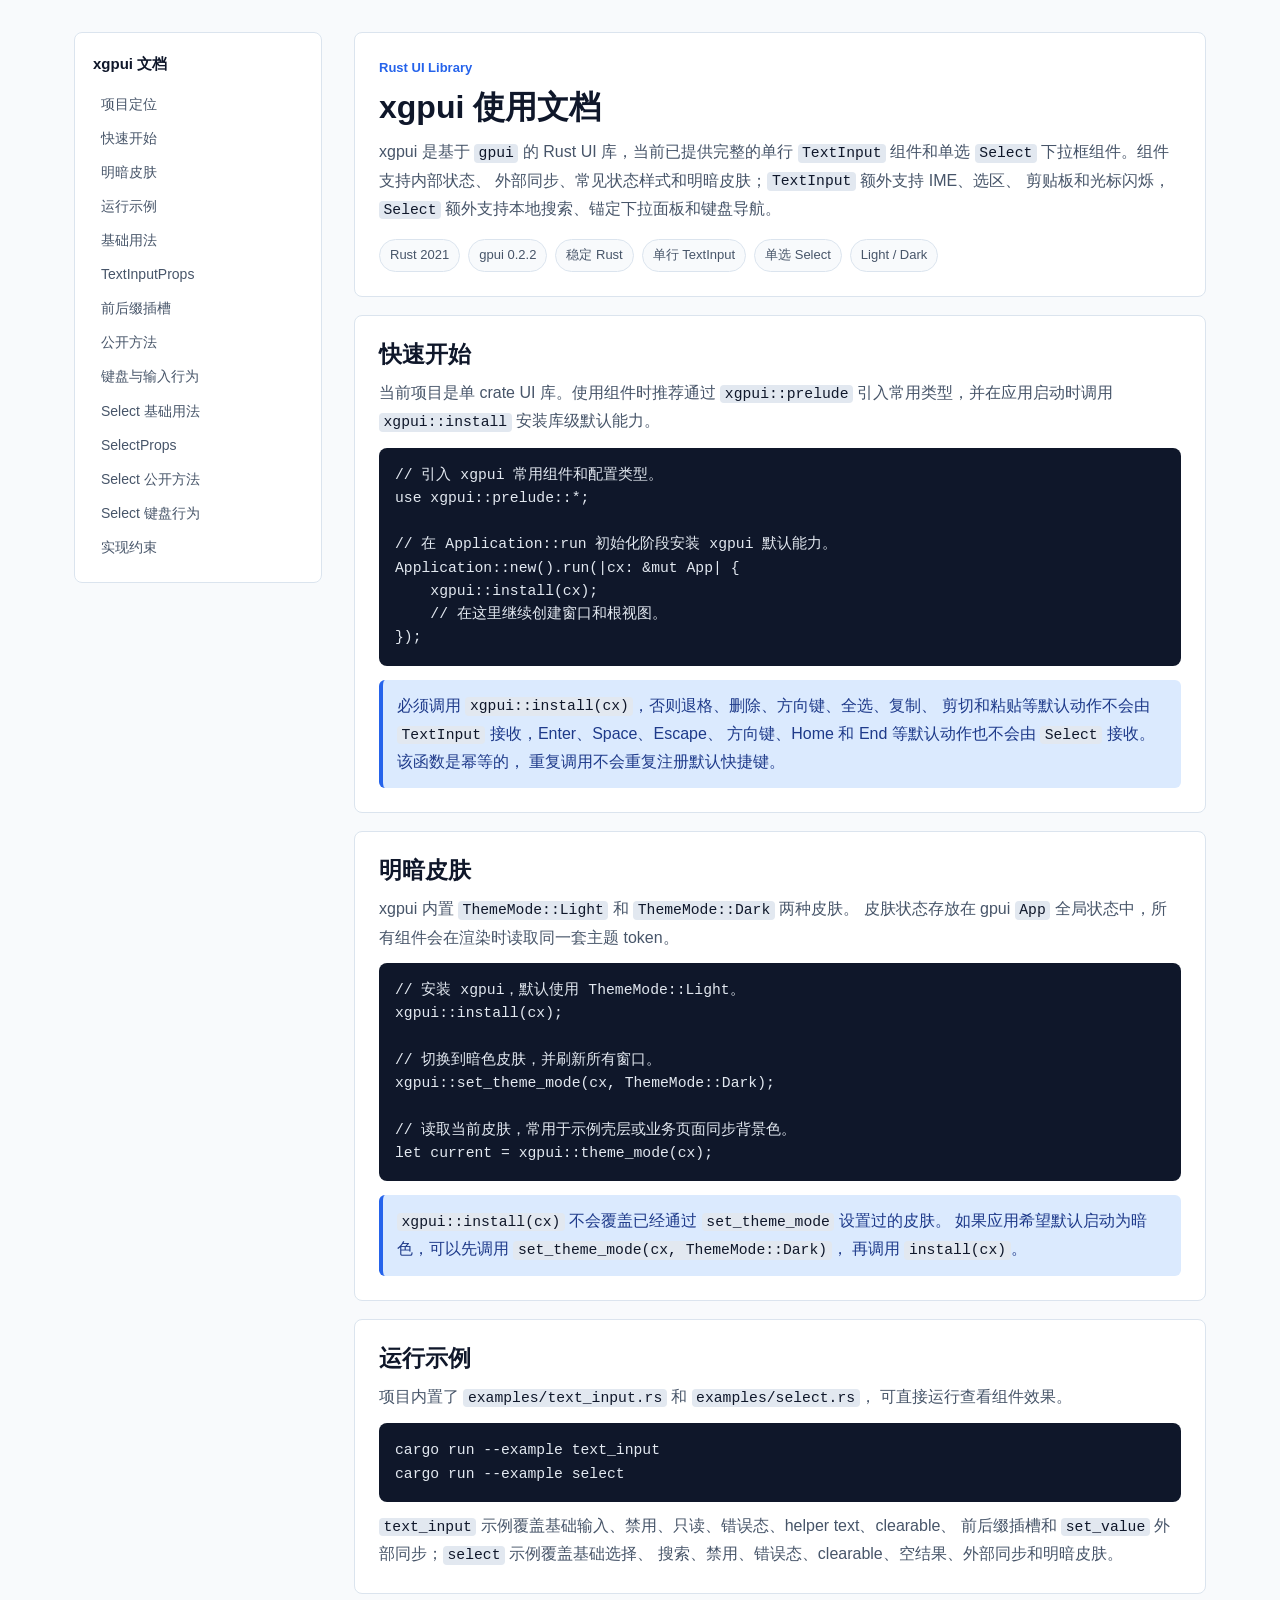
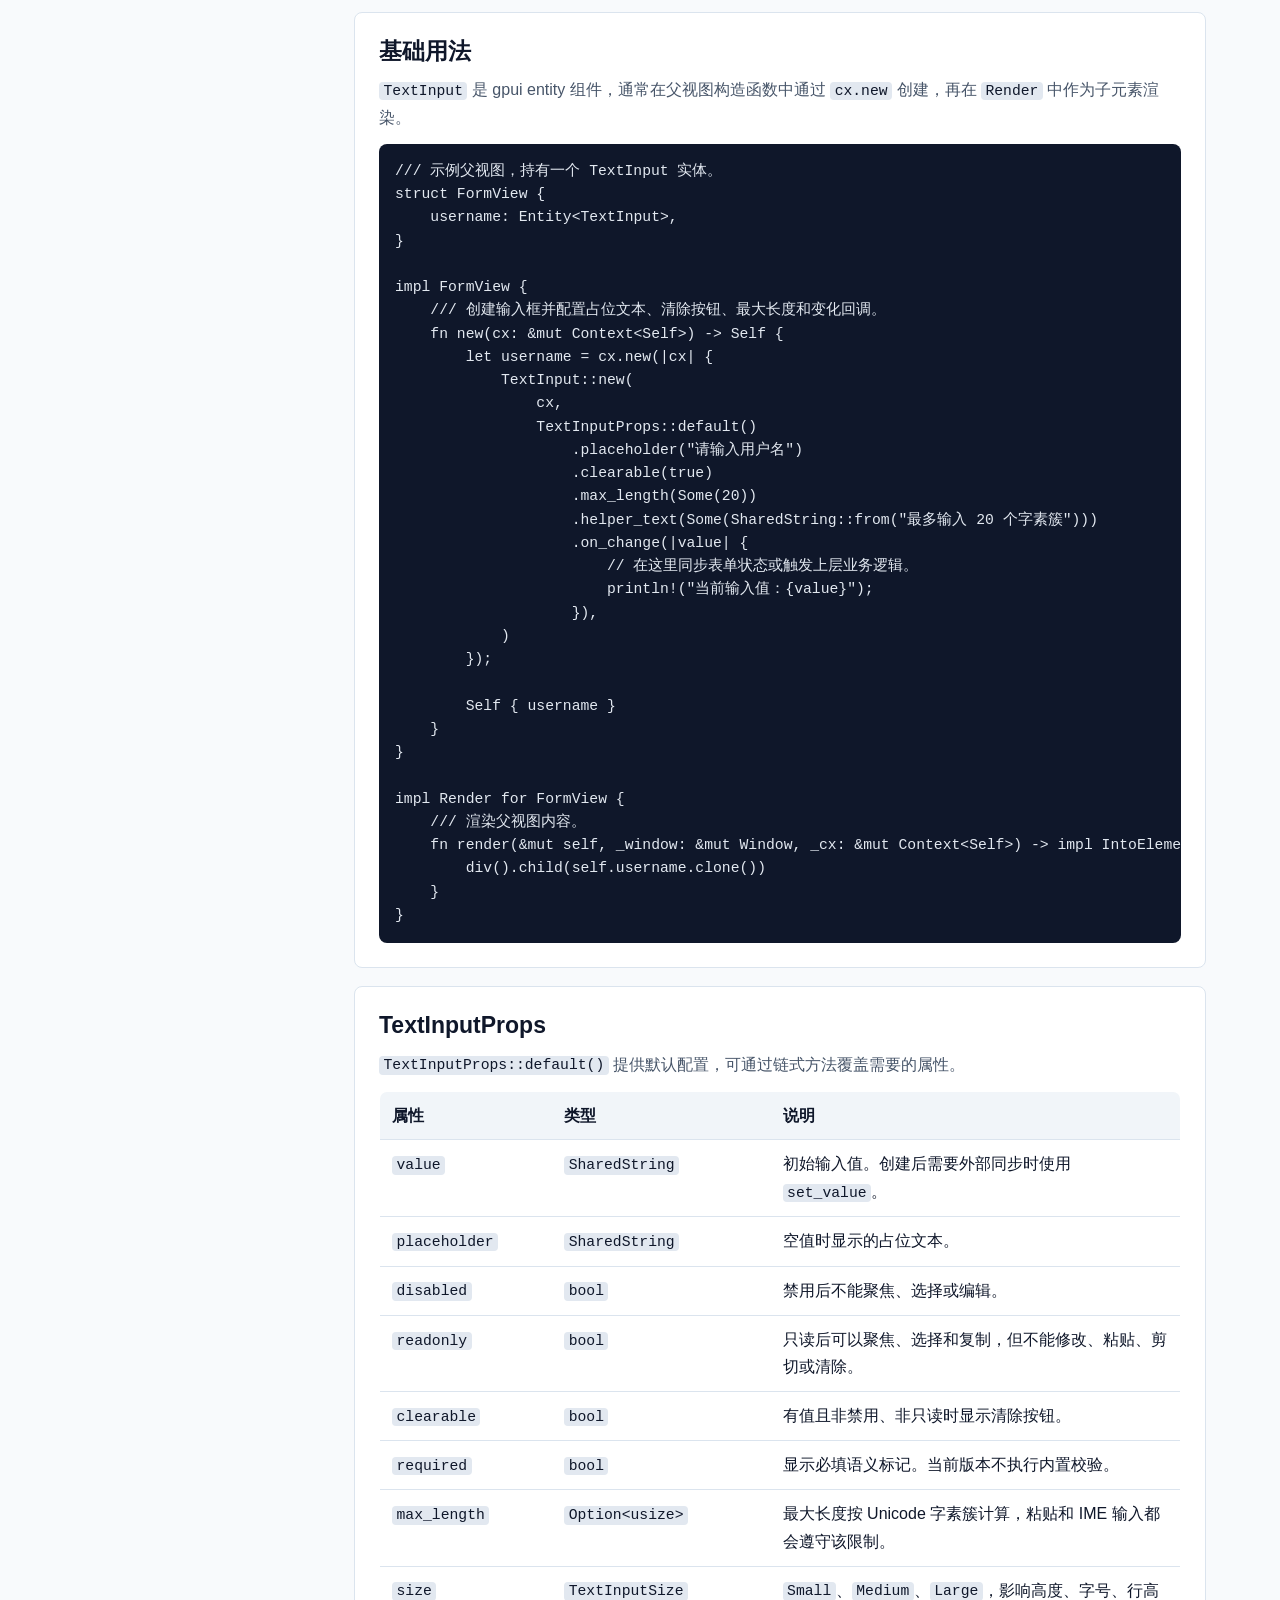
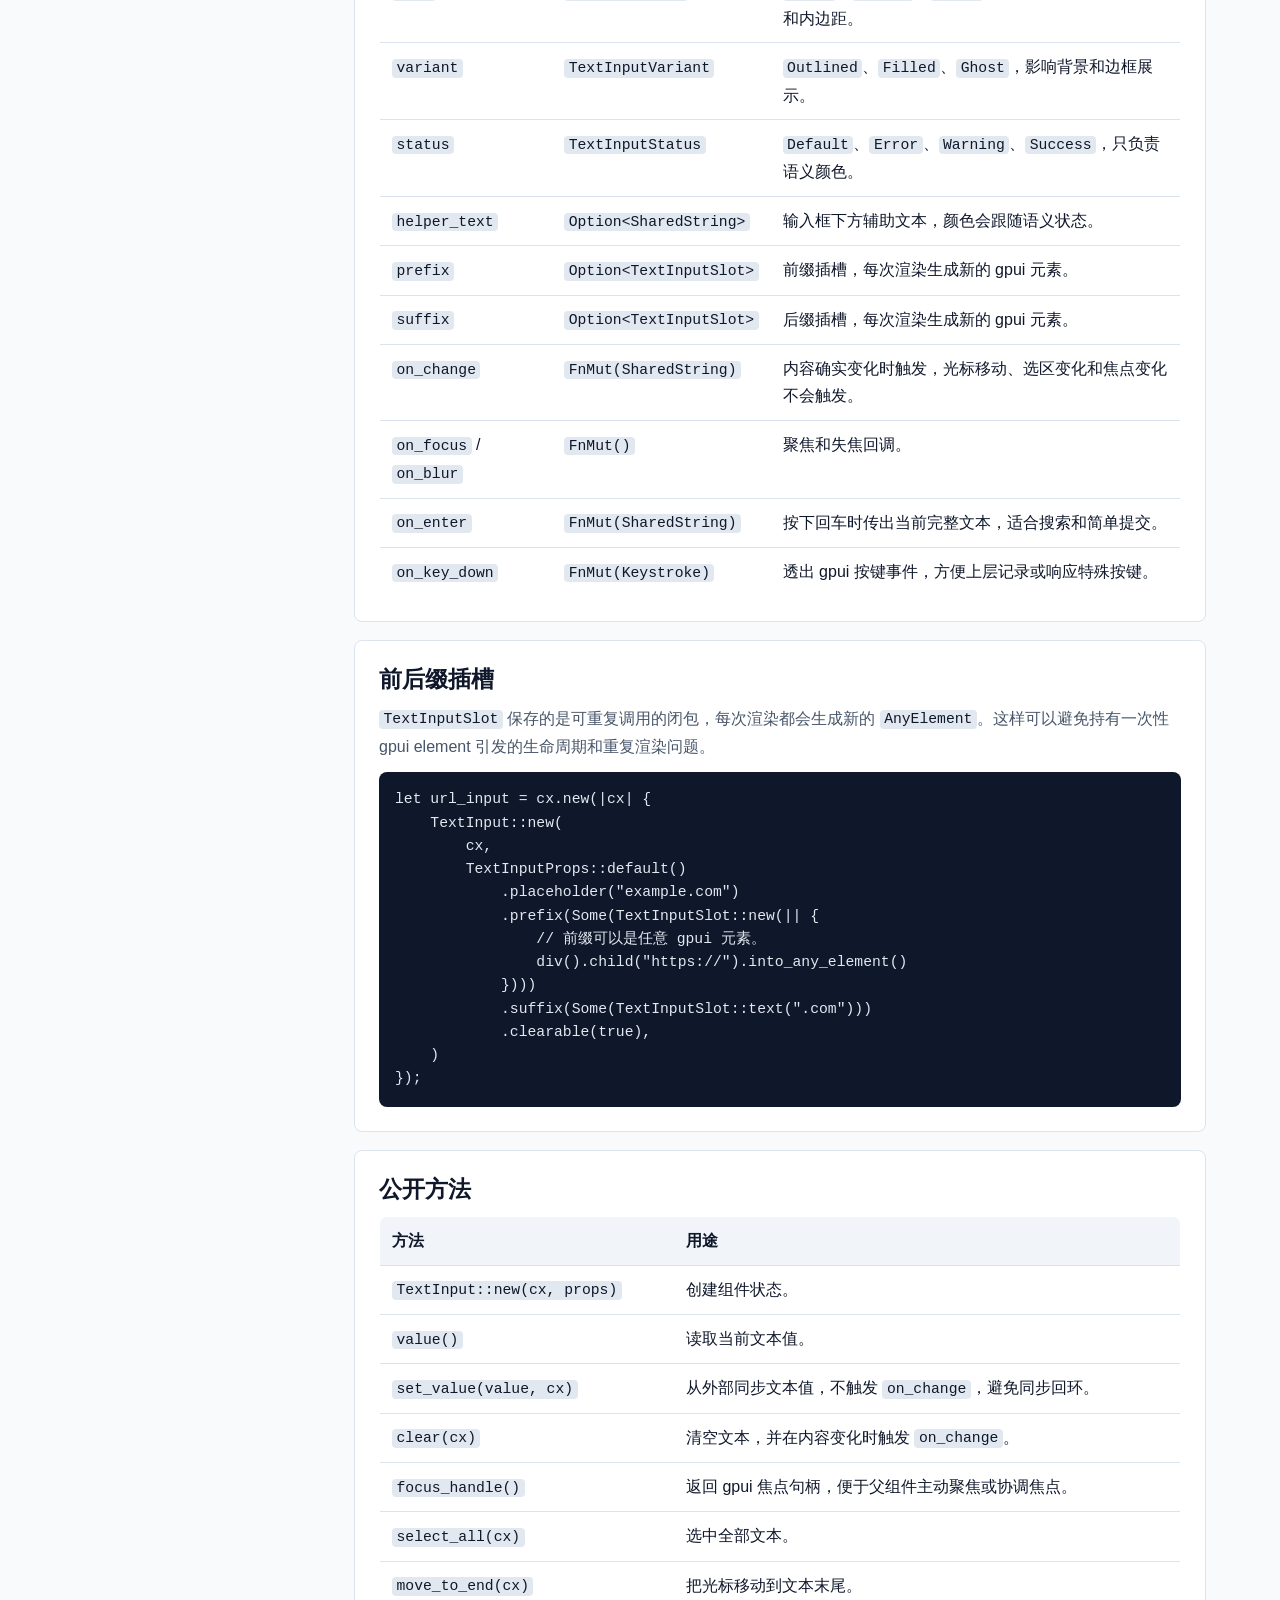
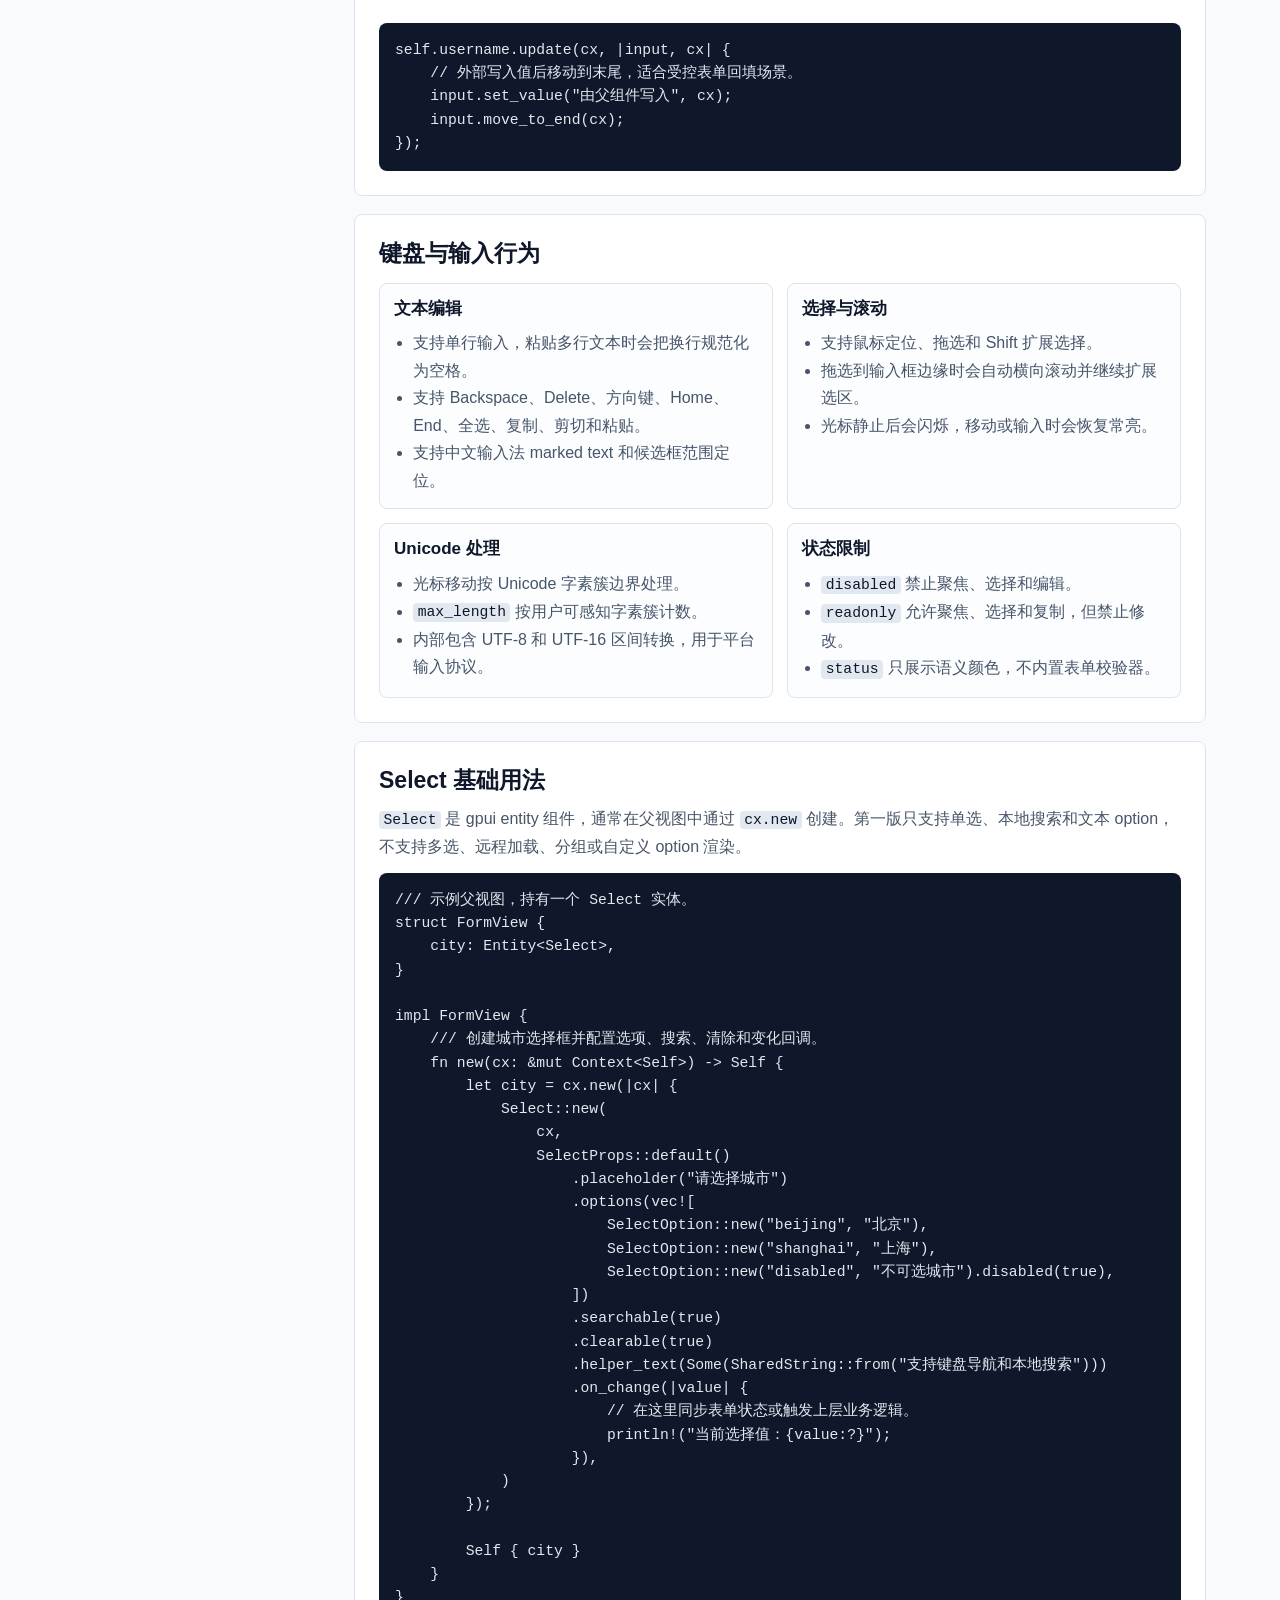
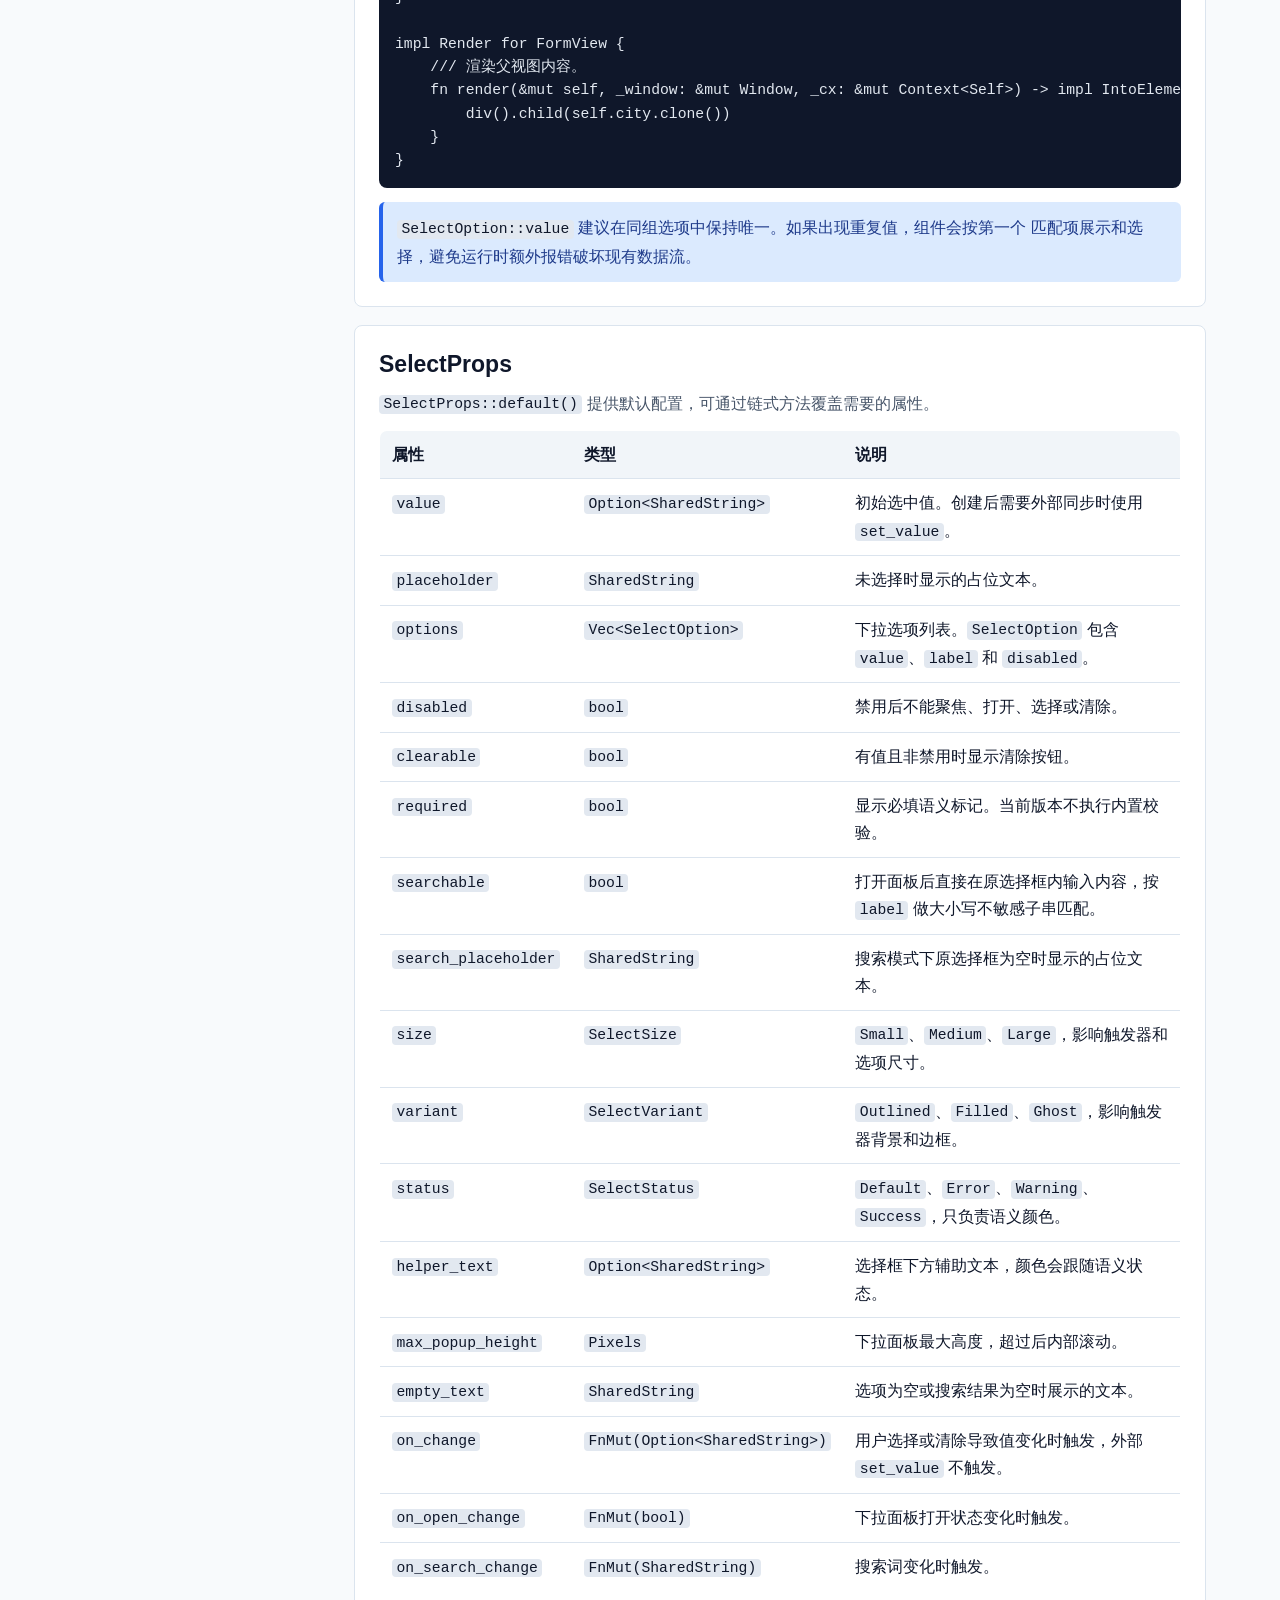
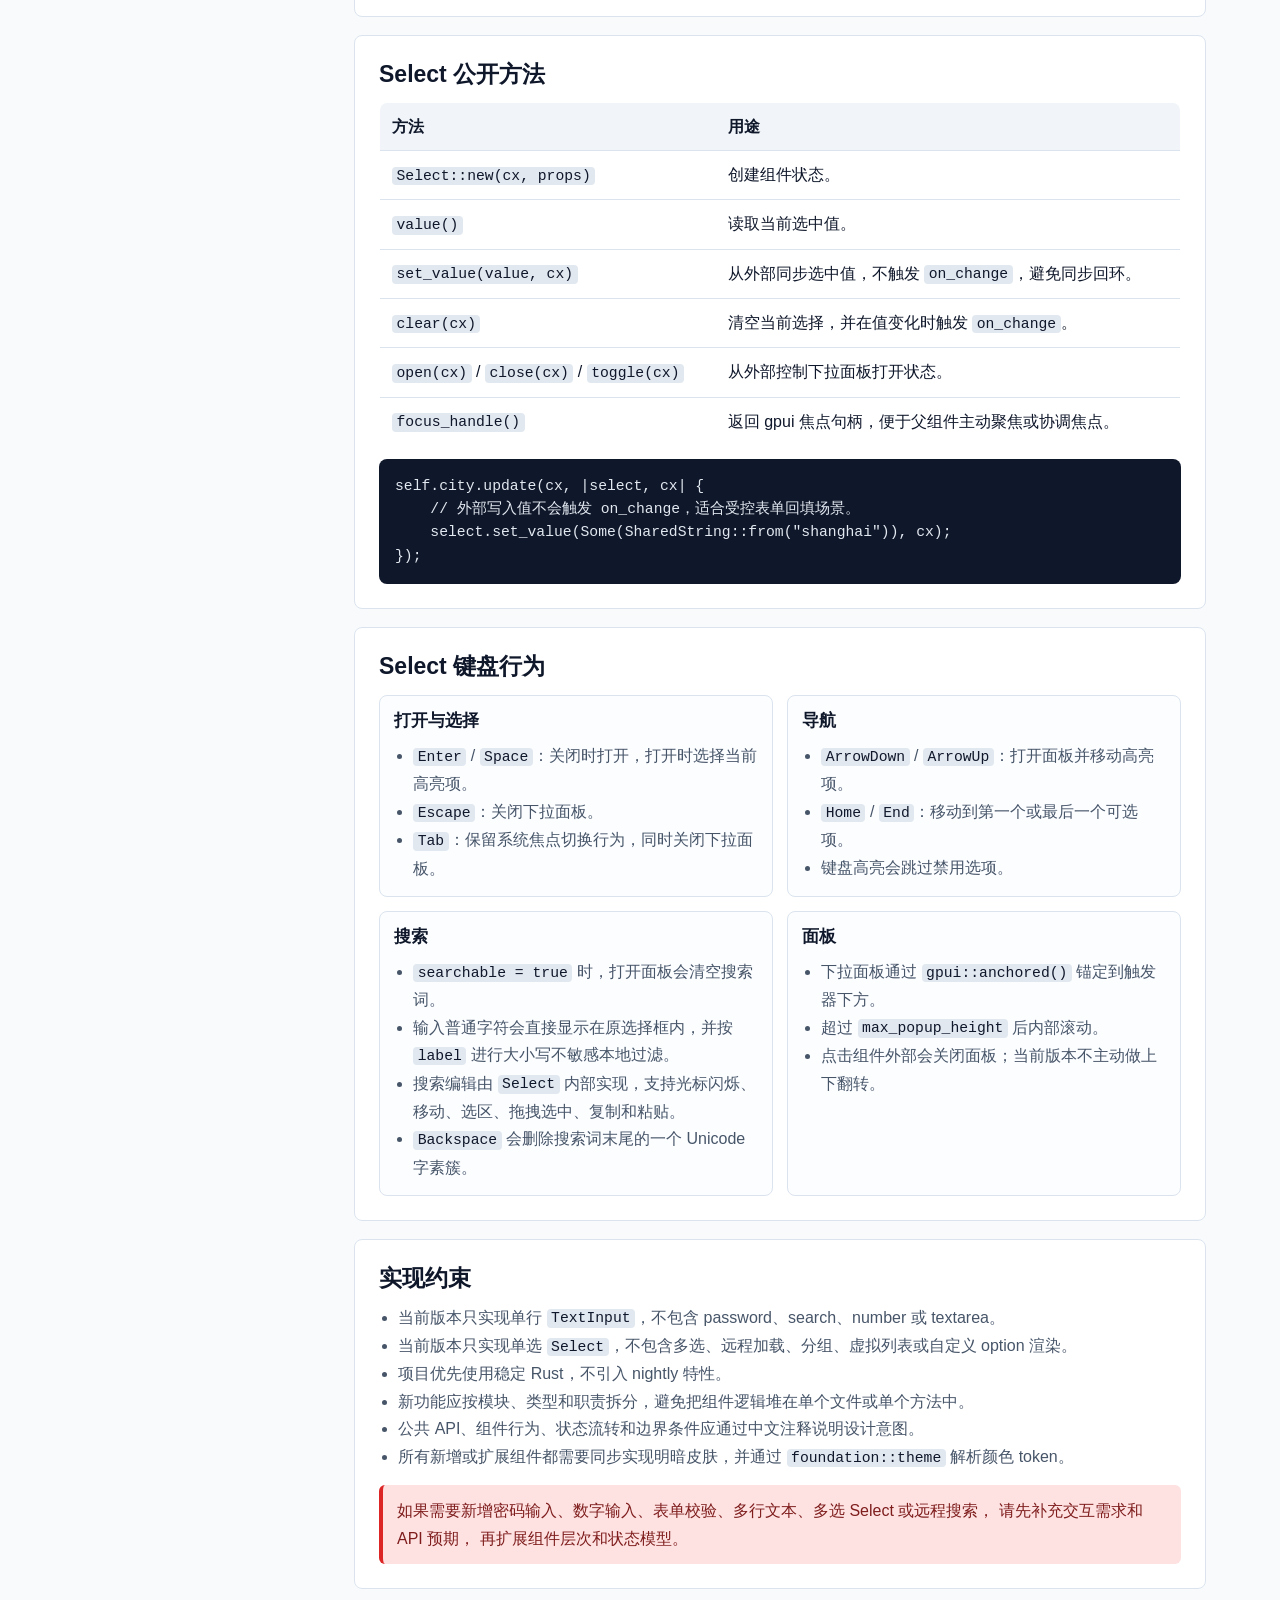
==== docs/index.html @ abee3741 "初始化 xgpui 组件库" ====
<!doctype html>
<!--
  xgpui 使用文档。
  本文件是 docs 目录下的静态 HTML 文档，描述当前 crate 已提供的 TextInput 和 Select 组件 API、行为和示例。
  文档保持零外部依赖，便于在本地直接打开并随项目一起版本化维护。
-->
<html lang="zh-CN">
  <head>
    <meta charset="utf-8" />
    <meta name="viewport" content="width=device-width, initial-scale=1" />
    <title>xgpui 使用文档</title>
    <style>
      /*
        文档页面基础视觉样式。
        这些样式只服务于本地文档阅读，不参与 xgpui 运行时代码。
      */
      :root {
        color-scheme: light;
        --bg: #f8fafc;
        --panel: #ffffff;
        --text: #0f172a;
        --muted: #475569;
        --soft: #64748b;
        --border: #dbe4ee;
        --brand: #2563eb;
        --brand-soft: #dbeafe;
        --danger: #dc2626;
        --code-bg: #0f172a;
        --code-text: #e2e8f0;
      }

      /*
        页面采用文档型窄栏布局，优先保证长代码块和 API 表格的可读性。
      */
      * {
        box-sizing: border-box;
      }

      body {
        margin: 0;
        background: var(--bg);
        color: var(--text);
        font-family:
          -apple-system, BlinkMacSystemFont, "Segoe UI", "PingFang SC",
          "Hiragino Sans GB", "Microsoft YaHei", sans-serif;
        line-height: 1.72;
      }

      a {
        color: var(--brand);
        text-decoration: none;
      }

      a:hover {
        text-decoration: underline;
      }

      code {
        border-radius: 4px;
        background: #e2e8f0;
        color: #0f172a;
        padding: 0.08rem 0.28rem;
        font-family: ui-monospace, SFMono-Regular, Menlo, Monaco, Consolas, monospace;
        font-size: 0.92em;
      }

      pre {
        margin: 0;
        overflow-x: auto;
        border-radius: 8px;
        background: var(--code-bg);
        color: var(--code-text);
        padding: 16px;
        line-height: 1.58;
      }

      pre code {
        background: transparent;
        color: inherit;
        padding: 0;
      }

      table {
        width: 100%;
        border-collapse: collapse;
        overflow: hidden;
        border: 1px solid var(--border);
        border-radius: 8px;
        background: var(--panel);
      }

      th,
      td {
        border-bottom: 1px solid var(--border);
        padding: 10px 12px;
        text-align: left;
        vertical-align: top;
      }

      th {
        background: #f1f5f9;
        font-weight: 650;
      }

      tr:last-child td {
        border-bottom: 0;
      }

      .shell {
        display: grid;
        grid-template-columns: 248px minmax(0, 1fr);
        gap: 32px;
        max-width: 1180px;
        margin: 0 auto;
        padding: 32px 24px 56px;
      }

      .sidebar {
        position: sticky;
        top: 24px;
        align-self: start;
        border: 1px solid var(--border);
        border-radius: 8px;
        background: var(--panel);
        padding: 18px;
      }

      .sidebar strong {
        display: block;
        margin-bottom: 10px;
        font-size: 15px;
      }

      .sidebar a {
        display: block;
        border-radius: 6px;
        color: var(--muted);
        padding: 5px 8px;
        font-size: 14px;
      }

      .sidebar a:hover {
        background: #f1f5f9;
        color: var(--brand);
        text-decoration: none;
      }

      .content {
        min-width: 0;
      }

      .hero,
      .section {
        border: 1px solid var(--border);
        border-radius: 8px;
        background: var(--panel);
        padding: 24px;
      }

      .section {
        margin-top: 18px;
      }

      .eyebrow {
        margin: 0 0 8px;
        color: var(--brand);
        font-size: 13px;
        font-weight: 700;
        letter-spacing: 0;
      }

      h1,
      h2,
      h3 {
        margin: 0;
        line-height: 1.28;
      }

      h1 {
        font-size: 32px;
      }

      h2 {
        font-size: 23px;
      }

      h3 {
        margin-top: 22px;
        font-size: 17px;
      }

      p {
        margin: 10px 0 0;
        color: var(--muted);
      }

      ul {
        margin: 10px 0 0;
        padding-left: 1.2rem;
        color: var(--muted);
      }

      .meta {
        display: flex;
        flex-wrap: wrap;
        gap: 8px;
        margin-top: 16px;
      }

      .pill {
        border: 1px solid var(--border);
        border-radius: 999px;
        background: #f8fafc;
        color: var(--muted);
        padding: 4px 10px;
        font-size: 13px;
      }

      .note {
        border-left: 4px solid var(--brand);
        border-radius: 6px;
        background: var(--brand-soft);
        color: #1e3a8a;
        margin-top: 14px;
        padding: 12px 14px;
      }

      .warning {
        border-left-color: var(--danger);
        background: #fee2e2;
        color: #7f1d1d;
      }

      .code-block {
        margin-top: 12px;
      }

      .api-table {
        margin-top: 12px;
      }

      .two-col {
        display: grid;
        grid-template-columns: repeat(2, minmax(0, 1fr));
        gap: 14px;
        margin-top: 14px;
      }

      .mini-card {
        border: 1px solid var(--border);
        border-radius: 8px;
        background: #fbfdff;
        padding: 14px;
      }

      .mini-card h3 {
        margin-top: 0;
      }

      @media (max-width: 900px) {
        .shell {
          grid-template-columns: 1fr;
          padding: 20px 14px 40px;
        }

        .sidebar {
          position: static;
        }

        .two-col {
          grid-template-columns: 1fr;
        }

        h1 {
          font-size: 27px;
        }
      }
    </style>
  </head>
  <body>
    <!-- 页面主体使用侧边目录和内容区两栏布局，便于快速定位组件 API。 -->
    <div class="shell">
      <nav class="sidebar" aria-label="文档目录">
        <strong>xgpui 文档</strong>
        <a href="#overview">项目定位</a>
        <a href="#quick-start">快速开始</a>
        <a href="#themes">明暗皮肤</a>
        <a href="#run-example">运行示例</a>
        <a href="#basic-usage">基础用法</a>
        <a href="#props">TextInputProps</a>
        <a href="#slots">前后缀插槽</a>
        <a href="#methods">公开方法</a>
        <a href="#keyboard">键盘与输入行为</a>
        <a href="#select-usage">Select 基础用法</a>
        <a href="#select-props">SelectProps</a>
        <a href="#select-methods">Select 公开方法</a>
        <a href="#select-keyboard">Select 键盘行为</a>
        <a href="#notes">实现约束</a>
      </nav>

      <main class="content">
        <!-- 文档首页摘要，说明当前 HTML 对应的库和组件范围。 -->
        <header class="hero" id="overview">
          <p class="eyebrow">Rust UI Library</p>
          <h1>xgpui 使用文档</h1>
          <p>
            xgpui 是基于 <code>gpui</code> 的 Rust UI 库，当前已提供完整的单行
            <code>TextInput</code> 组件和单选 <code>Select</code> 下拉框组件。组件支持内部状态、
            外部同步、常见状态样式和明暗皮肤；<code>TextInput</code> 额外支持 IME、选区、
            剪贴板和光标闪烁，<code>Select</code> 额外支持本地搜索、锚定下拉面板和键盘导航。
          </p>
          <div class="meta">
            <span class="pill">Rust 2021</span>
            <span class="pill">gpui 0.2.2</span>
            <span class="pill">稳定 Rust</span>
            <span class="pill">单行 TextInput</span>
            <span class="pill">单选 Select</span>
            <span class="pill">Light / Dark</span>
          </div>
        </header>

        <!-- 快速开始说明项目依赖和最小接入步骤。 -->
        <section class="section" id="quick-start">
          <h2>快速开始</h2>
          <p>
            当前项目是单 crate UI 库。使用组件时推荐通过
            <code>xgpui::prelude</code> 引入常用类型，并在应用启动时调用 <code>xgpui::install</code>
            安装库级默认能力。
          </p>
          <div class="code-block">
            <pre><code class="language-rust">// 引入 xgpui 常用组件和配置类型。
use xgpui::prelude::*;

// 在 Application::run 初始化阶段安装 xgpui 默认能力。
Application::new().run(|cx: &mut App| {
    xgpui::install(cx);
    // 在这里继续创建窗口和根视图。
});</code></pre>
          </div>
          <p class="note">
            必须调用 <code>xgpui::install(cx)</code>，否则退格、删除、方向键、全选、复制、
            剪切和粘贴等默认动作不会由 <code>TextInput</code> 接收，Enter、Space、Escape、
            方向键、Home 和 End 等默认动作也不会由 <code>Select</code> 接收。该函数是幂等的，
            重复调用不会重复注册默认快捷键。
          </p>
        </section>

        <!-- 明暗皮肤说明展示库级主题 API，而不是组件局部硬编码颜色。 -->
        <section class="section" id="themes">
          <h2>明暗皮肤</h2>
          <p>
            xgpui 内置 <code>ThemeMode::Light</code> 和 <code>ThemeMode::Dark</code> 两种皮肤。
            皮肤状态存放在 gpui <code>App</code> 全局状态中，所有组件会在渲染时读取同一套主题 token。
          </p>
          <div class="code-block">
            <pre><code class="language-rust">// 安装 xgpui，默认使用 ThemeMode::Light。
xgpui::install(cx);

// 切换到暗色皮肤，并刷新所有窗口。
xgpui::set_theme_mode(cx, ThemeMode::Dark);

// 读取当前皮肤，常用于示例壳层或业务页面同步背景色。
let current = xgpui::theme_mode(cx);</code></pre>
          </div>
          <p class="note">
            <code>xgpui::install(cx)</code> 不会覆盖已经通过 <code>set_theme_mode</code> 设置过的皮肤。
            如果应用希望默认启动为暗色，可以先调用 <code>set_theme_mode(cx, ThemeMode::Dark)</code>，
            再调用 <code>install(cx)</code>。
          </p>
        </section>

        <!-- 示例执行命令保持与 Cargo 示例文件一致。 -->
        <section class="section" id="run-example">
          <h2>运行示例</h2>
          <p>
            项目内置了 <code>examples/text_input.rs</code> 和 <code>examples/select.rs</code>，
            可直接运行查看组件效果。
          </p>
          <div class="code-block">
            <pre><code class="language-bash">cargo run --example text_input
cargo run --example select</code></pre>
          </div>
          <p>
            <code>text_input</code> 示例覆盖基础输入、禁用、只读、错误态、helper text、clearable、
            前后缀插槽和 <code>set_value</code> 外部同步；<code>select</code> 示例覆盖基础选择、
            搜索、禁用、错误态、clearable、空结果、外部同步和明暗皮肤。
          </p>
        </section>

        <!-- 基础示例展示最小可用的 TextInput 创建方式。 -->
        <section class="section" id="basic-usage">
          <h2>基础用法</h2>
          <p>
            <code>TextInput</code> 是 gpui entity 组件，通常在父视图构造函数中通过
            <code>cx.new</code> 创建，再在 <code>Render</code> 中作为子元素渲染。
          </p>
          <div class="code-block">
            <pre><code class="language-rust">/// 示例父视图，持有一个 TextInput 实体。
struct FormView {
    username: Entity&lt;TextInput&gt;,
}

impl FormView {
    /// 创建输入框并配置占位文本、清除按钮、最大长度和变化回调。
    fn new(cx: &mut Context&lt;Self&gt;) -> Self {
        let username = cx.new(|cx| {
            TextInput::new(
                cx,
                TextInputProps::default()
                    .placeholder("请输入用户名")
                    .clearable(true)
                    .max_length(Some(20))
                    .helper_text(Some(SharedString::from("最多输入 20 个字素簇")))
                    .on_change(|value| {
                        // 在这里同步表单状态或触发上层业务逻辑。
                        println!("当前输入值：{value}");
                    }),
            )
        });

        Self { username }
    }
}

impl Render for FormView {
    /// 渲染父视图内容。
    fn render(&mut self, _window: &mut Window, _cx: &mut Context&lt;Self&gt;) -> impl IntoElement {
        div().child(self.username.clone())
    }
}</code></pre>
          </div>
        </section>

        <!-- Props 表格逐项说明当前公开配置，不描述未实现能力。 -->
        <section class="section" id="props">
          <h2>TextInputProps</h2>
          <p>
            <code>TextInputProps::default()</code> 提供默认配置，可通过链式方法覆盖需要的属性。
          </p>
          <table class="api-table">
            <thead>
              <tr>
                <th>属性</th>
                <th>类型</th>
                <th>说明</th>
              </tr>
            </thead>
            <tbody>
              <tr>
                <td><code>value</code></td>
                <td><code>SharedString</code></td>
                <td>初始输入值。创建后需要外部同步时使用 <code>set_value</code>。</td>
              </tr>
              <tr>
                <td><code>placeholder</code></td>
                <td><code>SharedString</code></td>
                <td>空值时显示的占位文本。</td>
              </tr>
              <tr>
                <td><code>disabled</code></td>
                <td><code>bool</code></td>
                <td>禁用后不能聚焦、选择或编辑。</td>
              </tr>
              <tr>
                <td><code>readonly</code></td>
                <td><code>bool</code></td>
                <td>只读后可以聚焦、选择和复制，但不能修改、粘贴、剪切或清除。</td>
              </tr>
              <tr>
                <td><code>clearable</code></td>
                <td><code>bool</code></td>
                <td>有值且非禁用、非只读时显示清除按钮。</td>
              </tr>
              <tr>
                <td><code>required</code></td>
                <td><code>bool</code></td>
                <td>显示必填语义标记。当前版本不执行内置校验。</td>
              </tr>
              <tr>
                <td><code>max_length</code></td>
                <td><code>Option&lt;usize&gt;</code></td>
                <td>最大长度按 Unicode 字素簇计算，粘贴和 IME 输入都会遵守该限制。</td>
              </tr>
              <tr>
                <td><code>size</code></td>
                <td><code>TextInputSize</code></td>
                <td><code>Small</code>、<code>Medium</code>、<code>Large</code>，影响高度、字号、行高和内边距。</td>
              </tr>
              <tr>
                <td><code>variant</code></td>
                <td><code>TextInputVariant</code></td>
                <td><code>Outlined</code>、<code>Filled</code>、<code>Ghost</code>，影响背景和边框展示。</td>
              </tr>
              <tr>
                <td><code>status</code></td>
                <td><code>TextInputStatus</code></td>
                <td><code>Default</code>、<code>Error</code>、<code>Warning</code>、<code>Success</code>，只负责语义颜色。</td>
              </tr>
              <tr>
                <td><code>helper_text</code></td>
                <td><code>Option&lt;SharedString&gt;</code></td>
                <td>输入框下方辅助文本，颜色会跟随语义状态。</td>
              </tr>
              <tr>
                <td><code>prefix</code></td>
                <td><code>Option&lt;TextInputSlot&gt;</code></td>
                <td>前缀插槽，每次渲染生成新的 gpui 元素。</td>
              </tr>
              <tr>
                <td><code>suffix</code></td>
                <td><code>Option&lt;TextInputSlot&gt;</code></td>
                <td>后缀插槽，每次渲染生成新的 gpui 元素。</td>
              </tr>
              <tr>
                <td><code>on_change</code></td>
                <td><code>FnMut(SharedString)</code></td>
                <td>内容确实变化时触发，光标移动、选区变化和焦点变化不会触发。</td>
              </tr>
              <tr>
                <td><code>on_focus</code> / <code>on_blur</code></td>
                <td><code>FnMut()</code></td>
                <td>聚焦和失焦回调。</td>
              </tr>
              <tr>
                <td><code>on_enter</code></td>
                <td><code>FnMut(SharedString)</code></td>
                <td>按下回车时传出当前完整文本，适合搜索和简单提交。</td>
              </tr>
              <tr>
                <td><code>on_key_down</code></td>
                <td><code>FnMut(Keystroke)</code></td>
                <td>透出 gpui 按键事件，方便上层记录或响应特殊按键。</td>
              </tr>
            </tbody>
          </table>
        </section>

        <!-- 插槽章节说明为什么使用可重复闭包，以及如何构造任意元素。 -->
        <section class="section" id="slots">
          <h2>前后缀插槽</h2>
          <p>
            <code>TextInputSlot</code> 保存的是可重复调用的闭包，每次渲染都会生成新的
            <code>AnyElement</code>。这样可以避免持有一次性 gpui element 引发的生命周期和重复渲染问题。
          </p>
          <div class="code-block">
            <pre><code class="language-rust">let url_input = cx.new(|cx| {
    TextInput::new(
        cx,
        TextInputProps::default()
            .placeholder("example.com")
            .prefix(Some(TextInputSlot::new(|| {
                // 前缀可以是任意 gpui 元素。
                div().child("https://").into_any_element()
            })))
            .suffix(Some(TextInputSlot::text(".com")))
            .clearable(true),
    )
});</code></pre>
          </div>
        </section>

        <!-- 方法章节列出 Entity 更新时可调用的公开方法。 -->
        <section class="section" id="methods">
          <h2>公开方法</h2>
          <table class="api-table">
            <thead>
              <tr>
                <th>方法</th>
                <th>用途</th>
              </tr>
            </thead>
            <tbody>
              <tr>
                <td><code>TextInput::new(cx, props)</code></td>
                <td>创建组件状态。</td>
              </tr>
              <tr>
                <td><code>value()</code></td>
                <td>读取当前文本值。</td>
              </tr>
              <tr>
                <td><code>set_value(value, cx)</code></td>
                <td>从外部同步文本值，不触发 <code>on_change</code>，避免同步回环。</td>
              </tr>
              <tr>
                <td><code>clear(cx)</code></td>
                <td>清空文本，并在内容变化时触发 <code>on_change</code>。</td>
              </tr>
              <tr>
                <td><code>focus_handle()</code></td>
                <td>返回 gpui 焦点句柄，便于父组件主动聚焦或协调焦点。</td>
              </tr>
              <tr>
                <td><code>select_all(cx)</code></td>
                <td>选中全部文本。</td>
              </tr>
              <tr>
                <td><code>move_to_end(cx)</code></td>
                <td>把光标移动到文本末尾。</td>
              </tr>
            </tbody>
          </table>
          <div class="code-block">
            <pre><code class="language-rust">self.username.update(cx, |input, cx| {
    // 外部写入值后移动到末尾，适合受控表单回填场景。
    input.set_value("由父组件写入", cx);
    input.move_to_end(cx);
});</code></pre>
          </div>
        </section>

        <!-- 行为说明便于使用者理解 TextInput 与浏览器 input 的差异和边界。 -->
        <section class="section" id="keyboard">
          <h2>键盘与输入行为</h2>
          <div class="two-col">
            <div class="mini-card">
              <h3>文本编辑</h3>
              <ul>
                <li>支持单行输入，粘贴多行文本时会把换行规范化为空格。</li>
                <li>支持 Backspace、Delete、方向键、Home、End、全选、复制、剪切和粘贴。</li>
                <li>支持中文输入法 marked text 和候选框范围定位。</li>
              </ul>
            </div>
            <div class="mini-card">
              <h3>选择与滚动</h3>
              <ul>
                <li>支持鼠标定位、拖选和 Shift 扩展选择。</li>
                <li>拖选到输入框边缘时会自动横向滚动并继续扩展选区。</li>
                <li>光标静止后会闪烁，移动或输入时会恢复常亮。</li>
              </ul>
            </div>
            <div class="mini-card">
              <h3>Unicode 处理</h3>
              <ul>
                <li>光标移动按 Unicode 字素簇边界处理。</li>
                <li><code>max_length</code> 按用户可感知字素簇计数。</li>
                <li>内部包含 UTF-8 和 UTF-16 区间转换，用于平台输入协议。</li>
              </ul>
            </div>
            <div class="mini-card">
              <h3>状态限制</h3>
              <ul>
                <li><code>disabled</code> 禁止聚焦、选择和编辑。</li>
                <li><code>readonly</code> 允许聚焦、选择和复制，但禁止修改。</li>
                <li><code>status</code> 只展示语义颜色，不内置表单校验器。</li>
              </ul>
            </div>
          </div>
        </section>

        <!-- Select 基础示例展示单选组件的创建、选项和变化回调。 -->
        <section class="section" id="select-usage">
          <h2>Select 基础用法</h2>
          <p>
            <code>Select</code> 是 gpui entity 组件，通常在父视图中通过 <code>cx.new</code>
            创建。第一版只支持单选、本地搜索和文本 option，不支持多选、远程加载、分组或自定义
            option 渲染。
          </p>
          <div class="code-block">
            <pre><code class="language-rust">/// 示例父视图，持有一个 Select 实体。
struct FormView {
    city: Entity&lt;Select&gt;,
}

impl FormView {
    /// 创建城市选择框并配置选项、搜索、清除和变化回调。
    fn new(cx: &mut Context&lt;Self&gt;) -> Self {
        let city = cx.new(|cx| {
            Select::new(
                cx,
                SelectProps::default()
                    .placeholder("请选择城市")
                    .options(vec![
                        SelectOption::new("beijing", "北京"),
                        SelectOption::new("shanghai", "上海"),
                        SelectOption::new("disabled", "不可选城市").disabled(true),
                    ])
                    .searchable(true)
                    .clearable(true)
                    .helper_text(Some(SharedString::from("支持键盘导航和本地搜索")))
                    .on_change(|value| {
                        // 在这里同步表单状态或触发上层业务逻辑。
                        println!("当前选择值：{value:?}");
                    }),
            )
        });

        Self { city }
    }
}

impl Render for FormView {
    /// 渲染父视图内容。
    fn render(&mut self, _window: &mut Window, _cx: &mut Context&lt;Self&gt;) -> impl IntoElement {
        div().child(self.city.clone())
    }
}</code></pre>
          </div>
          <p class="note">
            <code>SelectOption::value</code> 建议在同组选项中保持唯一。如果出现重复值，组件会按第一个
            匹配项展示和选择，避免运行时额外报错破坏现有数据流。
          </p>
        </section>

        <!-- Select Props 表格逐项说明当前公开配置。 -->
        <section class="section" id="select-props">
          <h2>SelectProps</h2>
          <p>
            <code>SelectProps::default()</code> 提供默认配置，可通过链式方法覆盖需要的属性。
          </p>
          <table class="api-table">
            <thead>
              <tr>
                <th>属性</th>
                <th>类型</th>
                <th>说明</th>
              </tr>
            </thead>
            <tbody>
              <tr>
                <td><code>value</code></td>
                <td><code>Option&lt;SharedString&gt;</code></td>
                <td>初始选中值。创建后需要外部同步时使用 <code>set_value</code>。</td>
              </tr>
              <tr>
                <td><code>placeholder</code></td>
                <td><code>SharedString</code></td>
                <td>未选择时显示的占位文本。</td>
              </tr>
              <tr>
                <td><code>options</code></td>
                <td><code>Vec&lt;SelectOption&gt;</code></td>
                <td>下拉选项列表。<code>SelectOption</code> 包含 <code>value</code>、<code>label</code> 和 <code>disabled</code>。</td>
              </tr>
              <tr>
                <td><code>disabled</code></td>
                <td><code>bool</code></td>
                <td>禁用后不能聚焦、打开、选择或清除。</td>
              </tr>
              <tr>
                <td><code>clearable</code></td>
                <td><code>bool</code></td>
                <td>有值且非禁用时显示清除按钮。</td>
              </tr>
              <tr>
                <td><code>required</code></td>
                <td><code>bool</code></td>
                <td>显示必填语义标记。当前版本不执行内置校验。</td>
              </tr>
              <tr>
                <td><code>searchable</code></td>
                <td><code>bool</code></td>
                <td>打开面板后直接在原选择框内输入内容，按 <code>label</code> 做大小写不敏感子串匹配。</td>
              </tr>
              <tr>
                <td><code>search_placeholder</code></td>
                <td><code>SharedString</code></td>
                <td>搜索模式下原选择框为空时显示的占位文本。</td>
              </tr>
              <tr>
                <td><code>size</code></td>
                <td><code>SelectSize</code></td>
                <td><code>Small</code>、<code>Medium</code>、<code>Large</code>，影响触发器和选项尺寸。</td>
              </tr>
              <tr>
                <td><code>variant</code></td>
                <td><code>SelectVariant</code></td>
                <td><code>Outlined</code>、<code>Filled</code>、<code>Ghost</code>，影响触发器背景和边框。</td>
              </tr>
              <tr>
                <td><code>status</code></td>
                <td><code>SelectStatus</code></td>
                <td><code>Default</code>、<code>Error</code>、<code>Warning</code>、<code>Success</code>，只负责语义颜色。</td>
              </tr>
              <tr>
                <td><code>helper_text</code></td>
                <td><code>Option&lt;SharedString&gt;</code></td>
                <td>选择框下方辅助文本，颜色会跟随语义状态。</td>
              </tr>
              <tr>
                <td><code>max_popup_height</code></td>
                <td><code>Pixels</code></td>
                <td>下拉面板最大高度，超过后内部滚动。</td>
              </tr>
              <tr>
                <td><code>empty_text</code></td>
                <td><code>SharedString</code></td>
                <td>选项为空或搜索结果为空时展示的文本。</td>
              </tr>
              <tr>
                <td><code>on_change</code></td>
                <td><code>FnMut(Option&lt;SharedString&gt;)</code></td>
                <td>用户选择或清除导致值变化时触发，外部 <code>set_value</code> 不触发。</td>
              </tr>
              <tr>
                <td><code>on_open_change</code></td>
                <td><code>FnMut(bool)</code></td>
                <td>下拉面板打开状态变化时触发。</td>
              </tr>
              <tr>
                <td><code>on_search_change</code></td>
                <td><code>FnMut(SharedString)</code></td>
                <td>搜索词变化时触发。</td>
              </tr>
            </tbody>
          </table>
        </section>

        <!-- Select 方法章节列出 Entity 更新时可调用的公开方法。 -->
        <section class="section" id="select-methods">
          <h2>Select 公开方法</h2>
          <table class="api-table">
            <thead>
              <tr>
                <th>方法</th>
                <th>用途</th>
              </tr>
            </thead>
            <tbody>
              <tr>
                <td><code>Select::new(cx, props)</code></td>
                <td>创建组件状态。</td>
              </tr>
              <tr>
                <td><code>value()</code></td>
                <td>读取当前选中值。</td>
              </tr>
              <tr>
                <td><code>set_value(value, cx)</code></td>
                <td>从外部同步选中值，不触发 <code>on_change</code>，避免同步回环。</td>
              </tr>
              <tr>
                <td><code>clear(cx)</code></td>
                <td>清空当前选择，并在值变化时触发 <code>on_change</code>。</td>
              </tr>
              <tr>
                <td><code>open(cx)</code> / <code>close(cx)</code> / <code>toggle(cx)</code></td>
                <td>从外部控制下拉面板打开状态。</td>
              </tr>
              <tr>
                <td><code>focus_handle()</code></td>
                <td>返回 gpui 焦点句柄，便于父组件主动聚焦或协调焦点。</td>
              </tr>
            </tbody>
          </table>
          <div class="code-block">
            <pre><code class="language-rust">self.city.update(cx, |select, cx| {
    // 外部写入值不会触发 on_change，适合受控表单回填场景。
    select.set_value(Some(SharedString::from("shanghai")), cx);
});</code></pre>
          </div>
        </section>

        <!-- Select 键盘行为说明保持与默认 key binding 实现一致。 -->
        <section class="section" id="select-keyboard">
          <h2>Select 键盘行为</h2>
          <div class="two-col">
            <div class="mini-card">
              <h3>打开与选择</h3>
              <ul>
                <li><code>Enter</code> / <code>Space</code>：关闭时打开，打开时选择当前高亮项。</li>
                <li><code>Escape</code>：关闭下拉面板。</li>
                <li><code>Tab</code>：保留系统焦点切换行为，同时关闭下拉面板。</li>
              </ul>
            </div>
            <div class="mini-card">
              <h3>导航</h3>
              <ul>
                <li><code>ArrowDown</code> / <code>ArrowUp</code>：打开面板并移动高亮项。</li>
                <li><code>Home</code> / <code>End</code>：移动到第一个或最后一个可选项。</li>
                <li>键盘高亮会跳过禁用选项。</li>
              </ul>
            </div>
            <div class="mini-card">
              <h3>搜索</h3>
              <ul>
                <li><code>searchable = true</code> 时，打开面板会清空搜索词。</li>
                <li>输入普通字符会直接显示在原选择框内，并按 <code>label</code> 进行大小写不敏感本地过滤。</li>
                <li>搜索编辑由 <code>Select</code> 内部实现，支持光标闪烁、移动、选区、拖拽选中、复制和粘贴。</li>
                <li><code>Backspace</code> 会删除搜索词末尾的一个 Unicode 字素簇。</li>
              </ul>
            </div>
            <div class="mini-card">
              <h3>面板</h3>
              <ul>
                <li>下拉面板通过 <code>gpui::anchored()</code> 锚定到触发器下方。</li>
                <li>超过 <code>max_popup_height</code> 后内部滚动。</li>
                <li>点击组件外部会关闭面板；当前版本不主动做上下翻转。</li>
              </ul>
            </div>
          </div>
        </section>

        <!-- 约束说明来自项目 AGENTS.md 和当前实现范围。 -->
        <section class="section" id="notes">
          <h2>实现约束</h2>
          <ul>
            <li>当前版本只实现单行 <code>TextInput</code>，不包含 password、search、number 或 textarea。</li>
            <li>当前版本只实现单选 <code>Select</code>，不包含多选、远程加载、分组、虚拟列表或自定义 option 渲染。</li>
            <li>项目优先使用稳定 Rust，不引入 nightly 特性。</li>
            <li>新功能应按模块、类型和职责拆分，避免把组件逻辑堆在单个文件或单个方法中。</li>
            <li>公共 API、组件行为、状态流转和边界条件应通过中文注释说明设计意图。</li>
            <li>所有新增或扩展组件都需要同步实现明暗皮肤，并通过 <code>foundation::theme</code> 解析颜色 token。</li>
          </ul>
          <p class="note warning">
            如果需要新增密码输入、数字输入、表单校验、多行文本、多选 Select 或远程搜索，
            请先补充交互需求和 API 预期，
            再扩展组件层次和状态模型。
          </p>
        </section>
      </main>
    </div>
  </body>
</html>
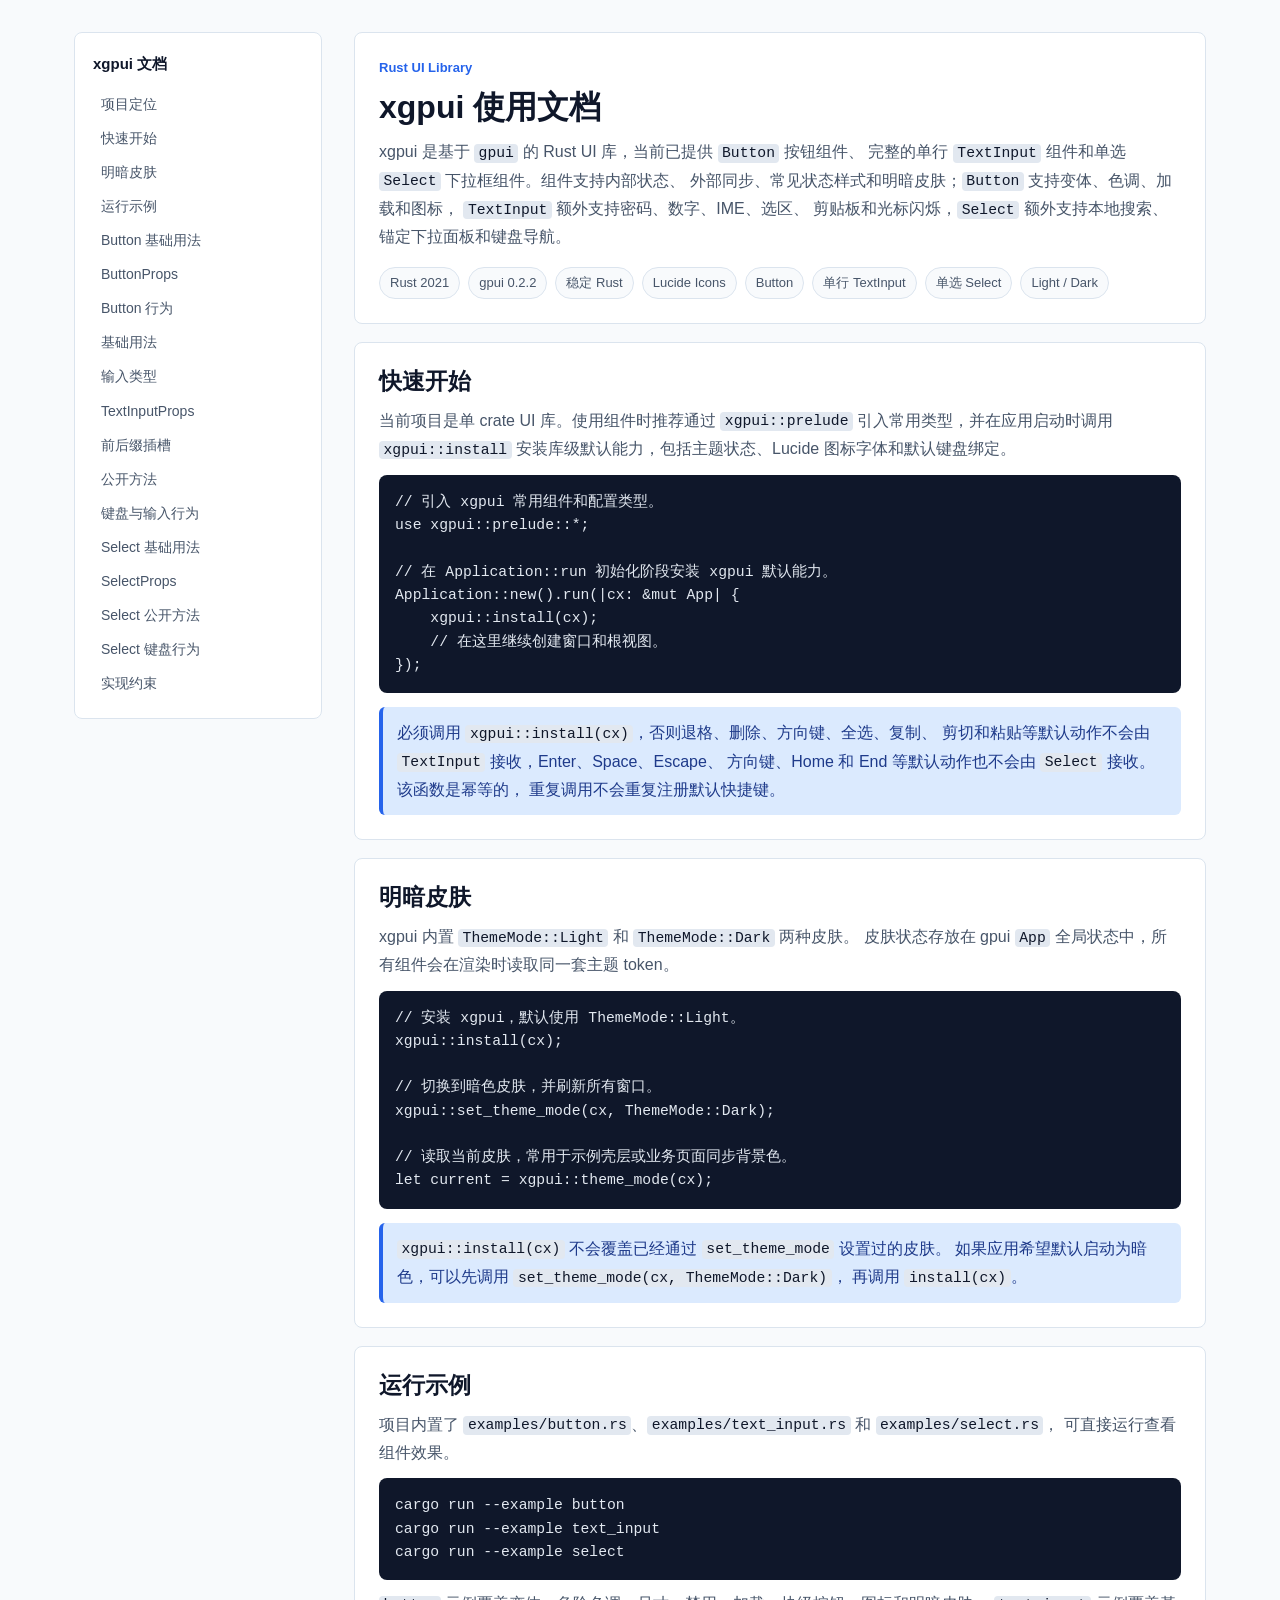
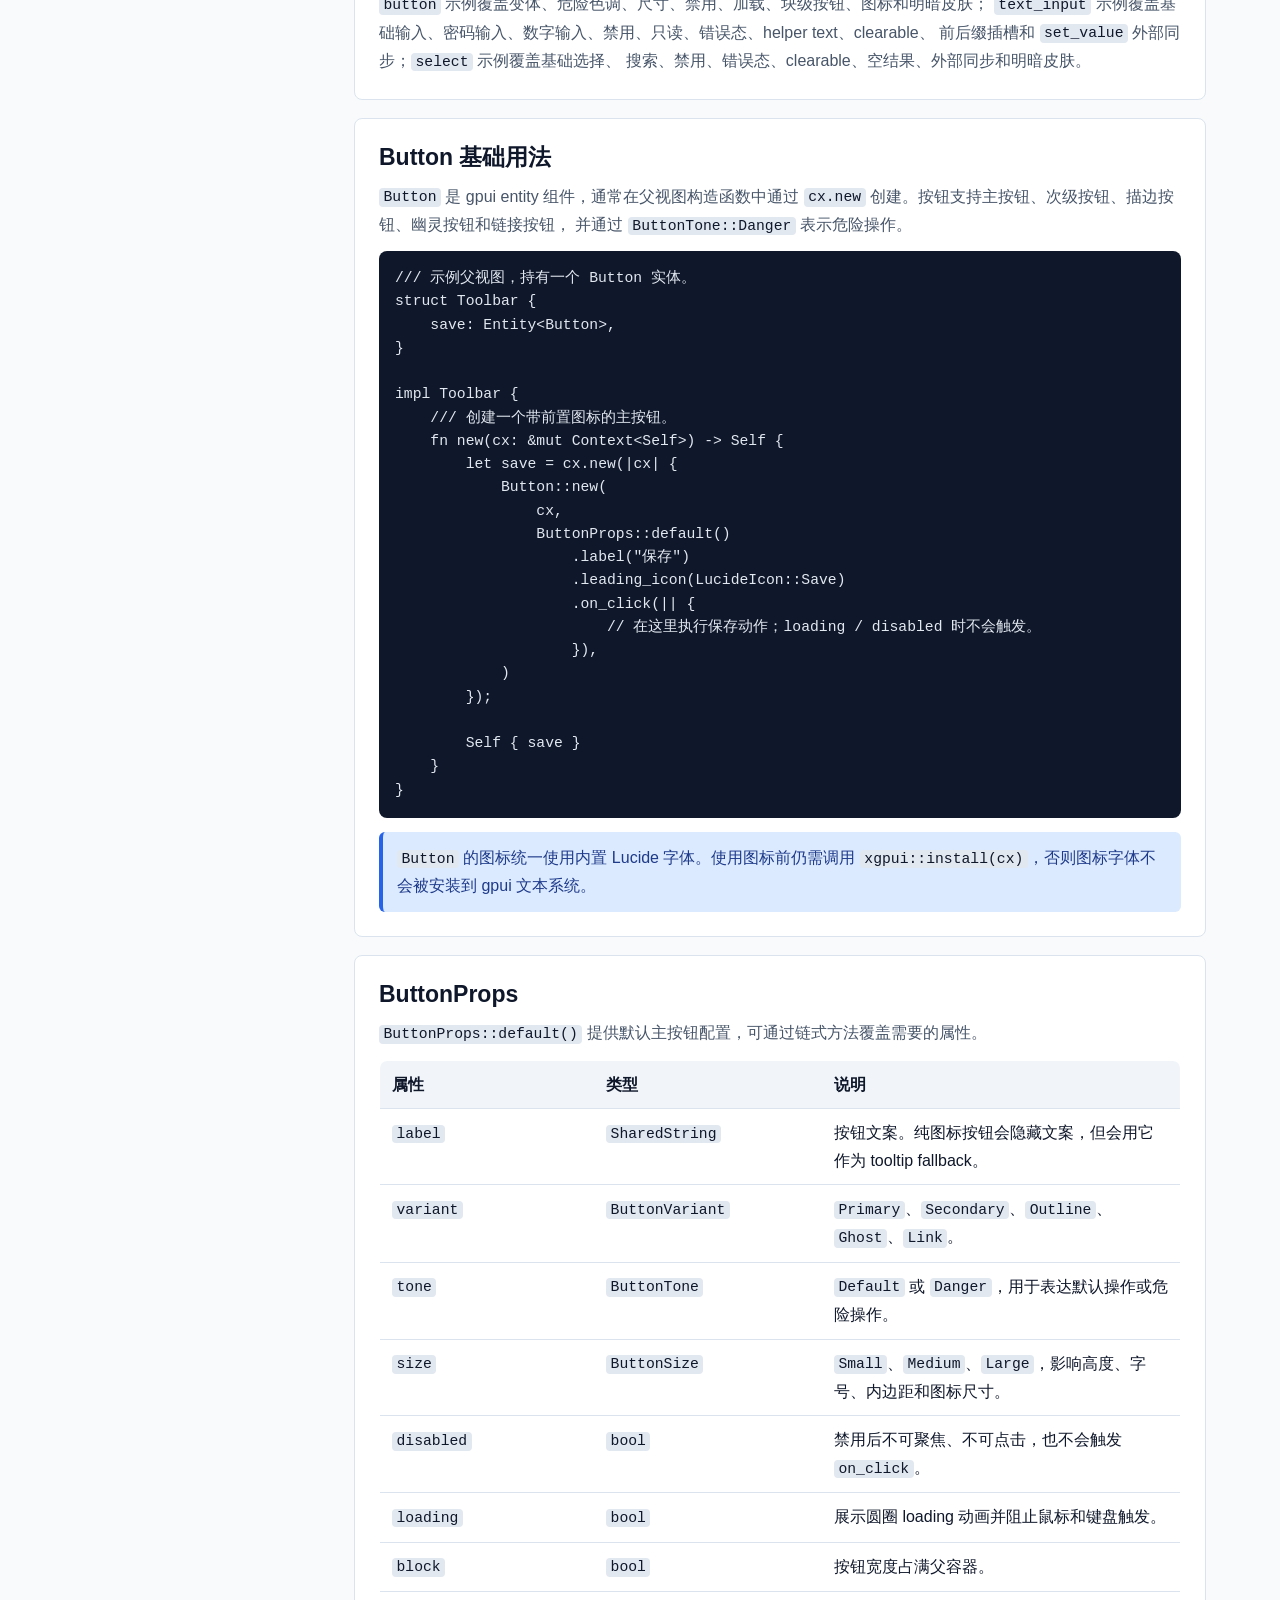
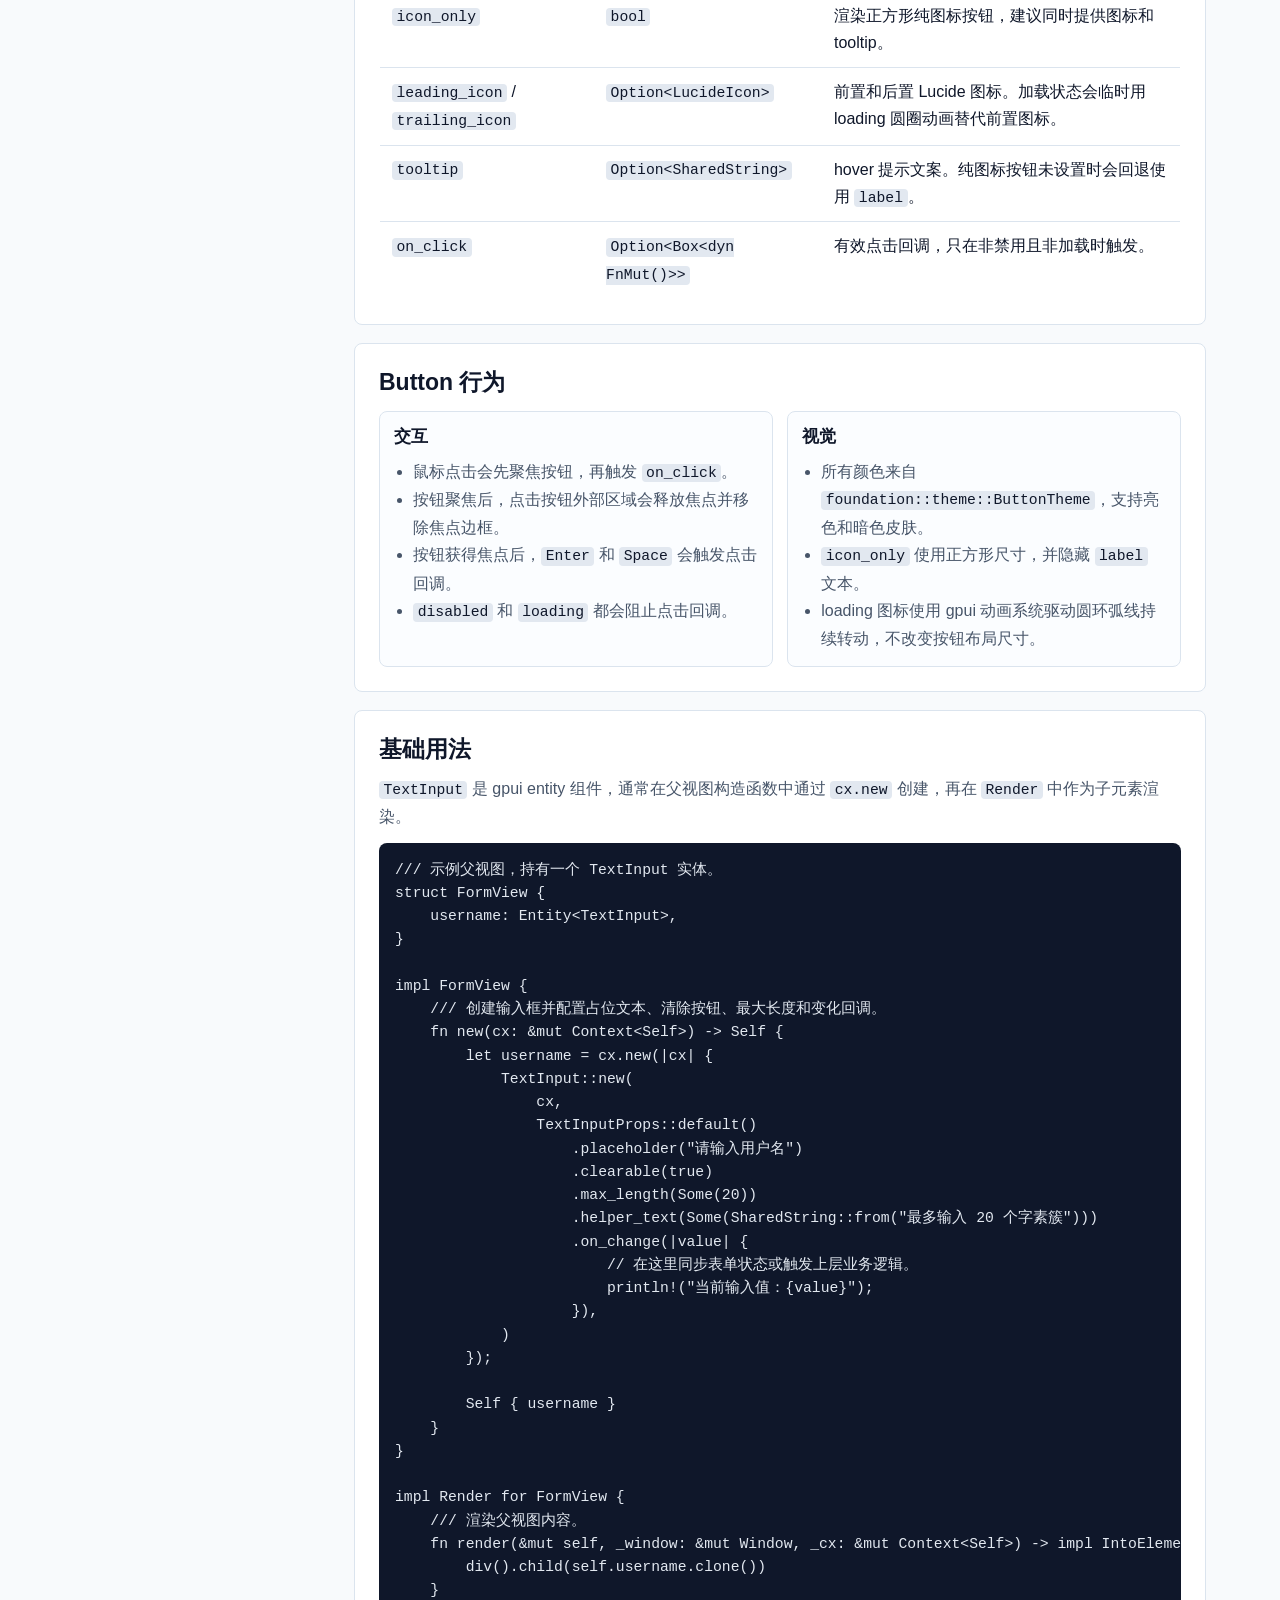
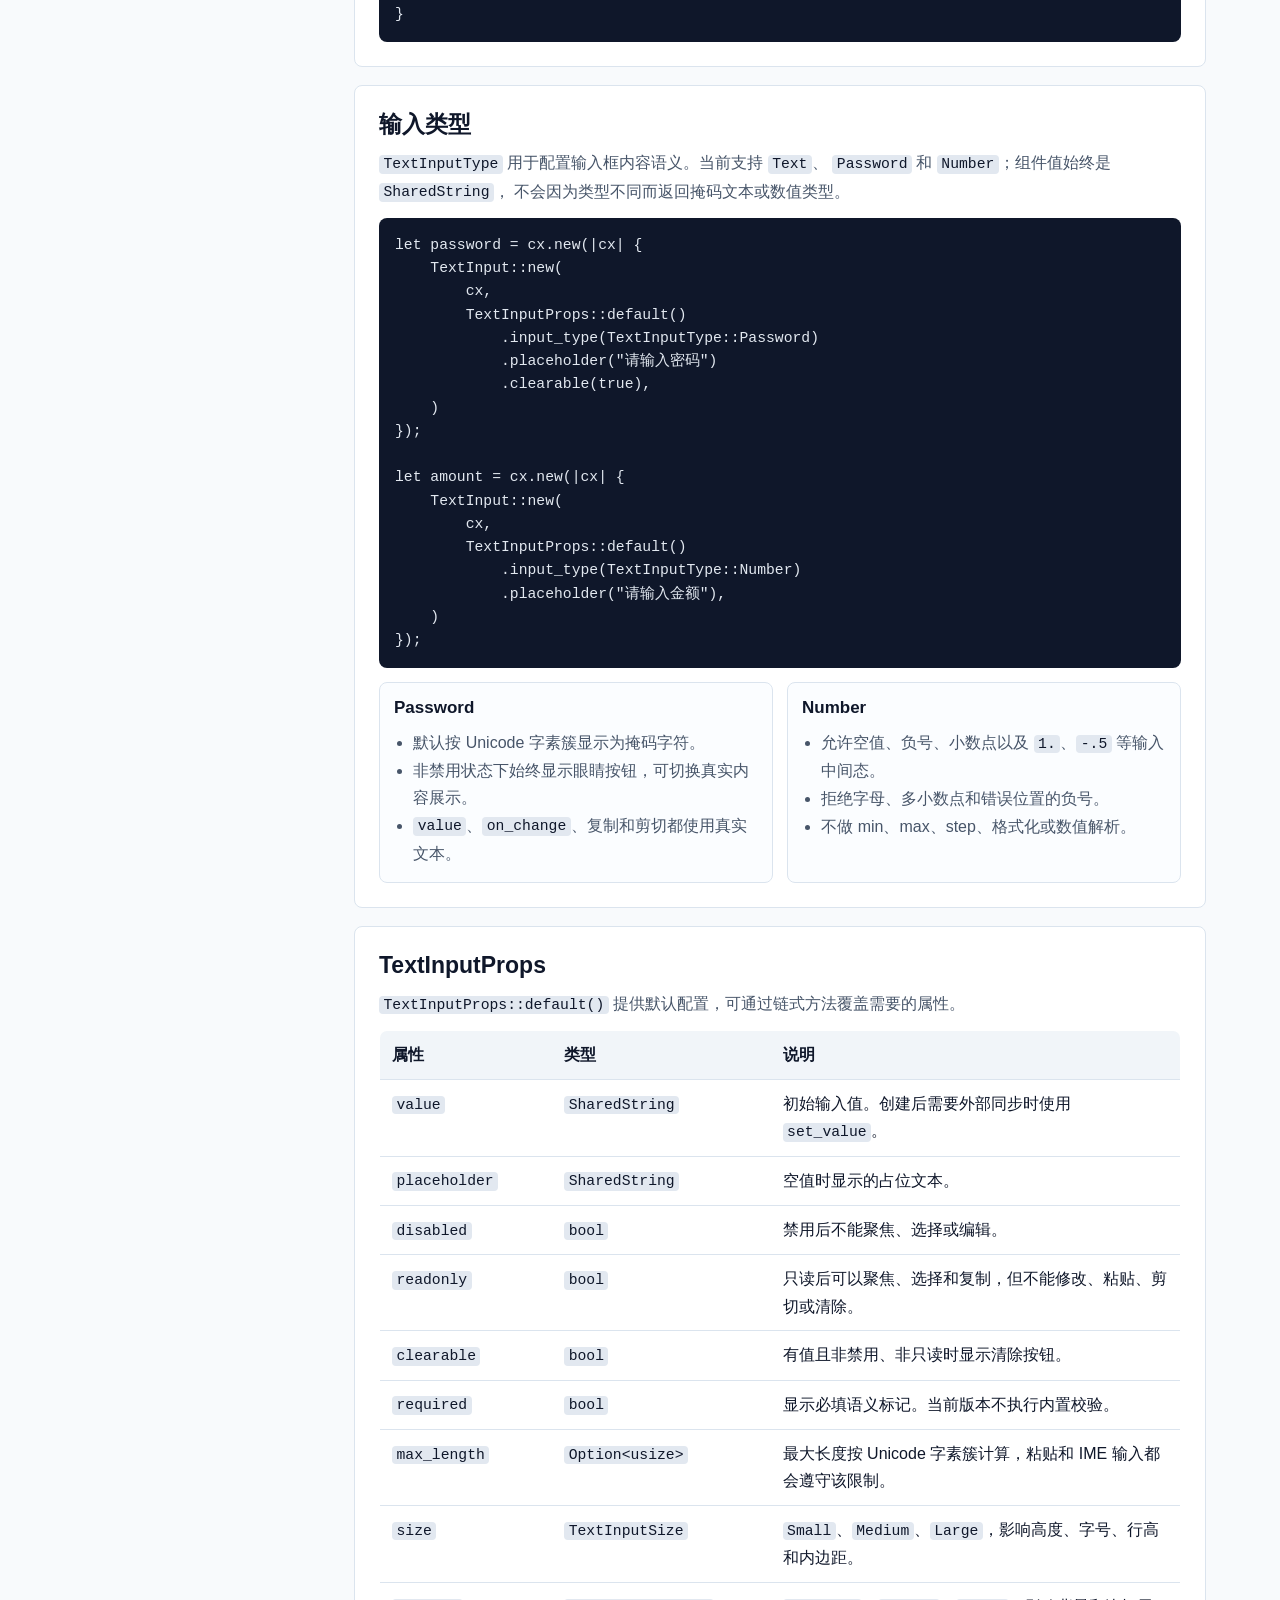
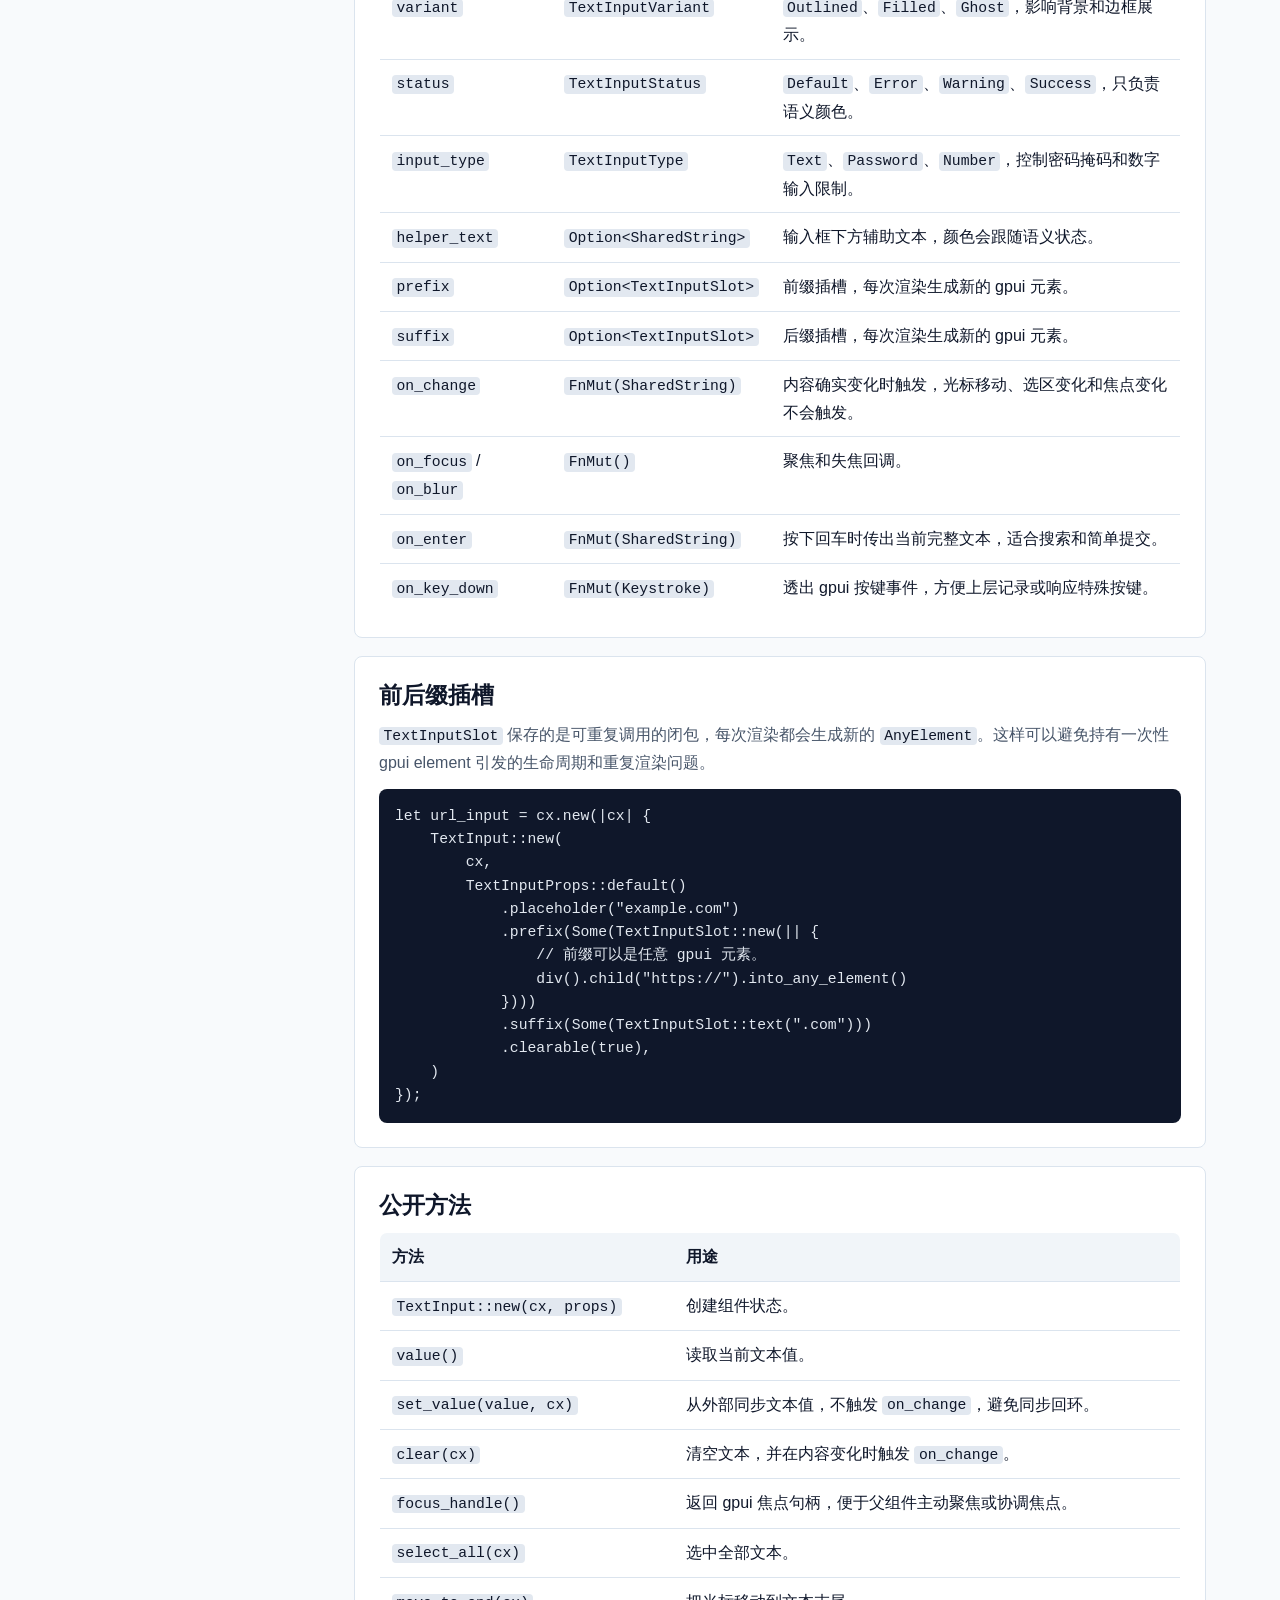
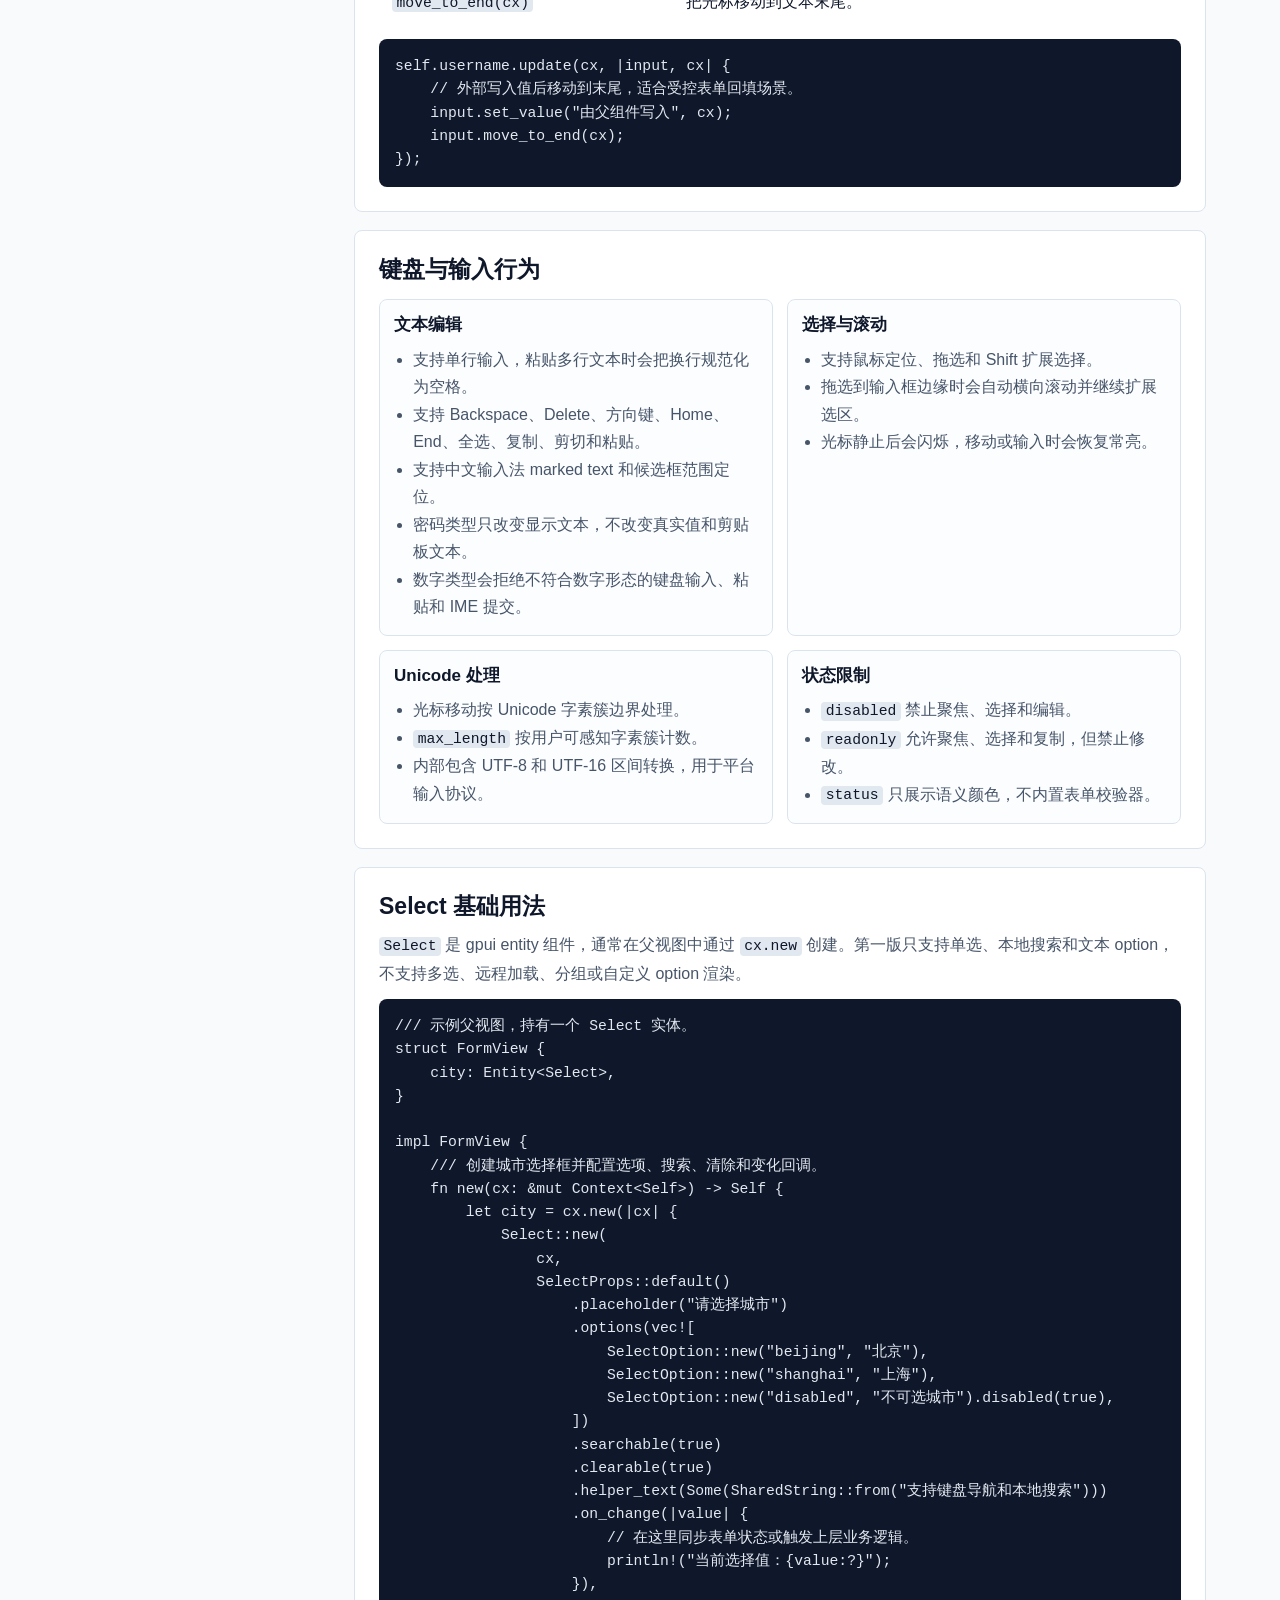
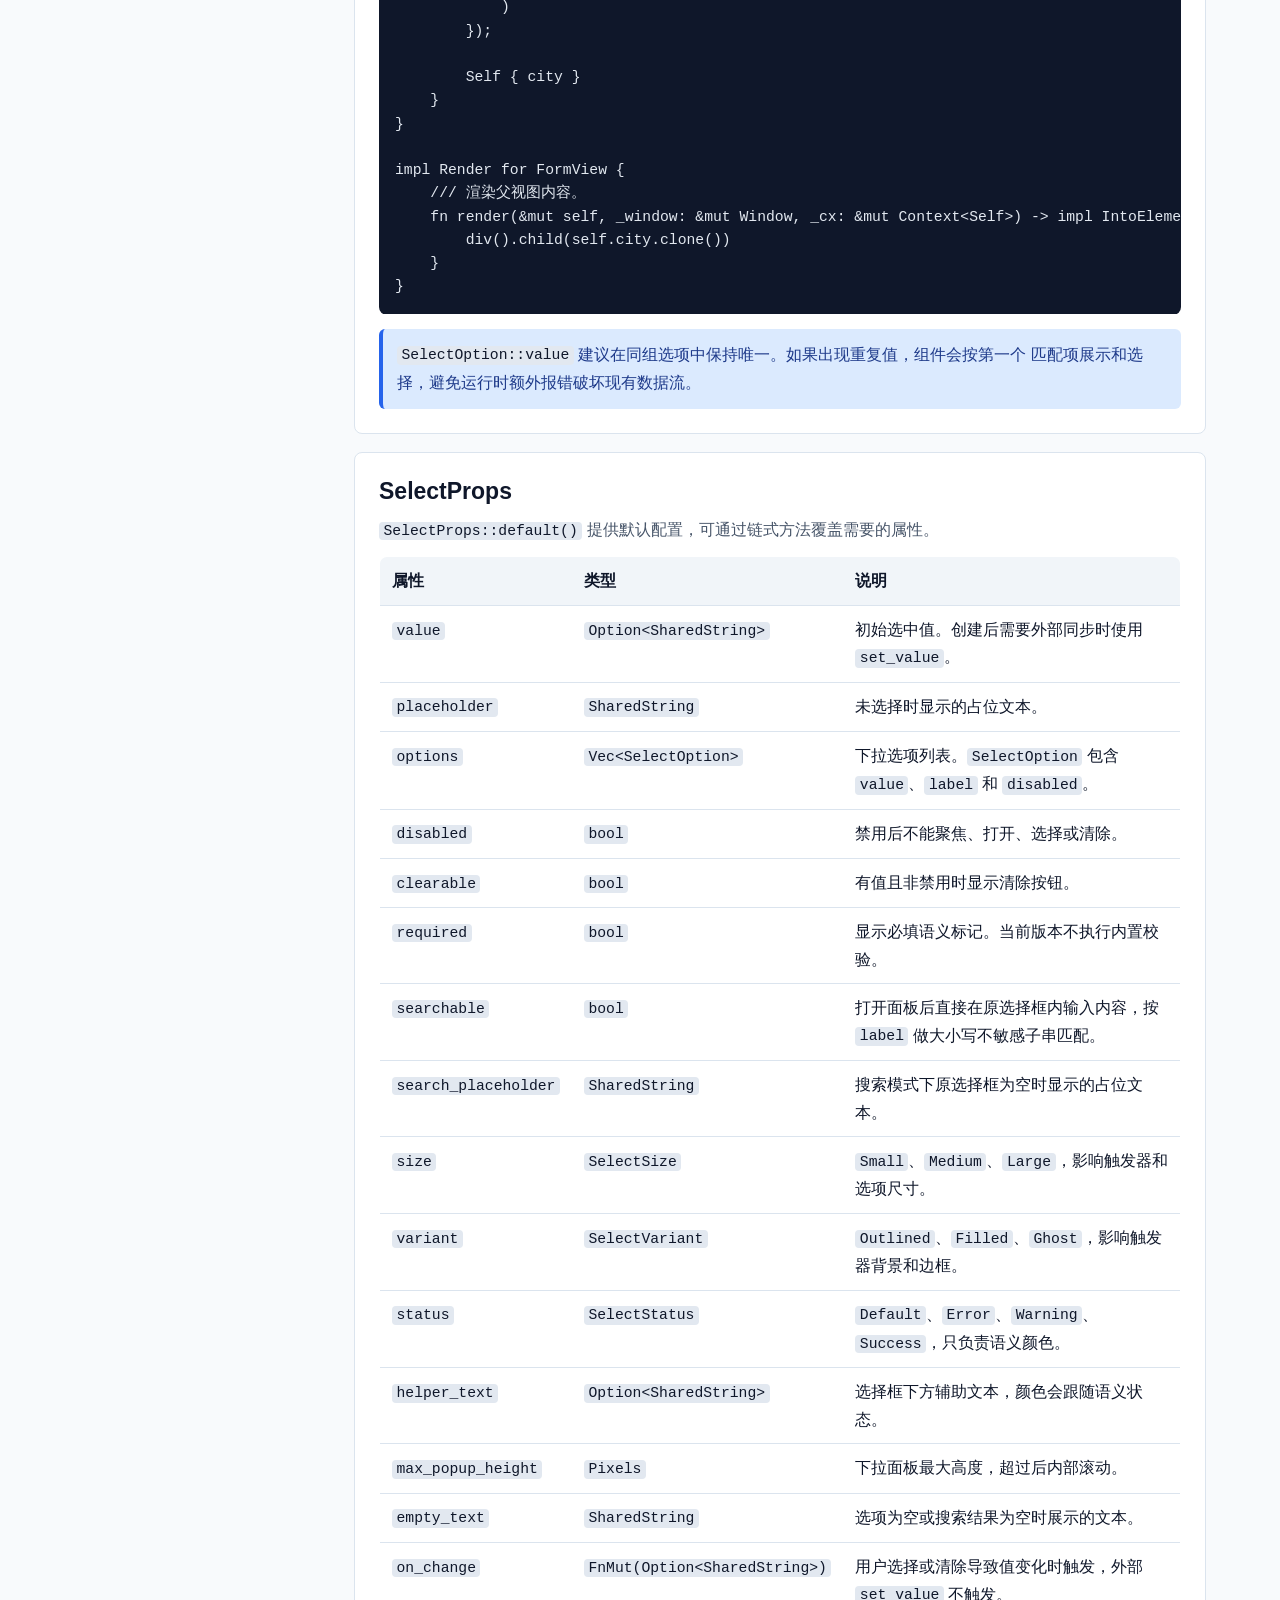
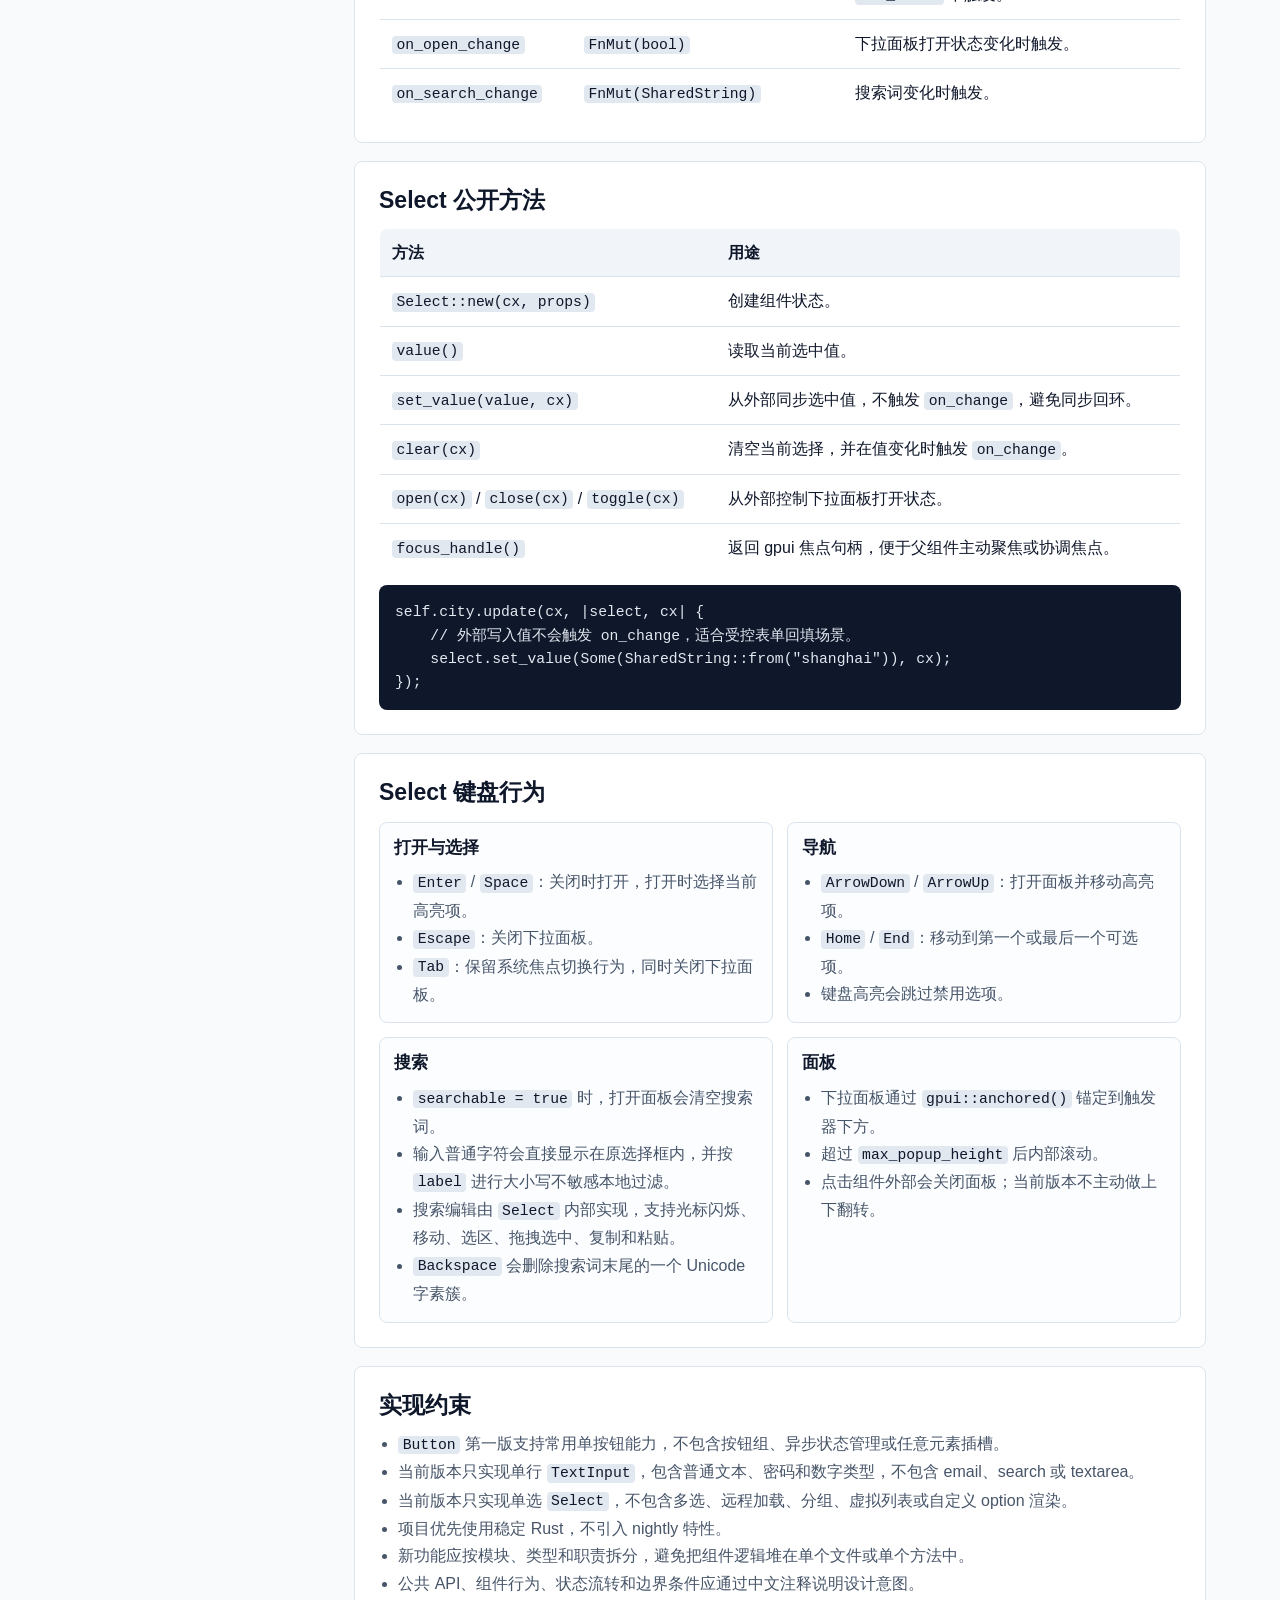
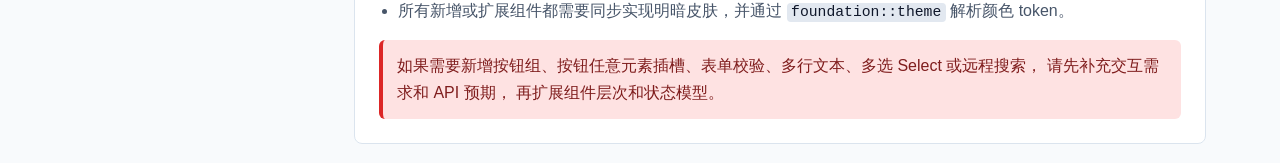
==== commit b92475c1: "feat: add button component and input types" ====
--- a/docs/index.html
+++ b/docs/index.html
@@ -1,7 +1,7 @@
 <!doctype html>
 <!--
   xgpui 使用文档。
-  本文件是 docs 目录下的静态 HTML 文档，描述当前 crate 已提供的 TextInput 和 Select 组件 API、行为和示例。
+  本文件是 docs 目录下的静态 HTML 文档，描述当前 crate 已提供的 Button、TextInput 和 Select 组件 API、行为和示例。
   文档保持零外部依赖，便于在本地直接打开并随项目一起版本化维护。
 -->
 <html lang="zh-CN">
@@ -286,7 +286,11 @@
         <a href="#quick-start">快速开始</a>
         <a href="#themes">明暗皮肤</a>
         <a href="#run-example">运行示例</a>
+        <a href="#button-usage">Button 基础用法</a>
+        <a href="#button-props">ButtonProps</a>
+        <a href="#button-behavior">Button 行为</a>
         <a href="#basic-usage">基础用法</a>
+        <a href="#input-types">输入类型</a>
         <a href="#props">TextInputProps</a>
         <a href="#slots">前后缀插槽</a>
         <a href="#methods">公开方法</a>
@@ -304,15 +308,18 @@
           <p class="eyebrow">Rust UI Library</p>
           <h1>xgpui 使用文档</h1>
           <p>
-            xgpui 是基于 <code>gpui</code> 的 Rust UI 库，当前已提供完整的单行
-            <code>TextInput</code> 组件和单选 <code>Select</code> 下拉框组件。组件支持内部状态、
-            外部同步、常见状态样式和明暗皮肤；<code>TextInput</code> 额外支持 IME、选区、
+            xgpui 是基于 <code>gpui</code> 的 Rust UI 库，当前已提供 <code>Button</code> 按钮组件、
+            完整的单行 <code>TextInput</code> 组件和单选 <code>Select</code> 下拉框组件。组件支持内部状态、
+            外部同步、常见状态样式和明暗皮肤；<code>Button</code> 支持变体、色调、加载和图标，
+            <code>TextInput</code> 额外支持密码、数字、IME、选区、
             剪贴板和光标闪烁，<code>Select</code> 额外支持本地搜索、锚定下拉面板和键盘导航。
           </p>
           <div class="meta">
             <span class="pill">Rust 2021</span>
             <span class="pill">gpui 0.2.2</span>
             <span class="pill">稳定 Rust</span>
+            <span class="pill">Lucide Icons</span>
+            <span class="pill">Button</span>
             <span class="pill">单行 TextInput</span>
             <span class="pill">单选 Select</span>
             <span class="pill">Light / Dark</span>
@@ -325,7 +332,7 @@
           <p>
             当前项目是单 crate UI 库。使用组件时推荐通过
             <code>xgpui::prelude</code> 引入常用类型，并在应用启动时调用 <code>xgpui::install</code>
-            安装库级默认能力。
+            安装库级默认能力，包括主题状态、Lucide 图标字体和默认键盘绑定。
           </p>
           <div class="code-block">
             <pre><code class="language-rust">// 引入 xgpui 常用组件和配置类型。
@@ -373,18 +380,158 @@
         <section class="section" id="run-example">
           <h2>运行示例</h2>
           <p>
-            项目内置了 <code>examples/text_input.rs</code> 和 <code>examples/select.rs</code>，
+            项目内置了 <code>examples/button.rs</code>、<code>examples/text_input.rs</code> 和
+            <code>examples/select.rs</code>，
             可直接运行查看组件效果。
           </p>
           <div class="code-block">
-            <pre><code class="language-bash">cargo run --example text_input
+            <pre><code class="language-bash">cargo run --example button
+cargo run --example text_input
 cargo run --example select</code></pre>
           </div>
           <p>
-            <code>text_input</code> 示例覆盖基础输入、禁用、只读、错误态、helper text、clearable、
+            <code>button</code> 示例覆盖变体、危险色调、尺寸、禁用、加载、块级按钮、图标和明暗皮肤；
+            <code>text_input</code> 示例覆盖基础输入、密码输入、数字输入、禁用、只读、错误态、helper text、clearable、
             前后缀插槽和 <code>set_value</code> 外部同步；<code>select</code> 示例覆盖基础选择、
             搜索、禁用、错误态、clearable、空结果、外部同步和明暗皮肤。
           </p>
+        </section>
+
+        <!-- Button 基础示例展示常见按钮创建方式。 -->
+        <section class="section" id="button-usage">
+          <h2>Button 基础用法</h2>
+          <p>
+            <code>Button</code> 是 gpui entity 组件，通常在父视图构造函数中通过
+            <code>cx.new</code> 创建。按钮支持主按钮、次级按钮、描边按钮、幽灵按钮和链接按钮，
+            并通过 <code>ButtonTone::Danger</code> 表示危险操作。
+          </p>
+          <div class="code-block">
+            <pre><code class="language-rust">/// 示例父视图，持有一个 Button 实体。
+struct Toolbar {
+    save: Entity&lt;Button&gt;,
+}
+
+impl Toolbar {
+    /// 创建一个带前置图标的主按钮。
+    fn new(cx: &mut Context&lt;Self&gt;) -&gt; Self {
+        let save = cx.new(|cx| {
+            Button::new(
+                cx,
+                ButtonProps::default()
+                    .label("保存")
+                    .leading_icon(LucideIcon::Save)
+                    .on_click(|| {
+                        // 在这里执行保存动作；loading / disabled 时不会触发。
+                    }),
+            )
+        });
+
+        Self { save }
+    }
+}</code></pre>
+          </div>
+          <p class="note">
+            <code>Button</code> 的图标统一使用内置 Lucide 字体。使用图标前仍需调用
+            <code>xgpui::install(cx)</code>，否则图标字体不会被安装到 gpui 文本系统。
+          </p>
+        </section>
+
+        <!-- Button Props 表格逐项说明当前公开配置。 -->
+        <section class="section" id="button-props">
+          <h2>ButtonProps</h2>
+          <p>
+            <code>ButtonProps::default()</code> 提供默认主按钮配置，可通过链式方法覆盖需要的属性。
+          </p>
+          <table class="api-table">
+            <thead>
+              <tr>
+                <th>属性</th>
+                <th>类型</th>
+                <th>说明</th>
+              </tr>
+            </thead>
+            <tbody>
+              <tr>
+                <td><code>label</code></td>
+                <td><code>SharedString</code></td>
+                <td>按钮文案。纯图标按钮会隐藏文案，但会用它作为 tooltip fallback。</td>
+              </tr>
+              <tr>
+                <td><code>variant</code></td>
+                <td><code>ButtonVariant</code></td>
+                <td><code>Primary</code>、<code>Secondary</code>、<code>Outline</code>、<code>Ghost</code>、<code>Link</code>。</td>
+              </tr>
+              <tr>
+                <td><code>tone</code></td>
+                <td><code>ButtonTone</code></td>
+                <td><code>Default</code> 或 <code>Danger</code>，用于表达默认操作或危险操作。</td>
+              </tr>
+              <tr>
+                <td><code>size</code></td>
+                <td><code>ButtonSize</code></td>
+                <td><code>Small</code>、<code>Medium</code>、<code>Large</code>，影响高度、字号、内边距和图标尺寸。</td>
+              </tr>
+              <tr>
+                <td><code>disabled</code></td>
+                <td><code>bool</code></td>
+                <td>禁用后不可聚焦、不可点击，也不会触发 <code>on_click</code>。</td>
+              </tr>
+              <tr>
+                <td><code>loading</code></td>
+                <td><code>bool</code></td>
+                <td>展示圆圈 loading 动画并阻止鼠标和键盘触发。</td>
+              </tr>
+              <tr>
+                <td><code>block</code></td>
+                <td><code>bool</code></td>
+                <td>按钮宽度占满父容器。</td>
+              </tr>
+              <tr>
+                <td><code>icon_only</code></td>
+                <td><code>bool</code></td>
+                <td>渲染正方形纯图标按钮，建议同时提供图标和 tooltip。</td>
+              </tr>
+              <tr>
+                <td><code>leading_icon</code> / <code>trailing_icon</code></td>
+                <td><code>Option&lt;LucideIcon&gt;</code></td>
+                <td>前置和后置 Lucide 图标。加载状态会临时用 loading 圆圈动画替代前置图标。</td>
+              </tr>
+              <tr>
+                <td><code>tooltip</code></td>
+                <td><code>Option&lt;SharedString&gt;</code></td>
+                <td>hover 提示文案。纯图标按钮未设置时会回退使用 <code>label</code>。</td>
+              </tr>
+              <tr>
+                <td><code>on_click</code></td>
+                <td><code>Option&lt;Box&lt;dyn FnMut()&gt;&gt;</code></td>
+                <td>有效点击回调，只在非禁用且非加载时触发。</td>
+              </tr>
+            </tbody>
+          </table>
+        </section>
+
+        <!-- Button 行为说明帮助使用者理解键盘和状态边界。 -->
+        <section class="section" id="button-behavior">
+          <h2>Button 行为</h2>
+          <div class="two-col">
+            <div class="mini-card">
+              <h3>交互</h3>
+              <ul>
+                <li>鼠标点击会先聚焦按钮，再触发 <code>on_click</code>。</li>
+                <li>按钮聚焦后，点击按钮外部区域会释放焦点并移除焦点边框。</li>
+                <li>按钮获得焦点后，<code>Enter</code> 和 <code>Space</code> 会触发点击回调。</li>
+                <li><code>disabled</code> 和 <code>loading</code> 都会阻止点击回调。</li>
+              </ul>
+            </div>
+            <div class="mini-card">
+              <h3>视觉</h3>
+              <ul>
+                <li>所有颜色来自 <code>foundation::theme::ButtonTheme</code>，支持亮色和暗色皮肤。</li>
+                <li><code>icon_only</code> 使用正方形尺寸，并隐藏 <code>label</code> 文本。</li>
+                <li>loading 图标使用 gpui 动画系统驱动圆环弧线持续转动，不改变按钮布局尺寸。</li>
+              </ul>
+            </div>
+          </div>
         </section>
 
         <!-- 基础示例展示最小可用的 TextInput 创建方式。 -->
@@ -431,6 +578,54 @@
           </div>
         </section>
 
+        <!-- 输入类型章节说明 TextInputType 的行为边界，避免使用者误以为 Number 会解析为数值。 -->
+        <section class="section" id="input-types">
+          <h2>输入类型</h2>
+          <p>
+            <code>TextInputType</code> 用于配置输入框内容语义。当前支持 <code>Text</code>、
+            <code>Password</code> 和 <code>Number</code>；组件值始终是 <code>SharedString</code>，
+            不会因为类型不同而返回掩码文本或数值类型。
+          </p>
+          <div class="code-block">
+            <pre><code class="language-rust">let password = cx.new(|cx| {
+    TextInput::new(
+        cx,
+        TextInputProps::default()
+            .input_type(TextInputType::Password)
+            .placeholder("请输入密码")
+            .clearable(true),
+    )
+});
+
+let amount = cx.new(|cx| {
+    TextInput::new(
+        cx,
+        TextInputProps::default()
+            .input_type(TextInputType::Number)
+            .placeholder("请输入金额"),
+    )
+});</code></pre>
+          </div>
+          <div class="two-col">
+            <div class="mini-card">
+              <h3>Password</h3>
+              <ul>
+                <li>默认按 Unicode 字素簇显示为掩码字符。</li>
+                <li>非禁用状态下始终显示眼睛按钮，可切换真实内容展示。</li>
+                <li><code>value</code>、<code>on_change</code>、复制和剪切都使用真实文本。</li>
+              </ul>
+            </div>
+            <div class="mini-card">
+              <h3>Number</h3>
+              <ul>
+                <li>允许空值、负号、小数点以及 <code>1.</code>、<code>-.5</code> 等输入中间态。</li>
+                <li>拒绝字母、多小数点和错误位置的负号。</li>
+                <li>不做 min、max、step、格式化或数值解析。</li>
+              </ul>
+            </div>
+          </div>
+        </section>
+
         <!-- Props 表格逐项说明当前公开配置，不描述未实现能力。 -->
         <section class="section" id="props">
           <h2>TextInputProps</h2>
@@ -495,6 +690,11 @@
                 <td><code>status</code></td>
                 <td><code>TextInputStatus</code></td>
                 <td><code>Default</code>、<code>Error</code>、<code>Warning</code>、<code>Success</code>，只负责语义颜色。</td>
+              </tr>
+              <tr>
+                <td><code>input_type</code></td>
+                <td><code>TextInputType</code></td>
+                <td><code>Text</code>、<code>Password</code>、<code>Number</code>，控制密码掩码和数字输入限制。</td>
               </tr>
               <tr>
                 <td><code>helper_text</code></td>
@@ -619,6 +819,8 @@
                 <li>支持单行输入，粘贴多行文本时会把换行规范化为空格。</li>
                 <li>支持 Backspace、Delete、方向键、Home、End、全选、复制、剪切和粘贴。</li>
                 <li>支持中文输入法 marked text 和候选框范围定位。</li>
+                <li>密码类型只改变显示文本，不改变真实值和剪贴板文本。</li>
+                <li>数字类型会拒绝不符合数字形态的键盘输入、粘贴和 IME 提交。</li>
               </ul>
             </div>
             <div class="mini-card">
@@ -895,7 +1097,8 @@
         <section class="section" id="notes">
           <h2>实现约束</h2>
           <ul>
-            <li>当前版本只实现单行 <code>TextInput</code>，不包含 password、search、number 或 textarea。</li>
+            <li><code>Button</code> 第一版支持常用单按钮能力，不包含按钮组、异步状态管理或任意元素插槽。</li>
+            <li>当前版本只实现单行 <code>TextInput</code>，包含普通文本、密码和数字类型，不包含 email、search 或 textarea。</li>
             <li>当前版本只实现单选 <code>Select</code>，不包含多选、远程加载、分组、虚拟列表或自定义 option 渲染。</li>
             <li>项目优先使用稳定 Rust，不引入 nightly 特性。</li>
             <li>新功能应按模块、类型和职责拆分，避免把组件逻辑堆在单个文件或单个方法中。</li>
@@ -903,7 +1106,7 @@
             <li>所有新增或扩展组件都需要同步实现明暗皮肤，并通过 <code>foundation::theme</code> 解析颜色 token。</li>
           </ul>
           <p class="note warning">
-            如果需要新增密码输入、数字输入、表单校验、多行文本、多选 Select 或远程搜索，
+            如果需要新增按钮组、按钮任意元素插槽、表单校验、多行文本、多选 Select 或远程搜索，
             请先补充交互需求和 API 预期，
             再扩展组件层次和状态模型。
           </p>
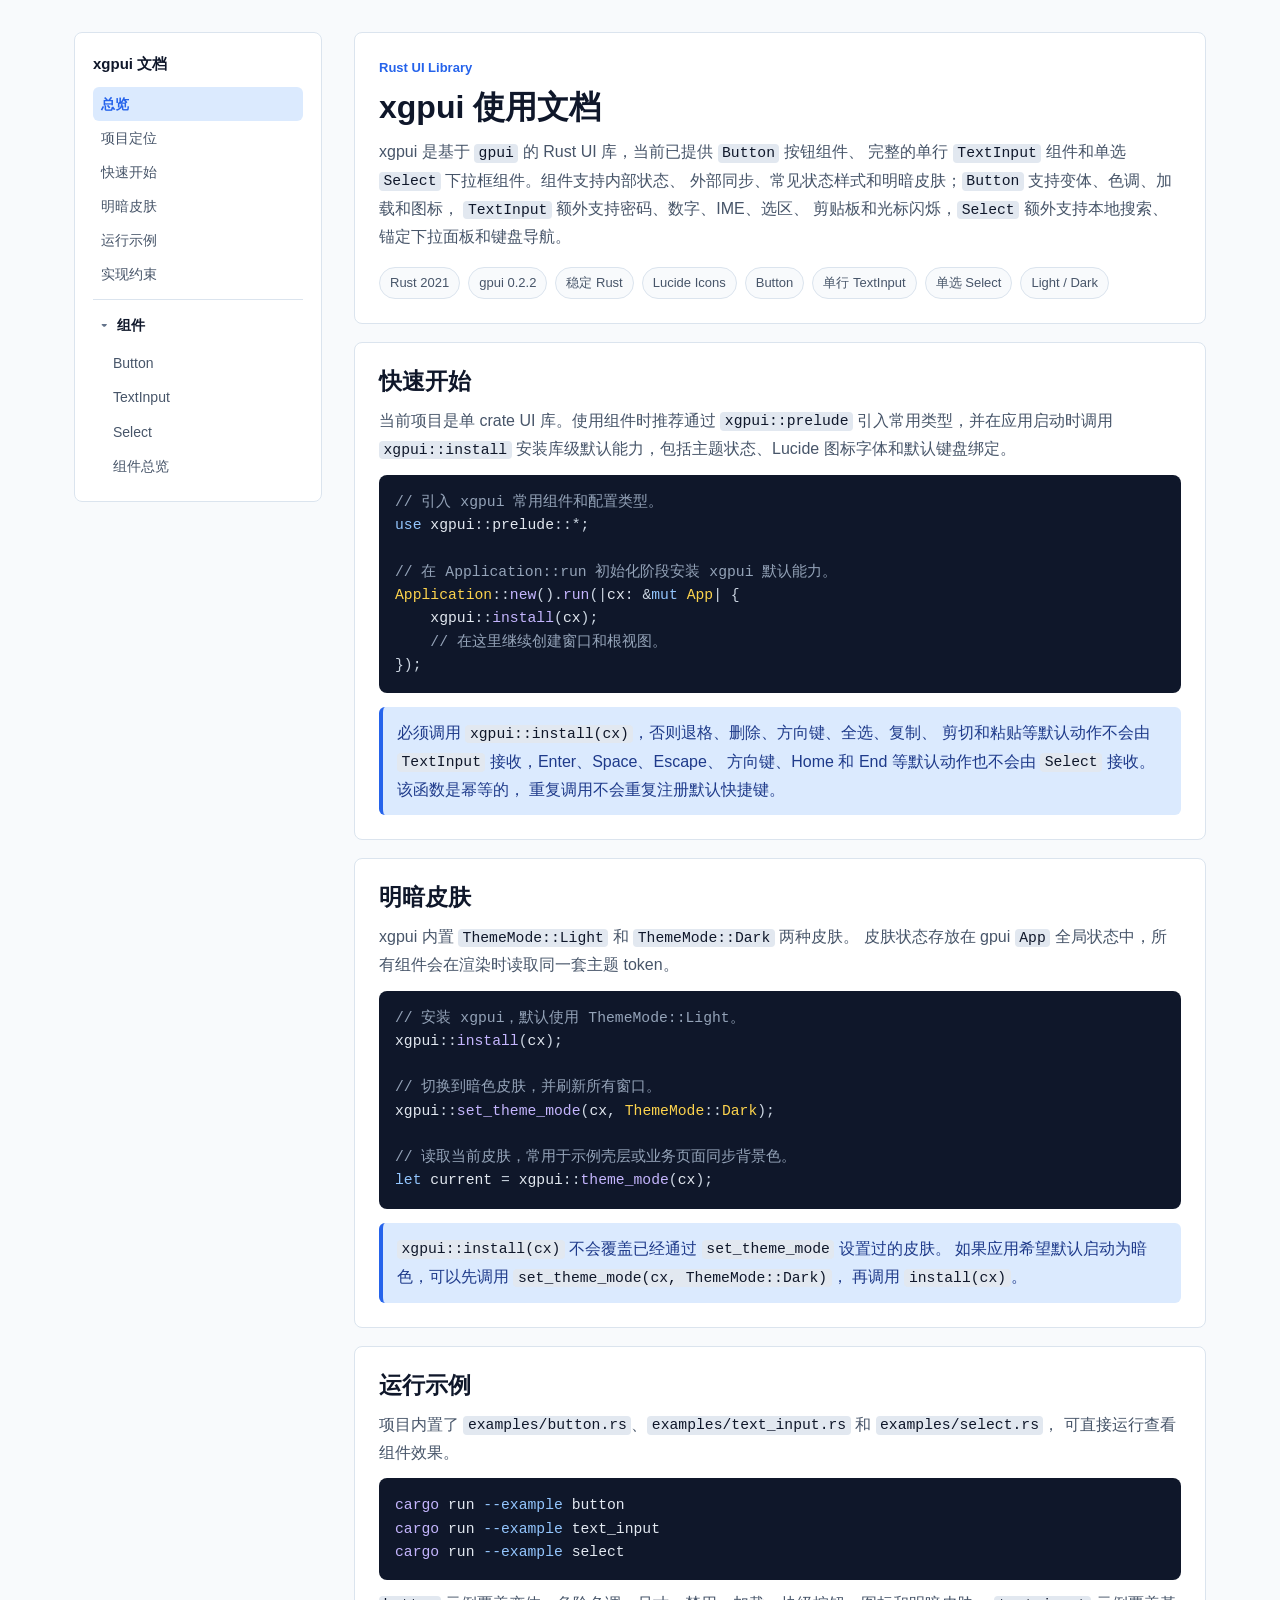
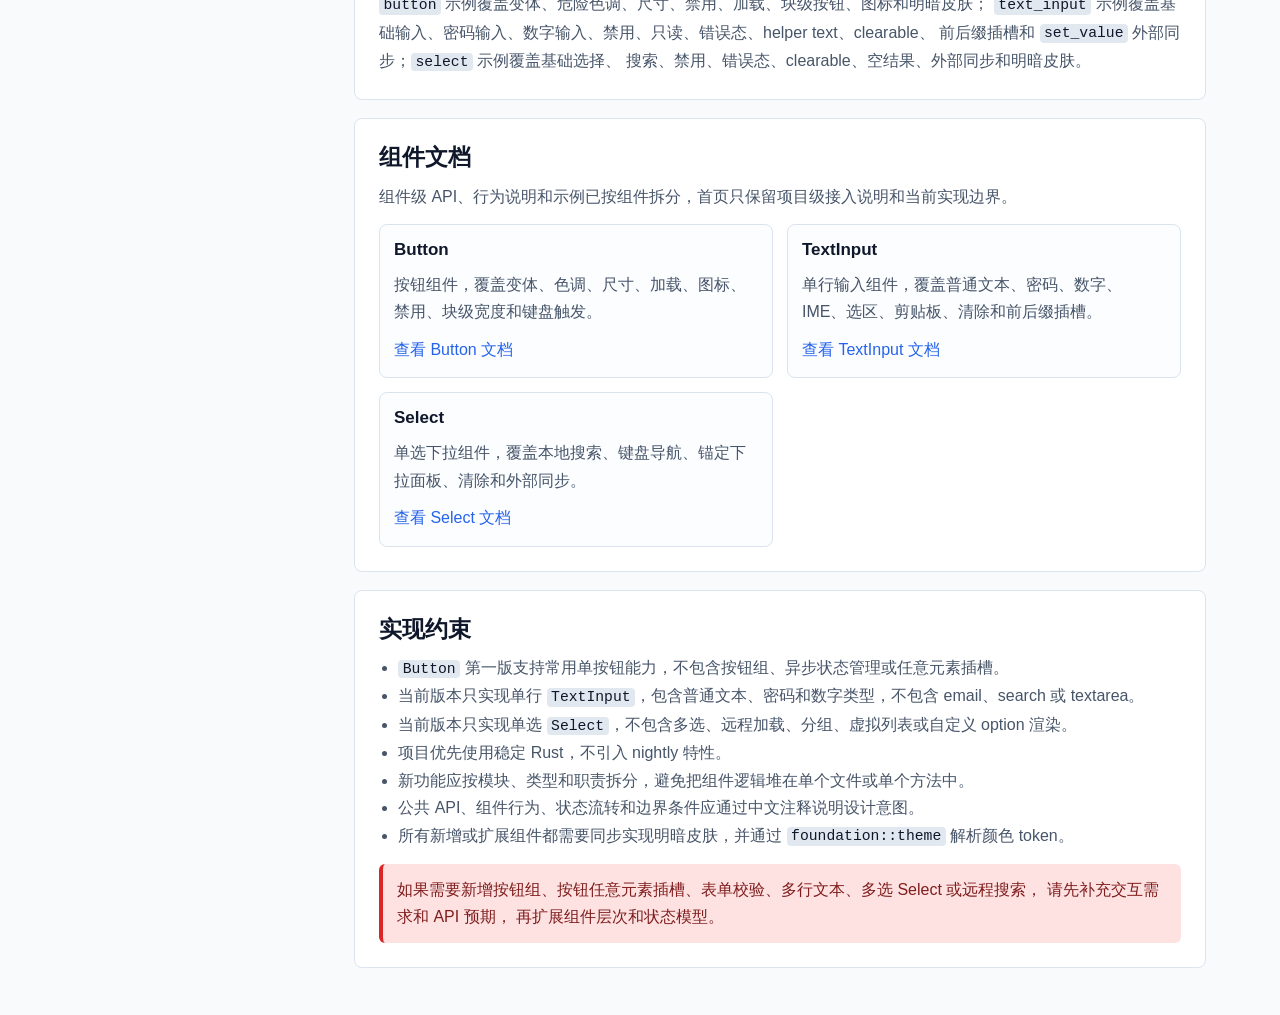
==== commit 972ca572: "docs: split component documentation" ====
--- a/docs/index.html
+++ b/docs/index.html
@@ -1,305 +1,38 @@
 <!doctype html>
 <!--
-  xgpui 使用文档。
-  本文件是 docs 目录下的静态 HTML 文档，描述当前 crate 已提供的 Button、TextInput 和 Select 组件 API、行为和示例。
-  文档保持零外部依赖，便于在本地直接打开并随项目一起版本化维护。
+  xgpui 静态使用文档。
+  本文件按页面聚合当前主题所需内容，并通过 docs/styles.css 复用公共视觉样式。
+  文档保持零构建步骤，便于直接在浏览器中打开和随项目一起版本化维护。
 -->
 <html lang="zh-CN">
   <head>
     <meta charset="utf-8" />
     <meta name="viewport" content="width=device-width, initial-scale=1" />
     <title>xgpui 使用文档</title>
-    <style>
-      /*
-        文档页面基础视觉样式。
-        这些样式只服务于本地文档阅读，不参与 xgpui 运行时代码。
-      */
-      :root {
-        color-scheme: light;
-        --bg: #f8fafc;
-        --panel: #ffffff;
-        --text: #0f172a;
-        --muted: #475569;
-        --soft: #64748b;
-        --border: #dbe4ee;
-        --brand: #2563eb;
-        --brand-soft: #dbeafe;
-        --danger: #dc2626;
-        --code-bg: #0f172a;
-        --code-text: #e2e8f0;
-      }
-
-      /*
-        页面采用文档型窄栏布局，优先保证长代码块和 API 表格的可读性。
-      */
-      * {
-        box-sizing: border-box;
-      }
-
-      body {
-        margin: 0;
-        background: var(--bg);
-        color: var(--text);
-        font-family:
-          -apple-system, BlinkMacSystemFont, "Segoe UI", "PingFang SC",
-          "Hiragino Sans GB", "Microsoft YaHei", sans-serif;
-        line-height: 1.72;
-      }
-
-      a {
-        color: var(--brand);
-        text-decoration: none;
-      }
-
-      a:hover {
-        text-decoration: underline;
-      }
-
-      code {
-        border-radius: 4px;
-        background: #e2e8f0;
-        color: #0f172a;
-        padding: 0.08rem 0.28rem;
-        font-family: ui-monospace, SFMono-Regular, Menlo, Monaco, Consolas, monospace;
-        font-size: 0.92em;
-      }
-
-      pre {
-        margin: 0;
-        overflow-x: auto;
-        border-radius: 8px;
-        background: var(--code-bg);
-        color: var(--code-text);
-        padding: 16px;
-        line-height: 1.58;
-      }
-
-      pre code {
-        background: transparent;
-        color: inherit;
-        padding: 0;
-      }
-
-      table {
-        width: 100%;
-        border-collapse: collapse;
-        overflow: hidden;
-        border: 1px solid var(--border);
-        border-radius: 8px;
-        background: var(--panel);
-      }
-
-      th,
-      td {
-        border-bottom: 1px solid var(--border);
-        padding: 10px 12px;
-        text-align: left;
-        vertical-align: top;
-      }
-
-      th {
-        background: #f1f5f9;
-        font-weight: 650;
-      }
-
-      tr:last-child td {
-        border-bottom: 0;
-      }
-
-      .shell {
-        display: grid;
-        grid-template-columns: 248px minmax(0, 1fr);
-        gap: 32px;
-        max-width: 1180px;
-        margin: 0 auto;
-        padding: 32px 24px 56px;
-      }
-
-      .sidebar {
-        position: sticky;
-        top: 24px;
-        align-self: start;
-        border: 1px solid var(--border);
-        border-radius: 8px;
-        background: var(--panel);
-        padding: 18px;
-      }
-
-      .sidebar strong {
-        display: block;
-        margin-bottom: 10px;
-        font-size: 15px;
-      }
-
-      .sidebar a {
-        display: block;
-        border-radius: 6px;
-        color: var(--muted);
-        padding: 5px 8px;
-        font-size: 14px;
-      }
-
-      .sidebar a:hover {
-        background: #f1f5f9;
-        color: var(--brand);
-        text-decoration: none;
-      }
-
-      .content {
-        min-width: 0;
-      }
-
-      .hero,
-      .section {
-        border: 1px solid var(--border);
-        border-radius: 8px;
-        background: var(--panel);
-        padding: 24px;
-      }
-
-      .section {
-        margin-top: 18px;
-      }
-
-      .eyebrow {
-        margin: 0 0 8px;
-        color: var(--brand);
-        font-size: 13px;
-        font-weight: 700;
-        letter-spacing: 0;
-      }
-
-      h1,
-      h2,
-      h3 {
-        margin: 0;
-        line-height: 1.28;
-      }
-
-      h1 {
-        font-size: 32px;
-      }
-
-      h2 {
-        font-size: 23px;
-      }
-
-      h3 {
-        margin-top: 22px;
-        font-size: 17px;
-      }
-
-      p {
-        margin: 10px 0 0;
-        color: var(--muted);
-      }
-
-      ul {
-        margin: 10px 0 0;
-        padding-left: 1.2rem;
-        color: var(--muted);
-      }
-
-      .meta {
-        display: flex;
-        flex-wrap: wrap;
-        gap: 8px;
-        margin-top: 16px;
-      }
-
-      .pill {
-        border: 1px solid var(--border);
-        border-radius: 999px;
-        background: #f8fafc;
-        color: var(--muted);
-        padding: 4px 10px;
-        font-size: 13px;
-      }
-
-      .note {
-        border-left: 4px solid var(--brand);
-        border-radius: 6px;
-        background: var(--brand-soft);
-        color: #1e3a8a;
-        margin-top: 14px;
-        padding: 12px 14px;
-      }
-
-      .warning {
-        border-left-color: var(--danger);
-        background: #fee2e2;
-        color: #7f1d1d;
-      }
-
-      .code-block {
-        margin-top: 12px;
-      }
-
-      .api-table {
-        margin-top: 12px;
-      }
-
-      .two-col {
-        display: grid;
-        grid-template-columns: repeat(2, minmax(0, 1fr));
-        gap: 14px;
-        margin-top: 14px;
-      }
-
-      .mini-card {
-        border: 1px solid var(--border);
-        border-radius: 8px;
-        background: #fbfdff;
-        padding: 14px;
-      }
-
-      .mini-card h3 {
-        margin-top: 0;
-      }
-
-      @media (max-width: 900px) {
-        .shell {
-          grid-template-columns: 1fr;
-          padding: 20px 14px 40px;
-        }
-
-        .sidebar {
-          position: static;
-        }
-
-        .two-col {
-          grid-template-columns: 1fr;
-        }
-
-        h1 {
-          font-size: 27px;
-        }
-      }
-    </style>
+    <meta name="description" content="xgpui 项目级使用文档，包含快速开始、主题、示例入口和组件文档导航。" />
+    <link rel="stylesheet" href="styles.css" />
   </head>
   <body>
     <!-- 页面主体使用侧边目录和内容区两栏布局，便于快速定位组件 API。 -->
     <div class="shell">
       <nav class="sidebar" aria-label="文档目录">
         <strong>xgpui 文档</strong>
+        <a class="active" href="index.html">总览</a>
         <a href="#overview">项目定位</a>
         <a href="#quick-start">快速开始</a>
         <a href="#themes">明暗皮肤</a>
         <a href="#run-example">运行示例</a>
-        <a href="#button-usage">Button 基础用法</a>
-        <a href="#button-props">ButtonProps</a>
-        <a href="#button-behavior">Button 行为</a>
-        <a href="#basic-usage">基础用法</a>
-        <a href="#input-types">输入类型</a>
-        <a href="#props">TextInputProps</a>
-        <a href="#slots">前后缀插槽</a>
-        <a href="#methods">公开方法</a>
-        <a href="#keyboard">键盘与输入行为</a>
-        <a href="#select-usage">Select 基础用法</a>
-        <a href="#select-props">SelectProps</a>
-        <a href="#select-methods">Select 公开方法</a>
-        <a href="#select-keyboard">Select 键盘行为</a>
         <a href="#notes">实现约束</a>
+        <!-- 组件菜单集中收纳所有组件文档入口，避免侧栏顶层链接过多。 -->
+        <details class="nav-group" open>
+          <summary>组件</summary>
+          <div class="nav-tree">
+            <a href="button.html">Button</a>
+            <a href="text_input.html">TextInput</a>
+            <a href="select.html">Select</a>
+            <a href="#components">组件总览</a>
+          </div>
+        </details>
       </nav>
 
       <main class="content">
@@ -397,698 +130,25 @@
           </p>
         </section>
 
-        <!-- Button 基础示例展示常见按钮创建方式。 -->
-        <section class="section" id="button-usage">
-          <h2>Button 基础用法</h2>
-          <p>
-            <code>Button</code> 是 gpui entity 组件，通常在父视图构造函数中通过
-            <code>cx.new</code> 创建。按钮支持主按钮、次级按钮、描边按钮、幽灵按钮和链接按钮，
-            并通过 <code>ButtonTone::Danger</code> 表示危险操作。
-          </p>
-          <div class="code-block">
-            <pre><code class="language-rust">/// 示例父视图，持有一个 Button 实体。
-struct Toolbar {
-    save: Entity&lt;Button&gt;,
-}
-
-impl Toolbar {
-    /// 创建一个带前置图标的主按钮。
-    fn new(cx: &mut Context&lt;Self&gt;) -&gt; Self {
-        let save = cx.new(|cx| {
-            Button::new(
-                cx,
-                ButtonProps::default()
-                    .label("保存")
-                    .leading_icon(LucideIcon::Save)
-                    .on_click(|| {
-                        // 在这里执行保存动作；loading / disabled 时不会触发。
-                    }),
-            )
-        });
-
-        Self { save }
-    }
-}</code></pre>
-          </div>
-          <p class="note">
-            <code>Button</code> 的图标统一使用内置 Lucide 字体。使用图标前仍需调用
-            <code>xgpui::install(cx)</code>，否则图标字体不会被安装到 gpui 文本系统。
-          </p>
-        </section>
-
-        <!-- Button Props 表格逐项说明当前公开配置。 -->
-        <section class="section" id="button-props">
-          <h2>ButtonProps</h2>
-          <p>
-            <code>ButtonProps::default()</code> 提供默认主按钮配置，可通过链式方法覆盖需要的属性。
-          </p>
-          <table class="api-table">
-            <thead>
-              <tr>
-                <th>属性</th>
-                <th>类型</th>
-                <th>说明</th>
-              </tr>
-            </thead>
-            <tbody>
-              <tr>
-                <td><code>label</code></td>
-                <td><code>SharedString</code></td>
-                <td>按钮文案。纯图标按钮会隐藏文案，但会用它作为 tooltip fallback。</td>
-              </tr>
-              <tr>
-                <td><code>variant</code></td>
-                <td><code>ButtonVariant</code></td>
-                <td><code>Primary</code>、<code>Secondary</code>、<code>Outline</code>、<code>Ghost</code>、<code>Link</code>。</td>
-              </tr>
-              <tr>
-                <td><code>tone</code></td>
-                <td><code>ButtonTone</code></td>
-                <td><code>Default</code> 或 <code>Danger</code>，用于表达默认操作或危险操作。</td>
-              </tr>
-              <tr>
-                <td><code>size</code></td>
-                <td><code>ButtonSize</code></td>
-                <td><code>Small</code>、<code>Medium</code>、<code>Large</code>，影响高度、字号、内边距和图标尺寸。</td>
-              </tr>
-              <tr>
-                <td><code>disabled</code></td>
-                <td><code>bool</code></td>
-                <td>禁用后不可聚焦、不可点击，也不会触发 <code>on_click</code>。</td>
-              </tr>
-              <tr>
-                <td><code>loading</code></td>
-                <td><code>bool</code></td>
-                <td>展示圆圈 loading 动画并阻止鼠标和键盘触发。</td>
-              </tr>
-              <tr>
-                <td><code>block</code></td>
-                <td><code>bool</code></td>
-                <td>按钮宽度占满父容器。</td>
-              </tr>
-              <tr>
-                <td><code>icon_only</code></td>
-                <td><code>bool</code></td>
-                <td>渲染正方形纯图标按钮，建议同时提供图标和 tooltip。</td>
-              </tr>
-              <tr>
-                <td><code>leading_icon</code> / <code>trailing_icon</code></td>
-                <td><code>Option&lt;LucideIcon&gt;</code></td>
-                <td>前置和后置 Lucide 图标。加载状态会临时用 loading 圆圈动画替代前置图标。</td>
-              </tr>
-              <tr>
-                <td><code>tooltip</code></td>
-                <td><code>Option&lt;SharedString&gt;</code></td>
-                <td>hover 提示文案。纯图标按钮未设置时会回退使用 <code>label</code>。</td>
-              </tr>
-              <tr>
-                <td><code>on_click</code></td>
-                <td><code>Option&lt;Box&lt;dyn FnMut()&gt;&gt;</code></td>
-                <td>有效点击回调，只在非禁用且非加载时触发。</td>
-              </tr>
-            </tbody>
-          </table>
-        </section>
-
-        <!-- Button 行为说明帮助使用者理解键盘和状态边界。 -->
-        <section class="section" id="button-behavior">
-          <h2>Button 行为</h2>
+        <!-- 组件入口把拆分后的组件文档集中展示，避免首页继续承载所有 API 细节。 -->
+        <section class="section" id="components">
+          <h2>组件文档</h2>
+          <p>组件级 API、行为说明和示例已按组件拆分，首页只保留项目级接入说明和当前实现边界。</p>
           <div class="two-col">
             <div class="mini-card">
-              <h3>交互</h3>
-              <ul>
-                <li>鼠标点击会先聚焦按钮，再触发 <code>on_click</code>。</li>
-                <li>按钮聚焦后，点击按钮外部区域会释放焦点并移除焦点边框。</li>
-                <li>按钮获得焦点后，<code>Enter</code> 和 <code>Space</code> 会触发点击回调。</li>
-                <li><code>disabled</code> 和 <code>loading</code> 都会阻止点击回调。</li>
-              </ul>
+              <h3>Button</h3>
+              <p>按钮组件，覆盖变体、色调、尺寸、加载、图标、禁用、块级宽度和键盘触发。</p>
+              <p><a href="button.html">查看 Button 文档</a></p>
             </div>
             <div class="mini-card">
-              <h3>视觉</h3>
-              <ul>
-                <li>所有颜色来自 <code>foundation::theme::ButtonTheme</code>，支持亮色和暗色皮肤。</li>
-                <li><code>icon_only</code> 使用正方形尺寸，并隐藏 <code>label</code> 文本。</li>
-                <li>loading 图标使用 gpui 动画系统驱动圆环弧线持续转动，不改变按钮布局尺寸。</li>
-              </ul>
-            </div>
-          </div>
-        </section>
-
-        <!-- 基础示例展示最小可用的 TextInput 创建方式。 -->
-        <section class="section" id="basic-usage">
-          <h2>基础用法</h2>
-          <p>
-            <code>TextInput</code> 是 gpui entity 组件，通常在父视图构造函数中通过
-            <code>cx.new</code> 创建，再在 <code>Render</code> 中作为子元素渲染。
-          </p>
-          <div class="code-block">
-            <pre><code class="language-rust">/// 示例父视图，持有一个 TextInput 实体。
-struct FormView {
-    username: Entity&lt;TextInput&gt;,
-}
-
-impl FormView {
-    /// 创建输入框并配置占位文本、清除按钮、最大长度和变化回调。
-    fn new(cx: &mut Context&lt;Self&gt;) -> Self {
-        let username = cx.new(|cx| {
-            TextInput::new(
-                cx,
-                TextInputProps::default()
-                    .placeholder("请输入用户名")
-                    .clearable(true)
-                    .max_length(Some(20))
-                    .helper_text(Some(SharedString::from("最多输入 20 个字素簇")))
-                    .on_change(|value| {
-                        // 在这里同步表单状态或触发上层业务逻辑。
-                        println!("当前输入值：{value}");
-                    }),
-            )
-        });
-
-        Self { username }
-    }
-}
-
-impl Render for FormView {
-    /// 渲染父视图内容。
-    fn render(&mut self, _window: &mut Window, _cx: &mut Context&lt;Self&gt;) -> impl IntoElement {
-        div().child(self.username.clone())
-    }
-}</code></pre>
-          </div>
-        </section>
-
-        <!-- 输入类型章节说明 TextInputType 的行为边界，避免使用者误以为 Number 会解析为数值。 -->
-        <section class="section" id="input-types">
-          <h2>输入类型</h2>
-          <p>
-            <code>TextInputType</code> 用于配置输入框内容语义。当前支持 <code>Text</code>、
-            <code>Password</code> 和 <code>Number</code>；组件值始终是 <code>SharedString</code>，
-            不会因为类型不同而返回掩码文本或数值类型。
-          </p>
-          <div class="code-block">
-            <pre><code class="language-rust">let password = cx.new(|cx| {
-    TextInput::new(
-        cx,
-        TextInputProps::default()
-            .input_type(TextInputType::Password)
-            .placeholder("请输入密码")
-            .clearable(true),
-    )
-});
-
-let amount = cx.new(|cx| {
-    TextInput::new(
-        cx,
-        TextInputProps::default()
-            .input_type(TextInputType::Number)
-            .placeholder("请输入金额"),
-    )
-});</code></pre>
-          </div>
-          <div class="two-col">
-            <div class="mini-card">
-              <h3>Password</h3>
-              <ul>
-                <li>默认按 Unicode 字素簇显示为掩码字符。</li>
-                <li>非禁用状态下始终显示眼睛按钮，可切换真实内容展示。</li>
-                <li><code>value</code>、<code>on_change</code>、复制和剪切都使用真实文本。</li>
-              </ul>
+              <h3>TextInput</h3>
+              <p>单行输入组件，覆盖普通文本、密码、数字、IME、选区、剪贴板、清除和前后缀插槽。</p>
+              <p><a href="text_input.html">查看 TextInput 文档</a></p>
             </div>
             <div class="mini-card">
-              <h3>Number</h3>
-              <ul>
-                <li>允许空值、负号、小数点以及 <code>1.</code>、<code>-.5</code> 等输入中间态。</li>
-                <li>拒绝字母、多小数点和错误位置的负号。</li>
-                <li>不做 min、max、step、格式化或数值解析。</li>
-              </ul>
-            </div>
-          </div>
-        </section>
-
-        <!-- Props 表格逐项说明当前公开配置，不描述未实现能力。 -->
-        <section class="section" id="props">
-          <h2>TextInputProps</h2>
-          <p>
-            <code>TextInputProps::default()</code> 提供默认配置，可通过链式方法覆盖需要的属性。
-          </p>
-          <table class="api-table">
-            <thead>
-              <tr>
-                <th>属性</th>
-                <th>类型</th>
-                <th>说明</th>
-              </tr>
-            </thead>
-            <tbody>
-              <tr>
-                <td><code>value</code></td>
-                <td><code>SharedString</code></td>
-                <td>初始输入值。创建后需要外部同步时使用 <code>set_value</code>。</td>
-              </tr>
-              <tr>
-                <td><code>placeholder</code></td>
-                <td><code>SharedString</code></td>
-                <td>空值时显示的占位文本。</td>
-              </tr>
-              <tr>
-                <td><code>disabled</code></td>
-                <td><code>bool</code></td>
-                <td>禁用后不能聚焦、选择或编辑。</td>
-              </tr>
-              <tr>
-                <td><code>readonly</code></td>
-                <td><code>bool</code></td>
-                <td>只读后可以聚焦、选择和复制，但不能修改、粘贴、剪切或清除。</td>
-              </tr>
-              <tr>
-                <td><code>clearable</code></td>
-                <td><code>bool</code></td>
-                <td>有值且非禁用、非只读时显示清除按钮。</td>
-              </tr>
-              <tr>
-                <td><code>required</code></td>
-                <td><code>bool</code></td>
-                <td>显示必填语义标记。当前版本不执行内置校验。</td>
-              </tr>
-              <tr>
-                <td><code>max_length</code></td>
-                <td><code>Option&lt;usize&gt;</code></td>
-                <td>最大长度按 Unicode 字素簇计算，粘贴和 IME 输入都会遵守该限制。</td>
-              </tr>
-              <tr>
-                <td><code>size</code></td>
-                <td><code>TextInputSize</code></td>
-                <td><code>Small</code>、<code>Medium</code>、<code>Large</code>，影响高度、字号、行高和内边距。</td>
-              </tr>
-              <tr>
-                <td><code>variant</code></td>
-                <td><code>TextInputVariant</code></td>
-                <td><code>Outlined</code>、<code>Filled</code>、<code>Ghost</code>，影响背景和边框展示。</td>
-              </tr>
-              <tr>
-                <td><code>status</code></td>
-                <td><code>TextInputStatus</code></td>
-                <td><code>Default</code>、<code>Error</code>、<code>Warning</code>、<code>Success</code>，只负责语义颜色。</td>
-              </tr>
-              <tr>
-                <td><code>input_type</code></td>
-                <td><code>TextInputType</code></td>
-                <td><code>Text</code>、<code>Password</code>、<code>Number</code>，控制密码掩码和数字输入限制。</td>
-              </tr>
-              <tr>
-                <td><code>helper_text</code></td>
-                <td><code>Option&lt;SharedString&gt;</code></td>
-                <td>输入框下方辅助文本，颜色会跟随语义状态。</td>
-              </tr>
-              <tr>
-                <td><code>prefix</code></td>
-                <td><code>Option&lt;TextInputSlot&gt;</code></td>
-                <td>前缀插槽，每次渲染生成新的 gpui 元素。</td>
-              </tr>
-              <tr>
-                <td><code>suffix</code></td>
-                <td><code>Option&lt;TextInputSlot&gt;</code></td>
-                <td>后缀插槽，每次渲染生成新的 gpui 元素。</td>
-              </tr>
-              <tr>
-                <td><code>on_change</code></td>
-                <td><code>FnMut(SharedString)</code></td>
-                <td>内容确实变化时触发，光标移动、选区变化和焦点变化不会触发。</td>
-              </tr>
-              <tr>
-                <td><code>on_focus</code> / <code>on_blur</code></td>
-                <td><code>FnMut()</code></td>
-                <td>聚焦和失焦回调。</td>
-              </tr>
-              <tr>
-                <td><code>on_enter</code></td>
-                <td><code>FnMut(SharedString)</code></td>
-                <td>按下回车时传出当前完整文本，适合搜索和简单提交。</td>
-              </tr>
-              <tr>
-                <td><code>on_key_down</code></td>
-                <td><code>FnMut(Keystroke)</code></td>
-                <td>透出 gpui 按键事件，方便上层记录或响应特殊按键。</td>
-              </tr>
-            </tbody>
-          </table>
-        </section>
-
-        <!-- 插槽章节说明为什么使用可重复闭包，以及如何构造任意元素。 -->
-        <section class="section" id="slots">
-          <h2>前后缀插槽</h2>
-          <p>
-            <code>TextInputSlot</code> 保存的是可重复调用的闭包，每次渲染都会生成新的
-            <code>AnyElement</code>。这样可以避免持有一次性 gpui element 引发的生命周期和重复渲染问题。
-          </p>
-          <div class="code-block">
-            <pre><code class="language-rust">let url_input = cx.new(|cx| {
-    TextInput::new(
-        cx,
-        TextInputProps::default()
-            .placeholder("example.com")
-            .prefix(Some(TextInputSlot::new(|| {
-                // 前缀可以是任意 gpui 元素。
-                div().child("https://").into_any_element()
-            })))
-            .suffix(Some(TextInputSlot::text(".com")))
-            .clearable(true),
-    )
-});</code></pre>
-          </div>
-        </section>
-
-        <!-- 方法章节列出 Entity 更新时可调用的公开方法。 -->
-        <section class="section" id="methods">
-          <h2>公开方法</h2>
-          <table class="api-table">
-            <thead>
-              <tr>
-                <th>方法</th>
-                <th>用途</th>
-              </tr>
-            </thead>
-            <tbody>
-              <tr>
-                <td><code>TextInput::new(cx, props)</code></td>
-                <td>创建组件状态。</td>
-              </tr>
-              <tr>
-                <td><code>value()</code></td>
-                <td>读取当前文本值。</td>
-              </tr>
-              <tr>
-                <td><code>set_value(value, cx)</code></td>
-                <td>从外部同步文本值，不触发 <code>on_change</code>，避免同步回环。</td>
-              </tr>
-              <tr>
-                <td><code>clear(cx)</code></td>
-                <td>清空文本，并在内容变化时触发 <code>on_change</code>。</td>
-              </tr>
-              <tr>
-                <td><code>focus_handle()</code></td>
-                <td>返回 gpui 焦点句柄，便于父组件主动聚焦或协调焦点。</td>
-              </tr>
-              <tr>
-                <td><code>select_all(cx)</code></td>
-                <td>选中全部文本。</td>
-              </tr>
-              <tr>
-                <td><code>move_to_end(cx)</code></td>
-                <td>把光标移动到文本末尾。</td>
-              </tr>
-            </tbody>
-          </table>
-          <div class="code-block">
-            <pre><code class="language-rust">self.username.update(cx, |input, cx| {
-    // 外部写入值后移动到末尾，适合受控表单回填场景。
-    input.set_value("由父组件写入", cx);
-    input.move_to_end(cx);
-});</code></pre>
-          </div>
-        </section>
-
-        <!-- 行为说明便于使用者理解 TextInput 与浏览器 input 的差异和边界。 -->
-        <section class="section" id="keyboard">
-          <h2>键盘与输入行为</h2>
-          <div class="two-col">
-            <div class="mini-card">
-              <h3>文本编辑</h3>
-              <ul>
-                <li>支持单行输入，粘贴多行文本时会把换行规范化为空格。</li>
-                <li>支持 Backspace、Delete、方向键、Home、End、全选、复制、剪切和粘贴。</li>
-                <li>支持中文输入法 marked text 和候选框范围定位。</li>
-                <li>密码类型只改变显示文本，不改变真实值和剪贴板文本。</li>
-                <li>数字类型会拒绝不符合数字形态的键盘输入、粘贴和 IME 提交。</li>
-              </ul>
-            </div>
-            <div class="mini-card">
-              <h3>选择与滚动</h3>
-              <ul>
-                <li>支持鼠标定位、拖选和 Shift 扩展选择。</li>
-                <li>拖选到输入框边缘时会自动横向滚动并继续扩展选区。</li>
-                <li>光标静止后会闪烁，移动或输入时会恢复常亮。</li>
-              </ul>
-            </div>
-            <div class="mini-card">
-              <h3>Unicode 处理</h3>
-              <ul>
-                <li>光标移动按 Unicode 字素簇边界处理。</li>
-                <li><code>max_length</code> 按用户可感知字素簇计数。</li>
-                <li>内部包含 UTF-8 和 UTF-16 区间转换，用于平台输入协议。</li>
-              </ul>
-            </div>
-            <div class="mini-card">
-              <h3>状态限制</h3>
-              <ul>
-                <li><code>disabled</code> 禁止聚焦、选择和编辑。</li>
-                <li><code>readonly</code> 允许聚焦、选择和复制，但禁止修改。</li>
-                <li><code>status</code> 只展示语义颜色，不内置表单校验器。</li>
-              </ul>
-            </div>
-          </div>
-        </section>
-
-        <!-- Select 基础示例展示单选组件的创建、选项和变化回调。 -->
-        <section class="section" id="select-usage">
-          <h2>Select 基础用法</h2>
-          <p>
-            <code>Select</code> 是 gpui entity 组件，通常在父视图中通过 <code>cx.new</code>
-            创建。第一版只支持单选、本地搜索和文本 option，不支持多选、远程加载、分组或自定义
-            option 渲染。
-          </p>
-          <div class="code-block">
-            <pre><code class="language-rust">/// 示例父视图，持有一个 Select 实体。
-struct FormView {
-    city: Entity&lt;Select&gt;,
-}
-
-impl FormView {
-    /// 创建城市选择框并配置选项、搜索、清除和变化回调。
-    fn new(cx: &mut Context&lt;Self&gt;) -> Self {
-        let city = cx.new(|cx| {
-            Select::new(
-                cx,
-                SelectProps::default()
-                    .placeholder("请选择城市")
-                    .options(vec![
-                        SelectOption::new("beijing", "北京"),
-                        SelectOption::new("shanghai", "上海"),
-                        SelectOption::new("disabled", "不可选城市").disabled(true),
-                    ])
-                    .searchable(true)
-                    .clearable(true)
-                    .helper_text(Some(SharedString::from("支持键盘导航和本地搜索")))
-                    .on_change(|value| {
-                        // 在这里同步表单状态或触发上层业务逻辑。
-                        println!("当前选择值：{value:?}");
-                    }),
-            )
-        });
-
-        Self { city }
-    }
-}
-
-impl Render for FormView {
-    /// 渲染父视图内容。
-    fn render(&mut self, _window: &mut Window, _cx: &mut Context&lt;Self&gt;) -> impl IntoElement {
-        div().child(self.city.clone())
-    }
-}</code></pre>
-          </div>
-          <p class="note">
-            <code>SelectOption::value</code> 建议在同组选项中保持唯一。如果出现重复值，组件会按第一个
-            匹配项展示和选择，避免运行时额外报错破坏现有数据流。
-          </p>
-        </section>
-
-        <!-- Select Props 表格逐项说明当前公开配置。 -->
-        <section class="section" id="select-props">
-          <h2>SelectProps</h2>
-          <p>
-            <code>SelectProps::default()</code> 提供默认配置，可通过链式方法覆盖需要的属性。
-          </p>
-          <table class="api-table">
-            <thead>
-              <tr>
-                <th>属性</th>
-                <th>类型</th>
-                <th>说明</th>
-              </tr>
-            </thead>
-            <tbody>
-              <tr>
-                <td><code>value</code></td>
-                <td><code>Option&lt;SharedString&gt;</code></td>
-                <td>初始选中值。创建后需要外部同步时使用 <code>set_value</code>。</td>
-              </tr>
-              <tr>
-                <td><code>placeholder</code></td>
-                <td><code>SharedString</code></td>
-                <td>未选择时显示的占位文本。</td>
-              </tr>
-              <tr>
-                <td><code>options</code></td>
-                <td><code>Vec&lt;SelectOption&gt;</code></td>
-                <td>下拉选项列表。<code>SelectOption</code> 包含 <code>value</code>、<code>label</code> 和 <code>disabled</code>。</td>
-              </tr>
-              <tr>
-                <td><code>disabled</code></td>
-                <td><code>bool</code></td>
-                <td>禁用后不能聚焦、打开、选择或清除。</td>
-              </tr>
-              <tr>
-                <td><code>clearable</code></td>
-                <td><code>bool</code></td>
-                <td>有值且非禁用时显示清除按钮。</td>
-              </tr>
-              <tr>
-                <td><code>required</code></td>
-                <td><code>bool</code></td>
-                <td>显示必填语义标记。当前版本不执行内置校验。</td>
-              </tr>
-              <tr>
-                <td><code>searchable</code></td>
-                <td><code>bool</code></td>
-                <td>打开面板后直接在原选择框内输入内容，按 <code>label</code> 做大小写不敏感子串匹配。</td>
-              </tr>
-              <tr>
-                <td><code>search_placeholder</code></td>
-                <td><code>SharedString</code></td>
-                <td>搜索模式下原选择框为空时显示的占位文本。</td>
-              </tr>
-              <tr>
-                <td><code>size</code></td>
-                <td><code>SelectSize</code></td>
-                <td><code>Small</code>、<code>Medium</code>、<code>Large</code>，影响触发器和选项尺寸。</td>
-              </tr>
-              <tr>
-                <td><code>variant</code></td>
-                <td><code>SelectVariant</code></td>
-                <td><code>Outlined</code>、<code>Filled</code>、<code>Ghost</code>，影响触发器背景和边框。</td>
-              </tr>
-              <tr>
-                <td><code>status</code></td>
-                <td><code>SelectStatus</code></td>
-                <td><code>Default</code>、<code>Error</code>、<code>Warning</code>、<code>Success</code>，只负责语义颜色。</td>
-              </tr>
-              <tr>
-                <td><code>helper_text</code></td>
-                <td><code>Option&lt;SharedString&gt;</code></td>
-                <td>选择框下方辅助文本，颜色会跟随语义状态。</td>
-              </tr>
-              <tr>
-                <td><code>max_popup_height</code></td>
-                <td><code>Pixels</code></td>
-                <td>下拉面板最大高度，超过后内部滚动。</td>
-              </tr>
-              <tr>
-                <td><code>empty_text</code></td>
-                <td><code>SharedString</code></td>
-                <td>选项为空或搜索结果为空时展示的文本。</td>
-              </tr>
-              <tr>
-                <td><code>on_change</code></td>
-                <td><code>FnMut(Option&lt;SharedString&gt;)</code></td>
-                <td>用户选择或清除导致值变化时触发，外部 <code>set_value</code> 不触发。</td>
-              </tr>
-              <tr>
-                <td><code>on_open_change</code></td>
-                <td><code>FnMut(bool)</code></td>
-                <td>下拉面板打开状态变化时触发。</td>
-              </tr>
-              <tr>
-                <td><code>on_search_change</code></td>
-                <td><code>FnMut(SharedString)</code></td>
-                <td>搜索词变化时触发。</td>
-              </tr>
-            </tbody>
-          </table>
-        </section>
-
-        <!-- Select 方法章节列出 Entity 更新时可调用的公开方法。 -->
-        <section class="section" id="select-methods">
-          <h2>Select 公开方法</h2>
-          <table class="api-table">
-            <thead>
-              <tr>
-                <th>方法</th>
-                <th>用途</th>
-              </tr>
-            </thead>
-            <tbody>
-              <tr>
-                <td><code>Select::new(cx, props)</code></td>
-                <td>创建组件状态。</td>
-              </tr>
-              <tr>
-                <td><code>value()</code></td>
-                <td>读取当前选中值。</td>
-              </tr>
-              <tr>
-                <td><code>set_value(value, cx)</code></td>
-                <td>从外部同步选中值，不触发 <code>on_change</code>，避免同步回环。</td>
-              </tr>
-              <tr>
-                <td><code>clear(cx)</code></td>
-                <td>清空当前选择，并在值变化时触发 <code>on_change</code>。</td>
-              </tr>
-              <tr>
-                <td><code>open(cx)</code> / <code>close(cx)</code> / <code>toggle(cx)</code></td>
-                <td>从外部控制下拉面板打开状态。</td>
-              </tr>
-              <tr>
-                <td><code>focus_handle()</code></td>
-                <td>返回 gpui 焦点句柄，便于父组件主动聚焦或协调焦点。</td>
-              </tr>
-            </tbody>
-          </table>
-          <div class="code-block">
-            <pre><code class="language-rust">self.city.update(cx, |select, cx| {
-    // 外部写入值不会触发 on_change，适合受控表单回填场景。
-    select.set_value(Some(SharedString::from("shanghai")), cx);
-});</code></pre>
-          </div>
-        </section>
-
-        <!-- Select 键盘行为说明保持与默认 key binding 实现一致。 -->
-        <section class="section" id="select-keyboard">
-          <h2>Select 键盘行为</h2>
-          <div class="two-col">
-            <div class="mini-card">
-              <h3>打开与选择</h3>
-              <ul>
-                <li><code>Enter</code> / <code>Space</code>：关闭时打开，打开时选择当前高亮项。</li>
-                <li><code>Escape</code>：关闭下拉面板。</li>
-                <li><code>Tab</code>：保留系统焦点切换行为，同时关闭下拉面板。</li>
-              </ul>
-            </div>
-            <div class="mini-card">
-              <h3>导航</h3>
-              <ul>
-                <li><code>ArrowDown</code> / <code>ArrowUp</code>：打开面板并移动高亮项。</li>
-                <li><code>Home</code> / <code>End</code>：移动到第一个或最后一个可选项。</li>
-                <li>键盘高亮会跳过禁用选项。</li>
-              </ul>
-            </div>
-            <div class="mini-card">
-              <h3>搜索</h3>
-              <ul>
-                <li><code>searchable = true</code> 时，打开面板会清空搜索词。</li>
-                <li>输入普通字符会直接显示在原选择框内，并按 <code>label</code> 进行大小写不敏感本地过滤。</li>
-                <li>搜索编辑由 <code>Select</code> 内部实现，支持光标闪烁、移动、选区、拖拽选中、复制和粘贴。</li>
-                <li><code>Backspace</code> 会删除搜索词末尾的一个 Unicode 字素簇。</li>
-              </ul>
-            </div>
-            <div class="mini-card">
-              <h3>面板</h3>
-              <ul>
-                <li>下拉面板通过 <code>gpui::anchored()</code> 锚定到触发器下方。</li>
-                <li>超过 <code>max_popup_height</code> 后内部滚动。</li>
-                <li>点击组件外部会关闭面板；当前版本不主动做上下翻转。</li>
-              </ul>
+              <h3>Select</h3>
+              <p>单选下拉组件，覆盖本地搜索、键盘导航、锚定下拉面板、清除和外部同步。</p>
+              <p><a href="select.html">查看 Select 文档</a></p>
             </div>
           </div>
         </section>
@@ -1113,5 +173,6 @@
         </section>
       </main>
     </div>
+    <script src="highlight.js"></script>
   </body>
 </html>
--- a/docs/styles.css
+++ b/docs/styles.css
@@ -0,0 +1,374 @@
+/*
+  xgpui 静态文档公共样式。
+  该文件只服务 docs 目录下的 HTML 使用文档，不参与 Rust crate 运行时代码。
+*/
+/*
+  文档页面基础视觉样式。
+  这些样式只服务于本地文档阅读，不参与 xgpui 运行时代码。
+*/
+:root {
+  color-scheme: light;
+  --bg: #f8fafc;
+  --panel: #ffffff;
+  --text: #0f172a;
+  --muted: #475569;
+  --soft: #64748b;
+  --border: #dbe4ee;
+  --brand: #2563eb;
+  --brand-soft: #dbeafe;
+  --danger: #dc2626;
+  --code-bg: #0f172a;
+  --code-text: #e2e8f0;
+}
+
+/*
+  页面采用文档型窄栏布局，优先保证长代码块和 API 表格的可读性。
+*/
+* {
+  box-sizing: border-box;
+}
+
+body {
+  margin: 0;
+  background: var(--bg);
+  color: var(--text);
+  font-family:
+    -apple-system, BlinkMacSystemFont, "Segoe UI", "PingFang SC",
+    "Hiragino Sans GB", "Microsoft YaHei", sans-serif;
+  line-height: 1.72;
+}
+
+a {
+  color: var(--brand);
+  text-decoration: none;
+}
+
+a:hover {
+  text-decoration: underline;
+}
+
+code {
+  border-radius: 4px;
+  background: #e2e8f0;
+  color: #0f172a;
+  padding: 0.08rem 0.28rem;
+  font-family: ui-monospace, SFMono-Regular, Menlo, Monaco, Consolas, monospace;
+  font-size: 0.92em;
+}
+
+pre {
+  margin: 0;
+  overflow-x: auto;
+  border-radius: 8px;
+  background: var(--code-bg);
+  color: var(--code-text);
+  padding: 16px;
+  line-height: 1.58;
+}
+
+pre code {
+  background: transparent;
+  color: inherit;
+  padding: 0;
+}
+
+/*
+  代码高亮 token 由 docs/highlight.js 注入。
+  颜色只作用于文档代码块，不影响正文中的 inline code。
+*/
+pre code .token-comment {
+  color: #94a3b8;
+}
+
+pre code .token-keyword {
+  color: #93c5fd;
+}
+
+pre code .token-type {
+  color: #fcd34d;
+}
+
+pre code .token-string {
+  color: #86efac;
+}
+
+pre code .token-number {
+  color: #f9a8d4;
+}
+
+pre code .token-function {
+  color: #c4b5fd;
+}
+
+pre code .token-macro {
+  color: #67e8f9;
+}
+
+pre code .token-punctuation {
+  color: #cbd5e1;
+}
+
+table {
+  width: 100%;
+  border-collapse: collapse;
+  overflow: hidden;
+  border: 1px solid var(--border);
+  border-radius: 8px;
+  background: var(--panel);
+}
+
+th,
+td {
+  border-bottom: 1px solid var(--border);
+  padding: 10px 12px;
+  text-align: left;
+  vertical-align: top;
+}
+
+th {
+  background: #f1f5f9;
+  font-weight: 650;
+}
+
+tr:last-child td {
+  border-bottom: 0;
+}
+
+.shell {
+  display: grid;
+  grid-template-columns: 248px minmax(0, 1fr);
+  gap: 32px;
+  max-width: 1180px;
+  margin: 0 auto;
+  padding: 32px 24px 56px;
+}
+
+.sidebar {
+  position: sticky;
+  top: 24px;
+  align-self: start;
+  border: 1px solid var(--border);
+  border-radius: 8px;
+  background: var(--panel);
+  padding: 18px;
+}
+
+.sidebar strong {
+  display: block;
+  margin-bottom: 10px;
+  font-size: 15px;
+}
+
+.sidebar a {
+  display: block;
+  border-radius: 6px;
+  color: var(--muted);
+  padding: 5px 8px;
+  font-size: 14px;
+}
+
+.sidebar a:hover {
+  background: #f1f5f9;
+  color: var(--brand);
+  text-decoration: none;
+}
+
+/*
+  左侧导航树用于把所有组件文档挂在“组件”菜单下。
+  使用原生 details/summary 保留无脚本可访问性，同时通过缩进表达父子层级。
+*/
+.nav-group {
+  margin-top: 8px;
+  border-top: 1px solid var(--border);
+  padding-top: 8px;
+}
+
+.nav-group summary {
+  display: flex;
+  align-items: center;
+  min-height: 30px;
+  border-radius: 6px;
+  color: var(--text);
+  cursor: pointer;
+  font-size: 14px;
+  font-weight: 650;
+  list-style: none;
+  padding: 5px 8px;
+}
+
+.nav-group summary::-webkit-details-marker {
+  display: none;
+}
+
+.nav-group summary::before {
+  width: 16px;
+  color: var(--soft);
+  content: "▸";
+  font-size: 12px;
+  line-height: 1;
+}
+
+.nav-group[open] summary::before {
+  content: "▾";
+}
+
+.nav-group summary:hover {
+  background: #f1f5f9;
+  color: var(--brand);
+}
+
+.nav-tree {
+  margin-top: 4px;
+  padding-left: 12px;
+}
+
+.nav-subtree {
+  border-left: 1px solid var(--border);
+  margin: 2px 0 4px 10px;
+  padding-left: 10px;
+}
+
+.nav-subtree a {
+  color: var(--soft);
+  font-size: 13px;
+  padding-top: 3px;
+  padding-bottom: 3px;
+}
+
+.content {
+  min-width: 0;
+}
+
+.hero,
+.section {
+  border: 1px solid var(--border);
+  border-radius: 8px;
+  background: var(--panel);
+  padding: 24px;
+}
+
+.section {
+  margin-top: 18px;
+}
+
+.eyebrow {
+  margin: 0 0 8px;
+  color: var(--brand);
+  font-size: 13px;
+  font-weight: 700;
+  letter-spacing: 0;
+}
+
+h1,
+h2,
+h3 {
+  margin: 0;
+  line-height: 1.28;
+}
+
+h1 {
+  font-size: 32px;
+}
+
+h2 {
+  font-size: 23px;
+}
+
+h3 {
+  margin-top: 22px;
+  font-size: 17px;
+}
+
+p {
+  margin: 10px 0 0;
+  color: var(--muted);
+}
+
+ul {
+  margin: 10px 0 0;
+  padding-left: 1.2rem;
+  color: var(--muted);
+}
+
+.meta {
+  display: flex;
+  flex-wrap: wrap;
+  gap: 8px;
+  margin-top: 16px;
+}
+
+.pill {
+  border: 1px solid var(--border);
+  border-radius: 999px;
+  background: #f8fafc;
+  color: var(--muted);
+  padding: 4px 10px;
+  font-size: 13px;
+}
+
+.note {
+  border-left: 4px solid var(--brand);
+  border-radius: 6px;
+  background: var(--brand-soft);
+  color: #1e3a8a;
+  margin-top: 14px;
+  padding: 12px 14px;
+}
+
+.warning {
+  border-left-color: var(--danger);
+  background: #fee2e2;
+  color: #7f1d1d;
+}
+
+.code-block {
+  margin-top: 12px;
+}
+
+.api-table {
+  margin-top: 12px;
+}
+
+.two-col {
+  display: grid;
+  grid-template-columns: repeat(2, minmax(0, 1fr));
+  gap: 14px;
+  margin-top: 14px;
+}
+
+.mini-card {
+  border: 1px solid var(--border);
+  border-radius: 8px;
+  background: #fbfdff;
+  padding: 14px;
+}
+
+.mini-card h3 {
+  margin-top: 0;
+}
+
+@media (max-width: 900px) {
+  .shell {
+    grid-template-columns: 1fr;
+    padding: 20px 14px 40px;
+  }
+
+  .sidebar {
+    position: static;
+  }
+
+  .two-col {
+    grid-template-columns: 1fr;
+  }
+
+  h1 {
+    font-size: 27px;
+  }
+}
+
+/* 当前页面入口在侧边导航中高亮，帮助拆分后的组件文档保持位置感。 */
+.sidebar a.active {
+  background: var(--brand-soft);
+  color: var(--brand);
+  font-weight: 650;
+}
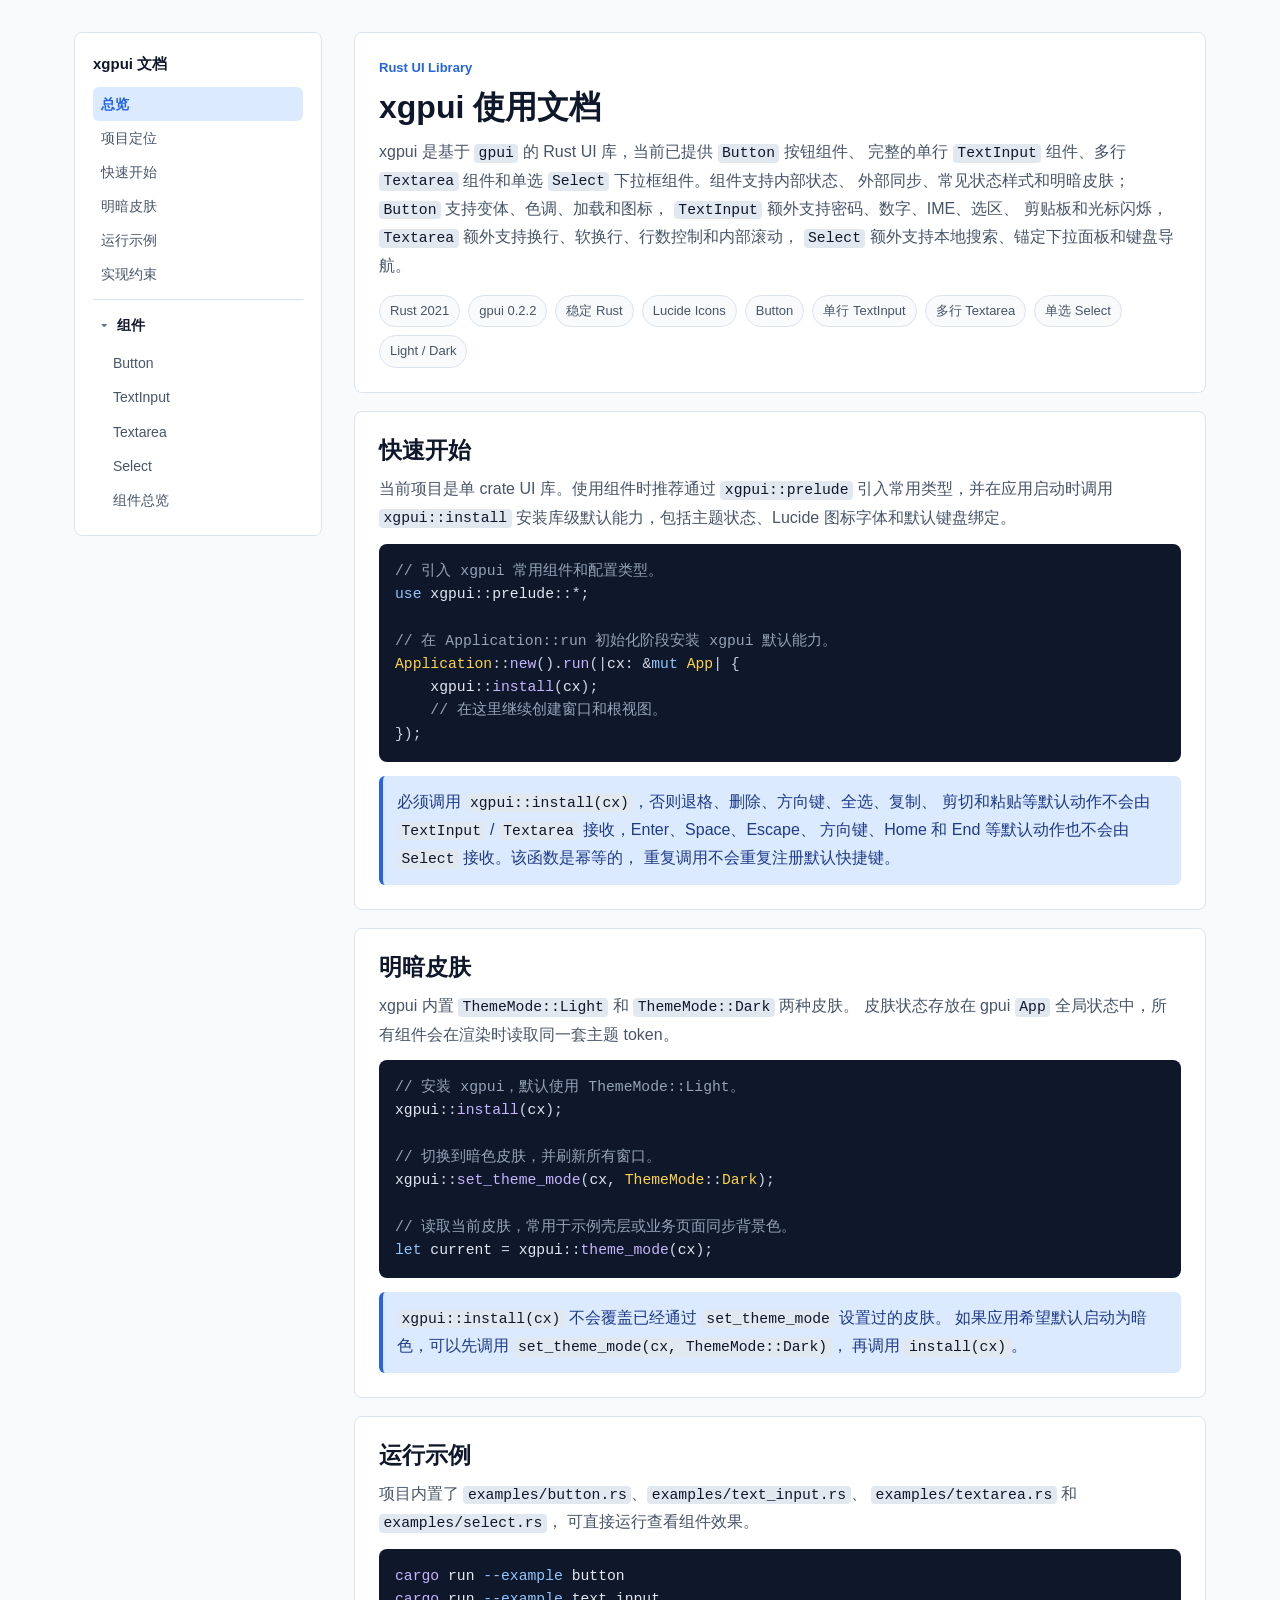
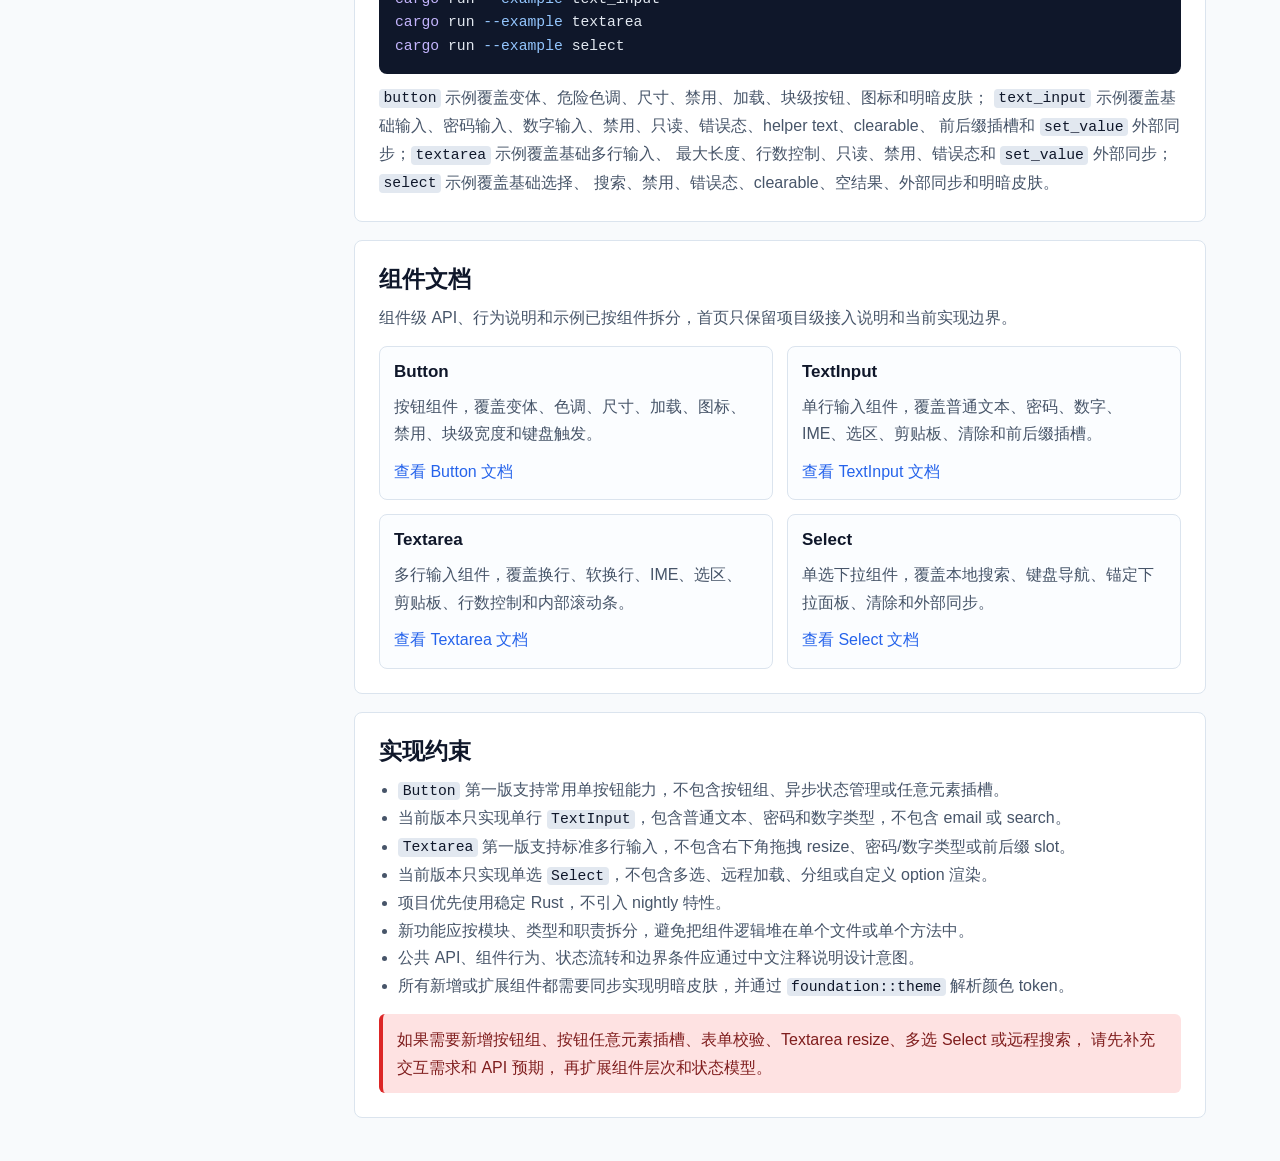
==== commit d7a1a7a3: "Add textarea component" ====
--- a/docs/index.html
+++ b/docs/index.html
@@ -29,6 +29,7 @@
           <div class="nav-tree">
             <a href="button.html">Button</a>
             <a href="text_input.html">TextInput</a>
+            <a href="textarea.html">Textarea</a>
             <a href="select.html">Select</a>
             <a href="#components">组件总览</a>
           </div>
@@ -42,10 +43,11 @@
           <h1>xgpui 使用文档</h1>
           <p>
             xgpui 是基于 <code>gpui</code> 的 Rust UI 库，当前已提供 <code>Button</code> 按钮组件、
-            完整的单行 <code>TextInput</code> 组件和单选 <code>Select</code> 下拉框组件。组件支持内部状态、
+            完整的单行 <code>TextInput</code> 组件、多行 <code>Textarea</code> 组件和单选 <code>Select</code> 下拉框组件。组件支持内部状态、
             外部同步、常见状态样式和明暗皮肤；<code>Button</code> 支持变体、色调、加载和图标，
             <code>TextInput</code> 额外支持密码、数字、IME、选区、
-            剪贴板和光标闪烁，<code>Select</code> 额外支持本地搜索、锚定下拉面板和键盘导航。
+            剪贴板和光标闪烁，<code>Textarea</code> 额外支持换行、软换行、行数控制和内部滚动，
+            <code>Select</code> 额外支持本地搜索、锚定下拉面板和键盘导航。
           </p>
           <div class="meta">
             <span class="pill">Rust 2021</span>
@@ -54,6 +56,7 @@
             <span class="pill">Lucide Icons</span>
             <span class="pill">Button</span>
             <span class="pill">单行 TextInput</span>
+            <span class="pill">多行 Textarea</span>
             <span class="pill">单选 Select</span>
             <span class="pill">Light / Dark</span>
           </div>
@@ -79,7 +82,7 @@
           </div>
           <p class="note">
             必须调用 <code>xgpui::install(cx)</code>，否则退格、删除、方向键、全选、复制、
-            剪切和粘贴等默认动作不会由 <code>TextInput</code> 接收，Enter、Space、Escape、
+            剪切和粘贴等默认动作不会由 <code>TextInput</code> / <code>Textarea</code> 接收，Enter、Space、Escape、
             方向键、Home 和 End 等默认动作也不会由 <code>Select</code> 接收。该函数是幂等的，
             重复调用不会重复注册默认快捷键。
           </p>
@@ -113,19 +116,22 @@
         <section class="section" id="run-example">
           <h2>运行示例</h2>
           <p>
-            项目内置了 <code>examples/button.rs</code>、<code>examples/text_input.rs</code> 和
+            项目内置了 <code>examples/button.rs</code>、<code>examples/text_input.rs</code>、
+            <code>examples/textarea.rs</code> 和
             <code>examples/select.rs</code>，
             可直接运行查看组件效果。
           </p>
           <div class="code-block">
             <pre><code class="language-bash">cargo run --example button
 cargo run --example text_input
+cargo run --example textarea
 cargo run --example select</code></pre>
           </div>
           <p>
             <code>button</code> 示例覆盖变体、危险色调、尺寸、禁用、加载、块级按钮、图标和明暗皮肤；
             <code>text_input</code> 示例覆盖基础输入、密码输入、数字输入、禁用、只读、错误态、helper text、clearable、
-            前后缀插槽和 <code>set_value</code> 外部同步；<code>select</code> 示例覆盖基础选择、
+            前后缀插槽和 <code>set_value</code> 外部同步；<code>textarea</code> 示例覆盖基础多行输入、
+            最大长度、行数控制、只读、禁用、错误态和 <code>set_value</code> 外部同步；<code>select</code> 示例覆盖基础选择、
             搜索、禁用、错误态、clearable、空结果、外部同步和明暗皮肤。
           </p>
         </section>
@@ -146,6 +152,11 @@
               <p><a href="text_input.html">查看 TextInput 文档</a></p>
             </div>
             <div class="mini-card">
+              <h3>Textarea</h3>
+            <p>多行输入组件，覆盖换行、软换行、IME、选区、剪贴板、行数控制和内部滚动条。</p>
+              <p><a href="textarea.html">查看 Textarea 文档</a></p>
+            </div>
+            <div class="mini-card">
               <h3>Select</h3>
               <p>单选下拉组件，覆盖本地搜索、键盘导航、锚定下拉面板、清除和外部同步。</p>
               <p><a href="select.html">查看 Select 文档</a></p>
@@ -158,15 +169,16 @@
           <h2>实现约束</h2>
           <ul>
             <li><code>Button</code> 第一版支持常用单按钮能力，不包含按钮组、异步状态管理或任意元素插槽。</li>
-            <li>当前版本只实现单行 <code>TextInput</code>，包含普通文本、密码和数字类型，不包含 email、search 或 textarea。</li>
-            <li>当前版本只实现单选 <code>Select</code>，不包含多选、远程加载、分组、虚拟列表或自定义 option 渲染。</li>
+            <li>当前版本只实现单行 <code>TextInput</code>，包含普通文本、密码和数字类型，不包含 email 或 search。</li>
+            <li><code>Textarea</code> 第一版支持标准多行输入，不包含右下角拖拽 resize、密码/数字类型或前后缀 slot。</li>
+            <li>当前版本只实现单选 <code>Select</code>，不包含多选、远程加载、分组或自定义 option 渲染。</li>
             <li>项目优先使用稳定 Rust，不引入 nightly 特性。</li>
             <li>新功能应按模块、类型和职责拆分，避免把组件逻辑堆在单个文件或单个方法中。</li>
             <li>公共 API、组件行为、状态流转和边界条件应通过中文注释说明设计意图。</li>
             <li>所有新增或扩展组件都需要同步实现明暗皮肤，并通过 <code>foundation::theme</code> 解析颜色 token。</li>
           </ul>
           <p class="note warning">
-            如果需要新增按钮组、按钮任意元素插槽、表单校验、多行文本、多选 Select 或远程搜索，
+            如果需要新增按钮组、按钮任意元素插槽、表单校验、Textarea resize、多选 Select 或远程搜索，
             请先补充交互需求和 API 预期，
             再扩展组件层次和状态模型。
           </p>
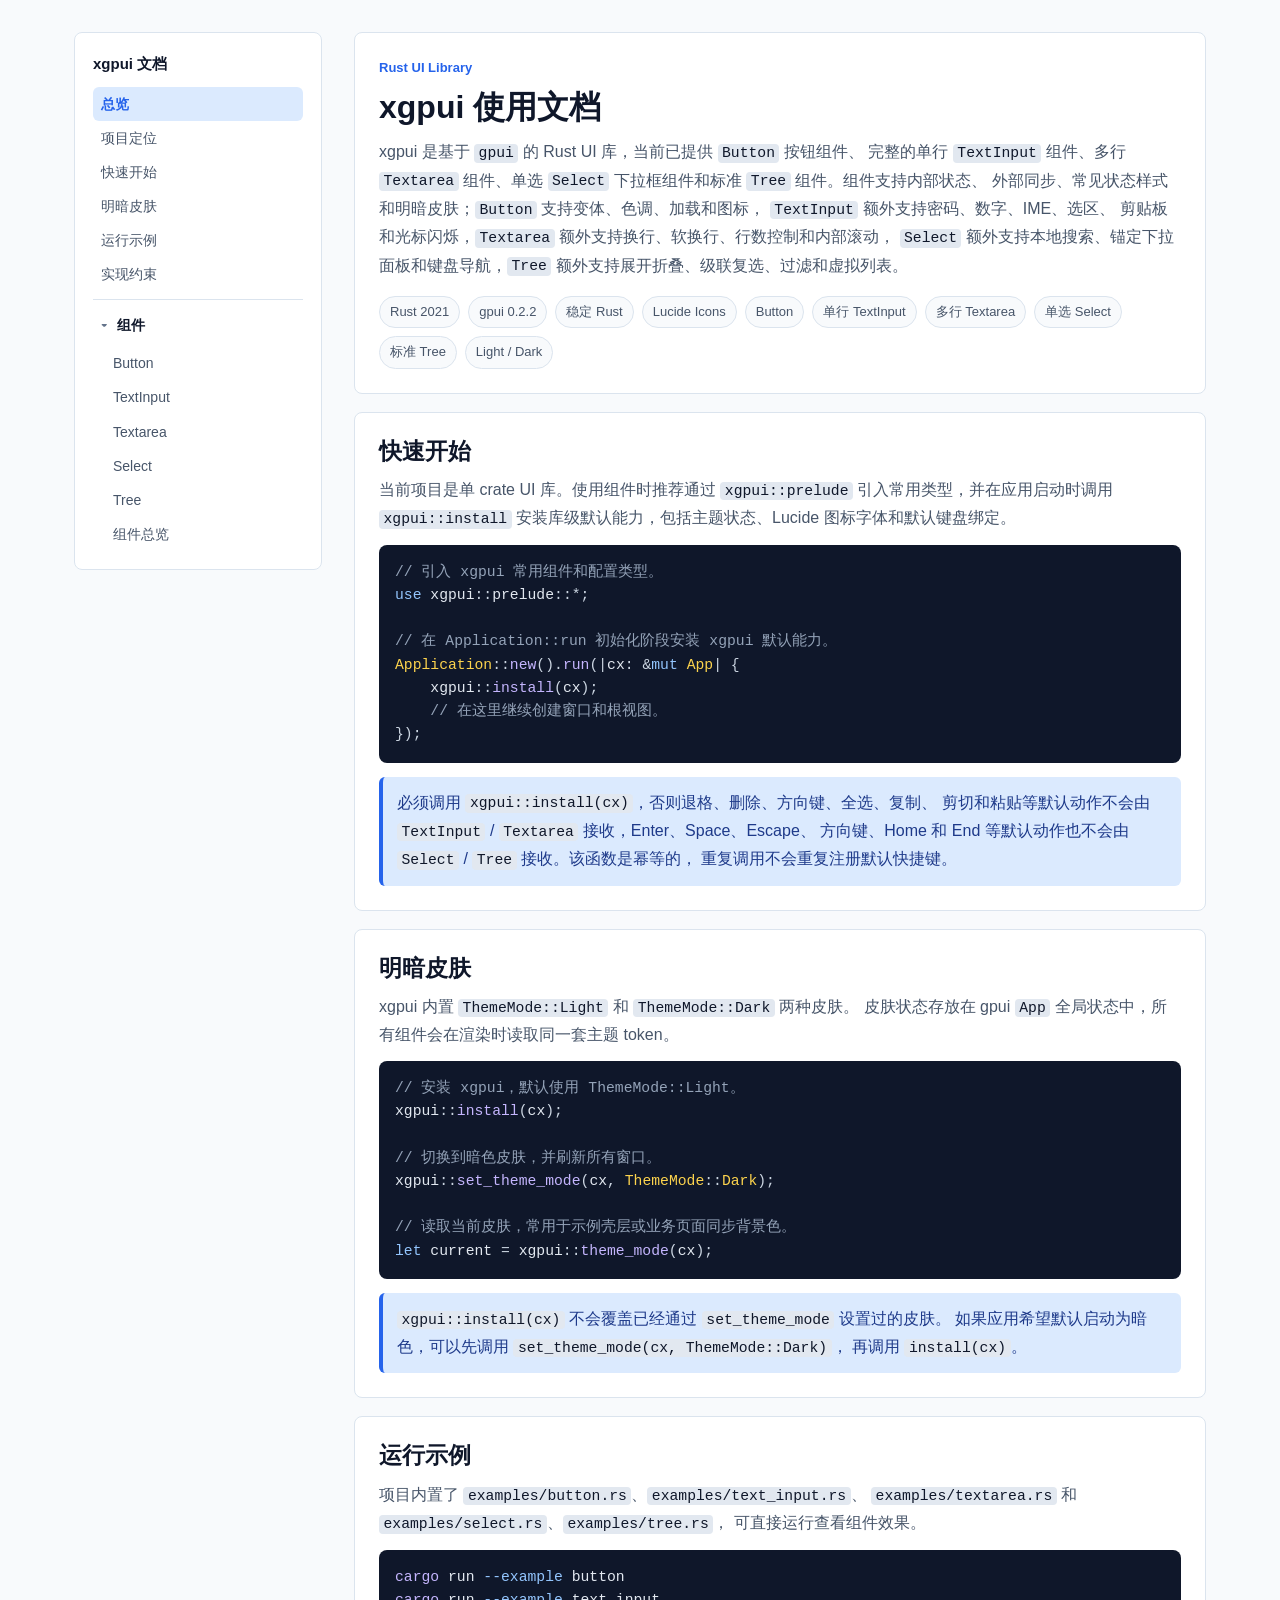
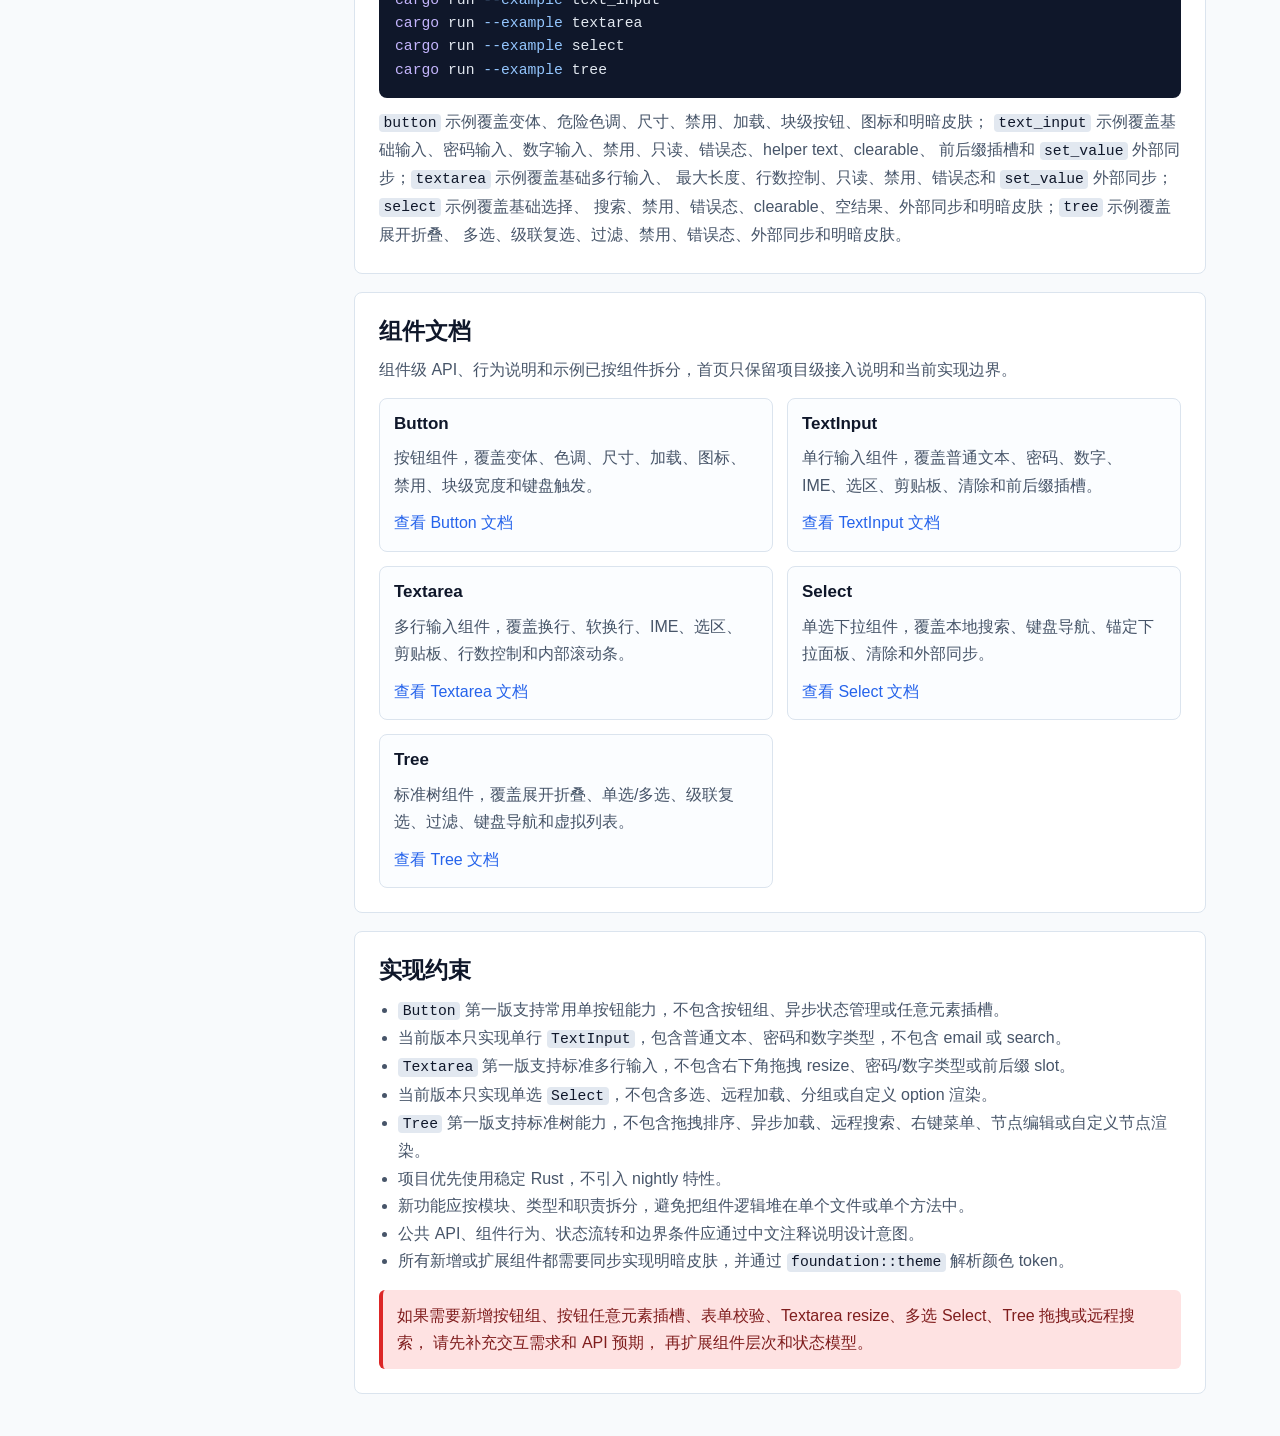
==== commit 16da821d: "Add tree component" ====
--- a/docs/index.html
+++ b/docs/index.html
@@ -31,6 +31,7 @@
             <a href="text_input.html">TextInput</a>
             <a href="textarea.html">Textarea</a>
             <a href="select.html">Select</a>
+            <a href="tree.html">Tree</a>
             <a href="#components">组件总览</a>
           </div>
         </details>
@@ -43,11 +44,11 @@
           <h1>xgpui 使用文档</h1>
           <p>
             xgpui 是基于 <code>gpui</code> 的 Rust UI 库，当前已提供 <code>Button</code> 按钮组件、
-            完整的单行 <code>TextInput</code> 组件、多行 <code>Textarea</code> 组件和单选 <code>Select</code> 下拉框组件。组件支持内部状态、
+            完整的单行 <code>TextInput</code> 组件、多行 <code>Textarea</code> 组件、单选 <code>Select</code> 下拉框组件和标准 <code>Tree</code> 组件。组件支持内部状态、
             外部同步、常见状态样式和明暗皮肤；<code>Button</code> 支持变体、色调、加载和图标，
             <code>TextInput</code> 额外支持密码、数字、IME、选区、
             剪贴板和光标闪烁，<code>Textarea</code> 额外支持换行、软换行、行数控制和内部滚动，
-            <code>Select</code> 额外支持本地搜索、锚定下拉面板和键盘导航。
+            <code>Select</code> 额外支持本地搜索、锚定下拉面板和键盘导航，<code>Tree</code> 额外支持展开折叠、级联复选、过滤和虚拟列表。
           </p>
           <div class="meta">
             <span class="pill">Rust 2021</span>
@@ -58,6 +59,7 @@
             <span class="pill">单行 TextInput</span>
             <span class="pill">多行 Textarea</span>
             <span class="pill">单选 Select</span>
+            <span class="pill">标准 Tree</span>
             <span class="pill">Light / Dark</span>
           </div>
         </header>
@@ -83,7 +85,7 @@
           <p class="note">
             必须调用 <code>xgpui::install(cx)</code>，否则退格、删除、方向键、全选、复制、
             剪切和粘贴等默认动作不会由 <code>TextInput</code> / <code>Textarea</code> 接收，Enter、Space、Escape、
-            方向键、Home 和 End 等默认动作也不会由 <code>Select</code> 接收。该函数是幂等的，
+            方向键、Home 和 End 等默认动作也不会由 <code>Select</code> / <code>Tree</code> 接收。该函数是幂等的，
             重复调用不会重复注册默认快捷键。
           </p>
         </section>
@@ -118,21 +120,23 @@
           <p>
             项目内置了 <code>examples/button.rs</code>、<code>examples/text_input.rs</code>、
             <code>examples/textarea.rs</code> 和
-            <code>examples/select.rs</code>，
+            <code>examples/select.rs</code>、<code>examples/tree.rs</code>，
             可直接运行查看组件效果。
           </p>
           <div class="code-block">
             <pre><code class="language-bash">cargo run --example button
 cargo run --example text_input
 cargo run --example textarea
-cargo run --example select</code></pre>
+cargo run --example select
+cargo run --example tree</code></pre>
           </div>
           <p>
             <code>button</code> 示例覆盖变体、危险色调、尺寸、禁用、加载、块级按钮、图标和明暗皮肤；
             <code>text_input</code> 示例覆盖基础输入、密码输入、数字输入、禁用、只读、错误态、helper text、clearable、
             前后缀插槽和 <code>set_value</code> 外部同步；<code>textarea</code> 示例覆盖基础多行输入、
             最大长度、行数控制、只读、禁用、错误态和 <code>set_value</code> 外部同步；<code>select</code> 示例覆盖基础选择、
-            搜索、禁用、错误态、clearable、空结果、外部同步和明暗皮肤。
+            搜索、禁用、错误态、clearable、空结果、外部同步和明暗皮肤；<code>tree</code> 示例覆盖展开折叠、
+            多选、级联复选、过滤、禁用、错误态、外部同步和明暗皮肤。
           </p>
         </section>
 
@@ -160,6 +164,11 @@
               <h3>Select</h3>
               <p>单选下拉组件，覆盖本地搜索、键盘导航、锚定下拉面板、清除和外部同步。</p>
               <p><a href="select.html">查看 Select 文档</a></p>
+            </div>
+            <div class="mini-card">
+              <h3>Tree</h3>
+              <p>标准树组件，覆盖展开折叠、单选/多选、级联复选、过滤、键盘导航和虚拟列表。</p>
+              <p><a href="tree.html">查看 Tree 文档</a></p>
             </div>
           </div>
         </section>
@@ -172,13 +181,14 @@
             <li>当前版本只实现单行 <code>TextInput</code>，包含普通文本、密码和数字类型，不包含 email 或 search。</li>
             <li><code>Textarea</code> 第一版支持标准多行输入，不包含右下角拖拽 resize、密码/数字类型或前后缀 slot。</li>
             <li>当前版本只实现单选 <code>Select</code>，不包含多选、远程加载、分组或自定义 option 渲染。</li>
+            <li><code>Tree</code> 第一版支持标准树能力，不包含拖拽排序、异步加载、远程搜索、右键菜单、节点编辑或自定义节点渲染。</li>
             <li>项目优先使用稳定 Rust，不引入 nightly 特性。</li>
             <li>新功能应按模块、类型和职责拆分，避免把组件逻辑堆在单个文件或单个方法中。</li>
             <li>公共 API、组件行为、状态流转和边界条件应通过中文注释说明设计意图。</li>
             <li>所有新增或扩展组件都需要同步实现明暗皮肤，并通过 <code>foundation::theme</code> 解析颜色 token。</li>
           </ul>
           <p class="note warning">
-            如果需要新增按钮组、按钮任意元素插槽、表单校验、Textarea resize、多选 Select 或远程搜索，
+            如果需要新增按钮组、按钮任意元素插槽、表单校验、Textarea resize、多选 Select、Tree 拖拽或远程搜索，
             请先补充交互需求和 API 预期，
             再扩展组件层次和状态模型。
           </p>
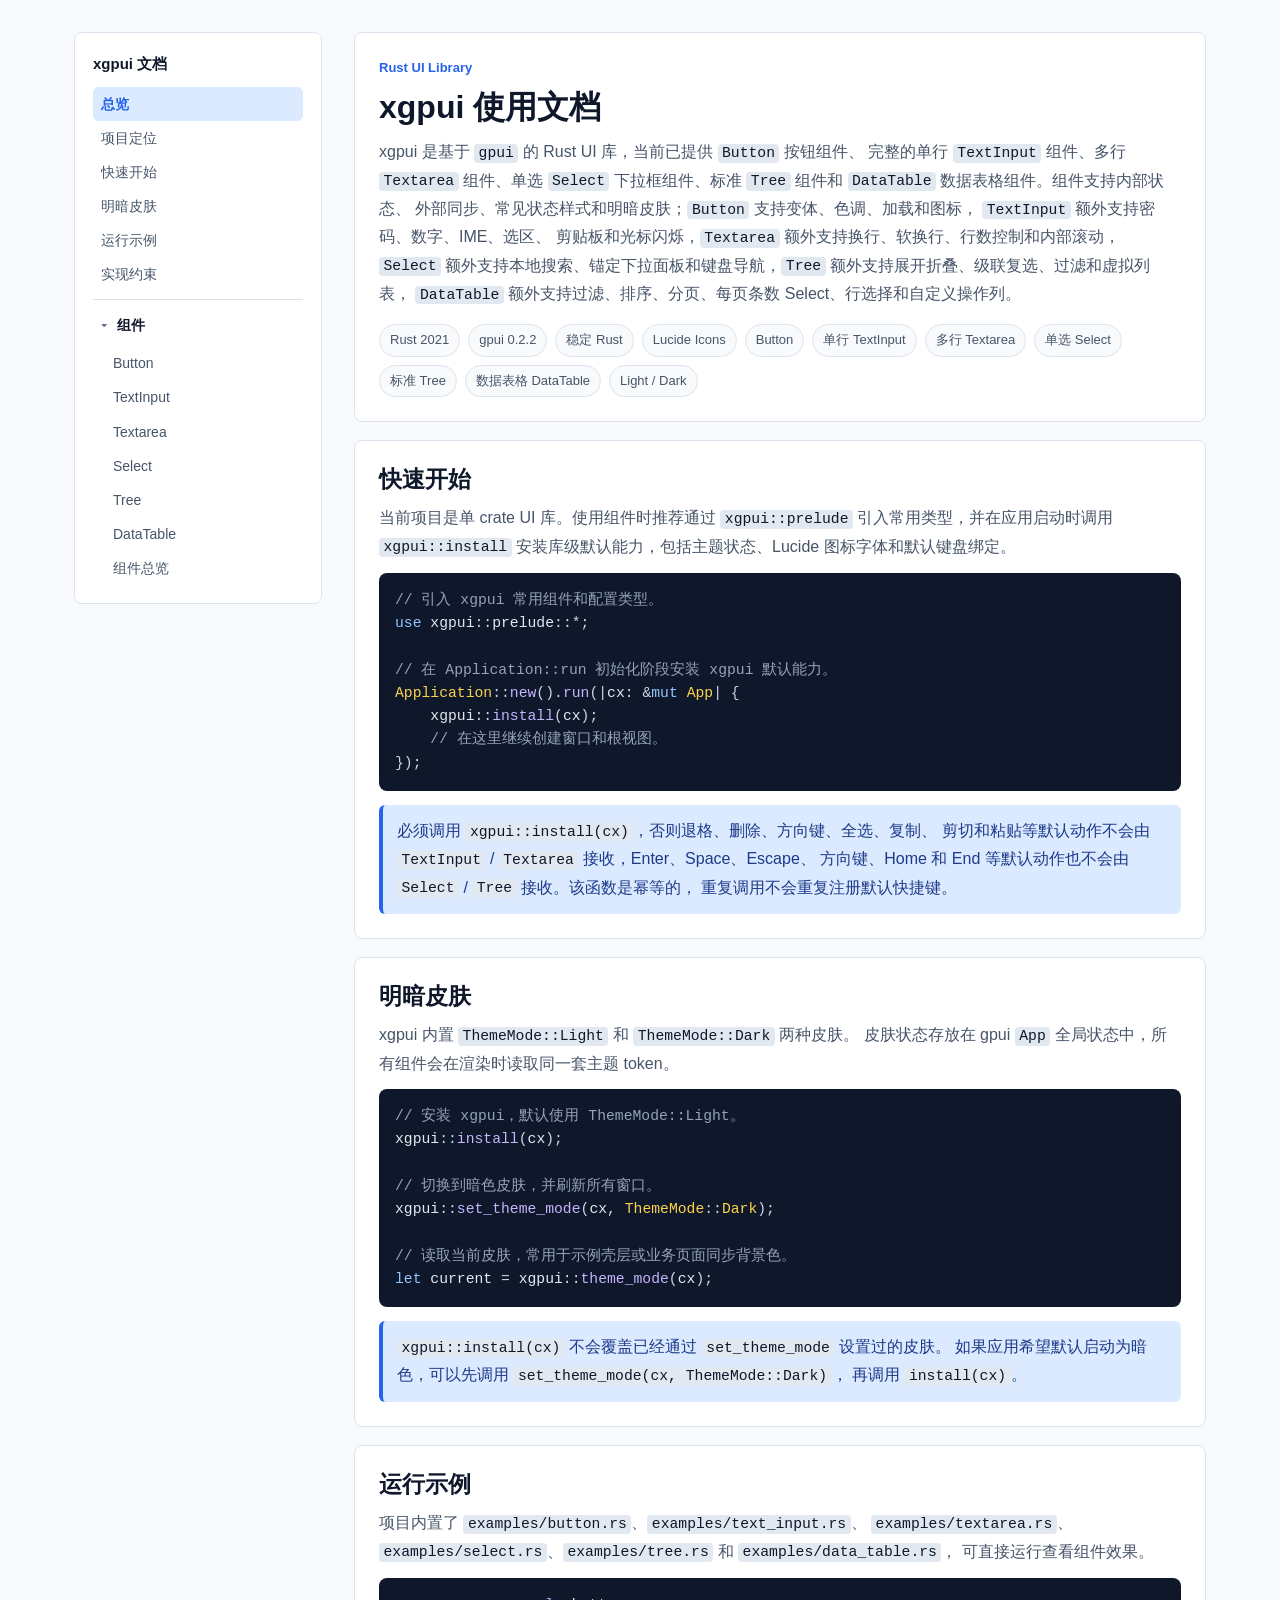
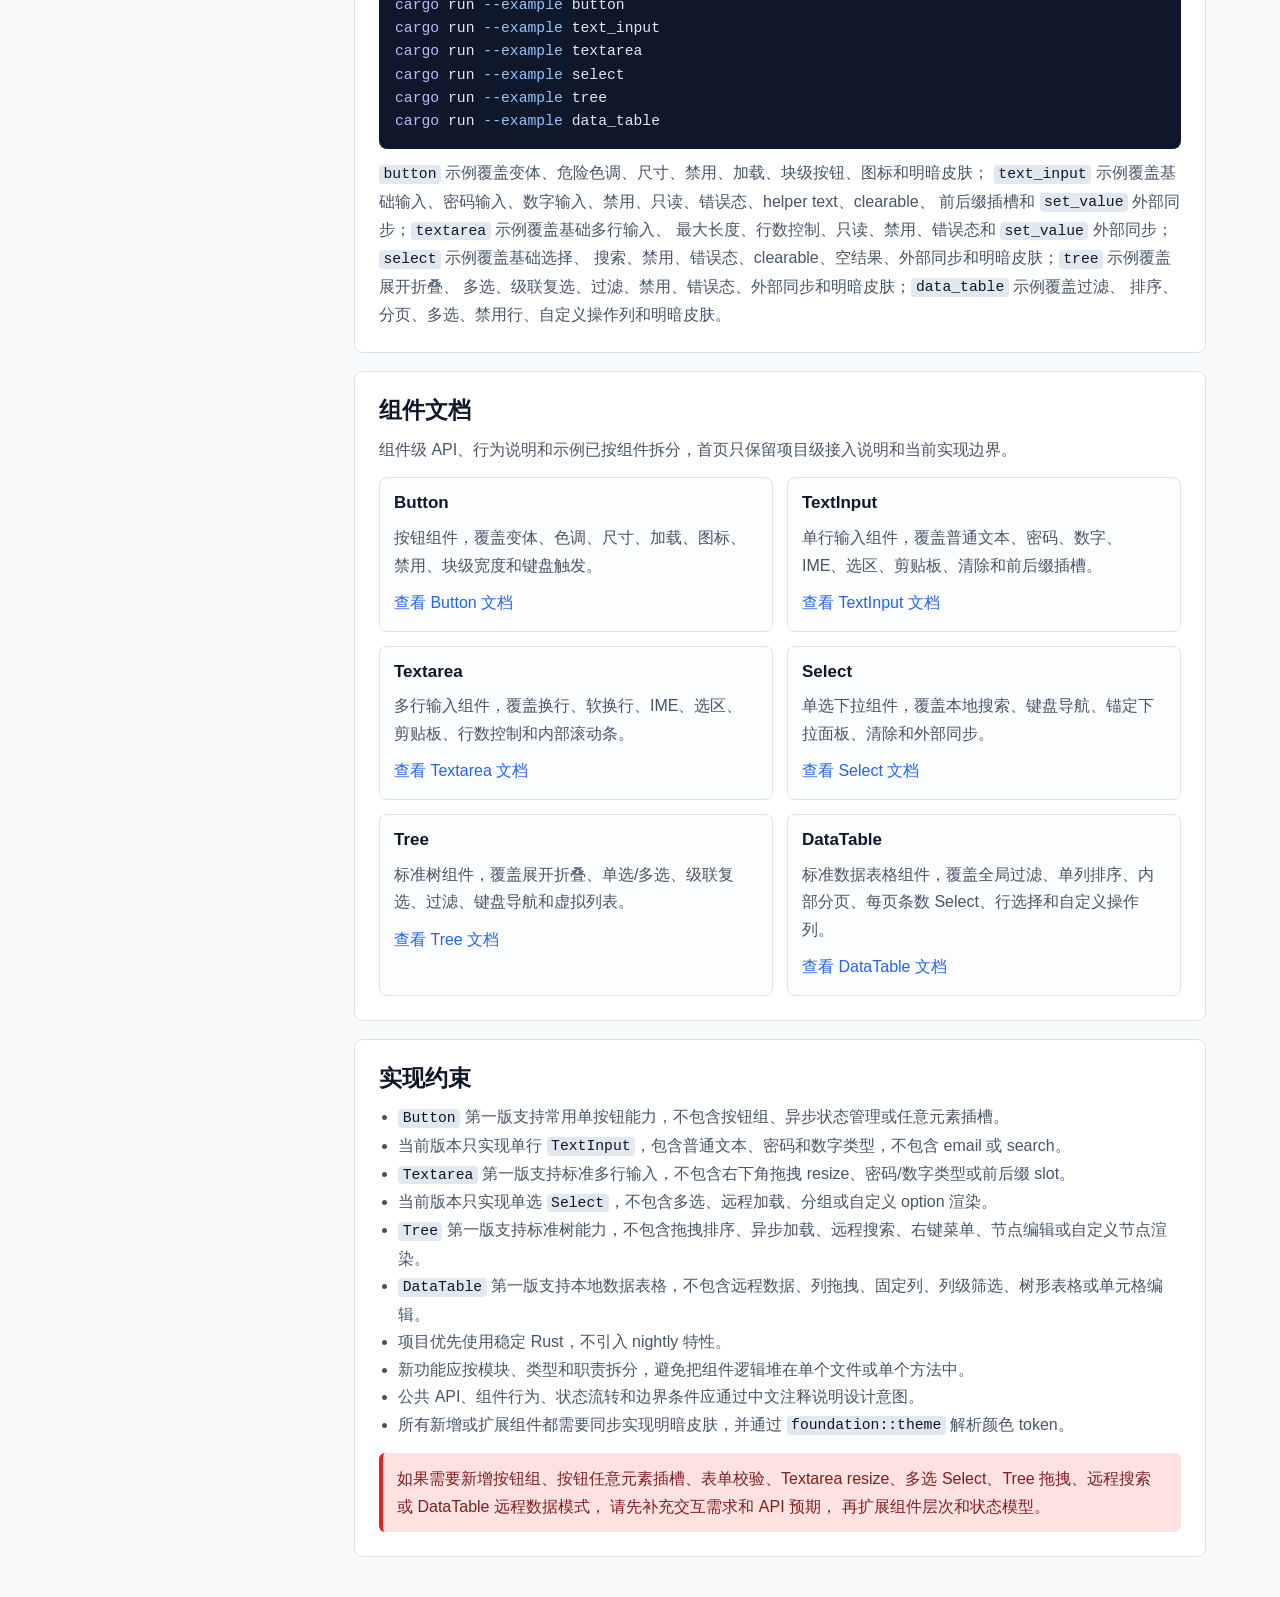
==== commit 3352483a: "feat: add data table component" ====
--- a/docs/index.html
+++ b/docs/index.html
@@ -32,6 +32,7 @@
             <a href="textarea.html">Textarea</a>
             <a href="select.html">Select</a>
             <a href="tree.html">Tree</a>
+            <a href="data_table.html">DataTable</a>
             <a href="#components">组件总览</a>
           </div>
         </details>
@@ -44,11 +45,12 @@
           <h1>xgpui 使用文档</h1>
           <p>
             xgpui 是基于 <code>gpui</code> 的 Rust UI 库，当前已提供 <code>Button</code> 按钮组件、
-            完整的单行 <code>TextInput</code> 组件、多行 <code>Textarea</code> 组件、单选 <code>Select</code> 下拉框组件和标准 <code>Tree</code> 组件。组件支持内部状态、
+            完整的单行 <code>TextInput</code> 组件、多行 <code>Textarea</code> 组件、单选 <code>Select</code> 下拉框组件、标准 <code>Tree</code> 组件和 <code>DataTable</code> 数据表格组件。组件支持内部状态、
             外部同步、常见状态样式和明暗皮肤；<code>Button</code> 支持变体、色调、加载和图标，
             <code>TextInput</code> 额外支持密码、数字、IME、选区、
             剪贴板和光标闪烁，<code>Textarea</code> 额外支持换行、软换行、行数控制和内部滚动，
-            <code>Select</code> 额外支持本地搜索、锚定下拉面板和键盘导航，<code>Tree</code> 额外支持展开折叠、级联复选、过滤和虚拟列表。
+            <code>Select</code> 额外支持本地搜索、锚定下拉面板和键盘导航，<code>Tree</code> 额外支持展开折叠、级联复选、过滤和虚拟列表，
+            <code>DataTable</code> 额外支持过滤、排序、分页、每页条数 Select、行选择和自定义操作列。
           </p>
           <div class="meta">
             <span class="pill">Rust 2021</span>
@@ -60,6 +62,7 @@
             <span class="pill">多行 Textarea</span>
             <span class="pill">单选 Select</span>
             <span class="pill">标准 Tree</span>
+            <span class="pill">数据表格 DataTable</span>
             <span class="pill">Light / Dark</span>
           </div>
         </header>
@@ -119,8 +122,8 @@
           <h2>运行示例</h2>
           <p>
             项目内置了 <code>examples/button.rs</code>、<code>examples/text_input.rs</code>、
-            <code>examples/textarea.rs</code> 和
-            <code>examples/select.rs</code>、<code>examples/tree.rs</code>，
+            <code>examples/textarea.rs</code>、
+            <code>examples/select.rs</code>、<code>examples/tree.rs</code> 和 <code>examples/data_table.rs</code>，
             可直接运行查看组件效果。
           </p>
           <div class="code-block">
@@ -128,7 +131,8 @@
 cargo run --example text_input
 cargo run --example textarea
 cargo run --example select
-cargo run --example tree</code></pre>
+cargo run --example tree
+cargo run --example data_table</code></pre>
           </div>
           <p>
             <code>button</code> 示例覆盖变体、危险色调、尺寸、禁用、加载、块级按钮、图标和明暗皮肤；
@@ -136,7 +140,8 @@
             前后缀插槽和 <code>set_value</code> 外部同步；<code>textarea</code> 示例覆盖基础多行输入、
             最大长度、行数控制、只读、禁用、错误态和 <code>set_value</code> 外部同步；<code>select</code> 示例覆盖基础选择、
             搜索、禁用、错误态、clearable、空结果、外部同步和明暗皮肤；<code>tree</code> 示例覆盖展开折叠、
-            多选、级联复选、过滤、禁用、错误态、外部同步和明暗皮肤。
+            多选、级联复选、过滤、禁用、错误态、外部同步和明暗皮肤；<code>data_table</code> 示例覆盖过滤、
+            排序、分页、多选、禁用行、自定义操作列和明暗皮肤。
           </p>
         </section>
 
@@ -169,6 +174,11 @@
               <h3>Tree</h3>
               <p>标准树组件，覆盖展开折叠、单选/多选、级联复选、过滤、键盘导航和虚拟列表。</p>
               <p><a href="tree.html">查看 Tree 文档</a></p>
+            </div>
+            <div class="mini-card">
+              <h3>DataTable</h3>
+              <p>标准数据表格组件，覆盖全局过滤、单列排序、内部分页、每页条数 Select、行选择和自定义操作列。</p>
+              <p><a href="data_table.html">查看 DataTable 文档</a></p>
             </div>
           </div>
         </section>
@@ -182,13 +192,14 @@
             <li><code>Textarea</code> 第一版支持标准多行输入，不包含右下角拖拽 resize、密码/数字类型或前后缀 slot。</li>
             <li>当前版本只实现单选 <code>Select</code>，不包含多选、远程加载、分组或自定义 option 渲染。</li>
             <li><code>Tree</code> 第一版支持标准树能力，不包含拖拽排序、异步加载、远程搜索、右键菜单、节点编辑或自定义节点渲染。</li>
+            <li><code>DataTable</code> 第一版支持本地数据表格，不包含远程数据、列拖拽、固定列、列级筛选、树形表格或单元格编辑。</li>
             <li>项目优先使用稳定 Rust，不引入 nightly 特性。</li>
             <li>新功能应按模块、类型和职责拆分，避免把组件逻辑堆在单个文件或单个方法中。</li>
             <li>公共 API、组件行为、状态流转和边界条件应通过中文注释说明设计意图。</li>
             <li>所有新增或扩展组件都需要同步实现明暗皮肤，并通过 <code>foundation::theme</code> 解析颜色 token。</li>
           </ul>
           <p class="note warning">
-            如果需要新增按钮组、按钮任意元素插槽、表单校验、Textarea resize、多选 Select、Tree 拖拽或远程搜索，
+            如果需要新增按钮组、按钮任意元素插槽、表单校验、Textarea resize、多选 Select、Tree 拖拽、远程搜索或 DataTable 远程数据模式，
             请先补充交互需求和 API 预期，
             再扩展组件层次和状态模型。
           </p>
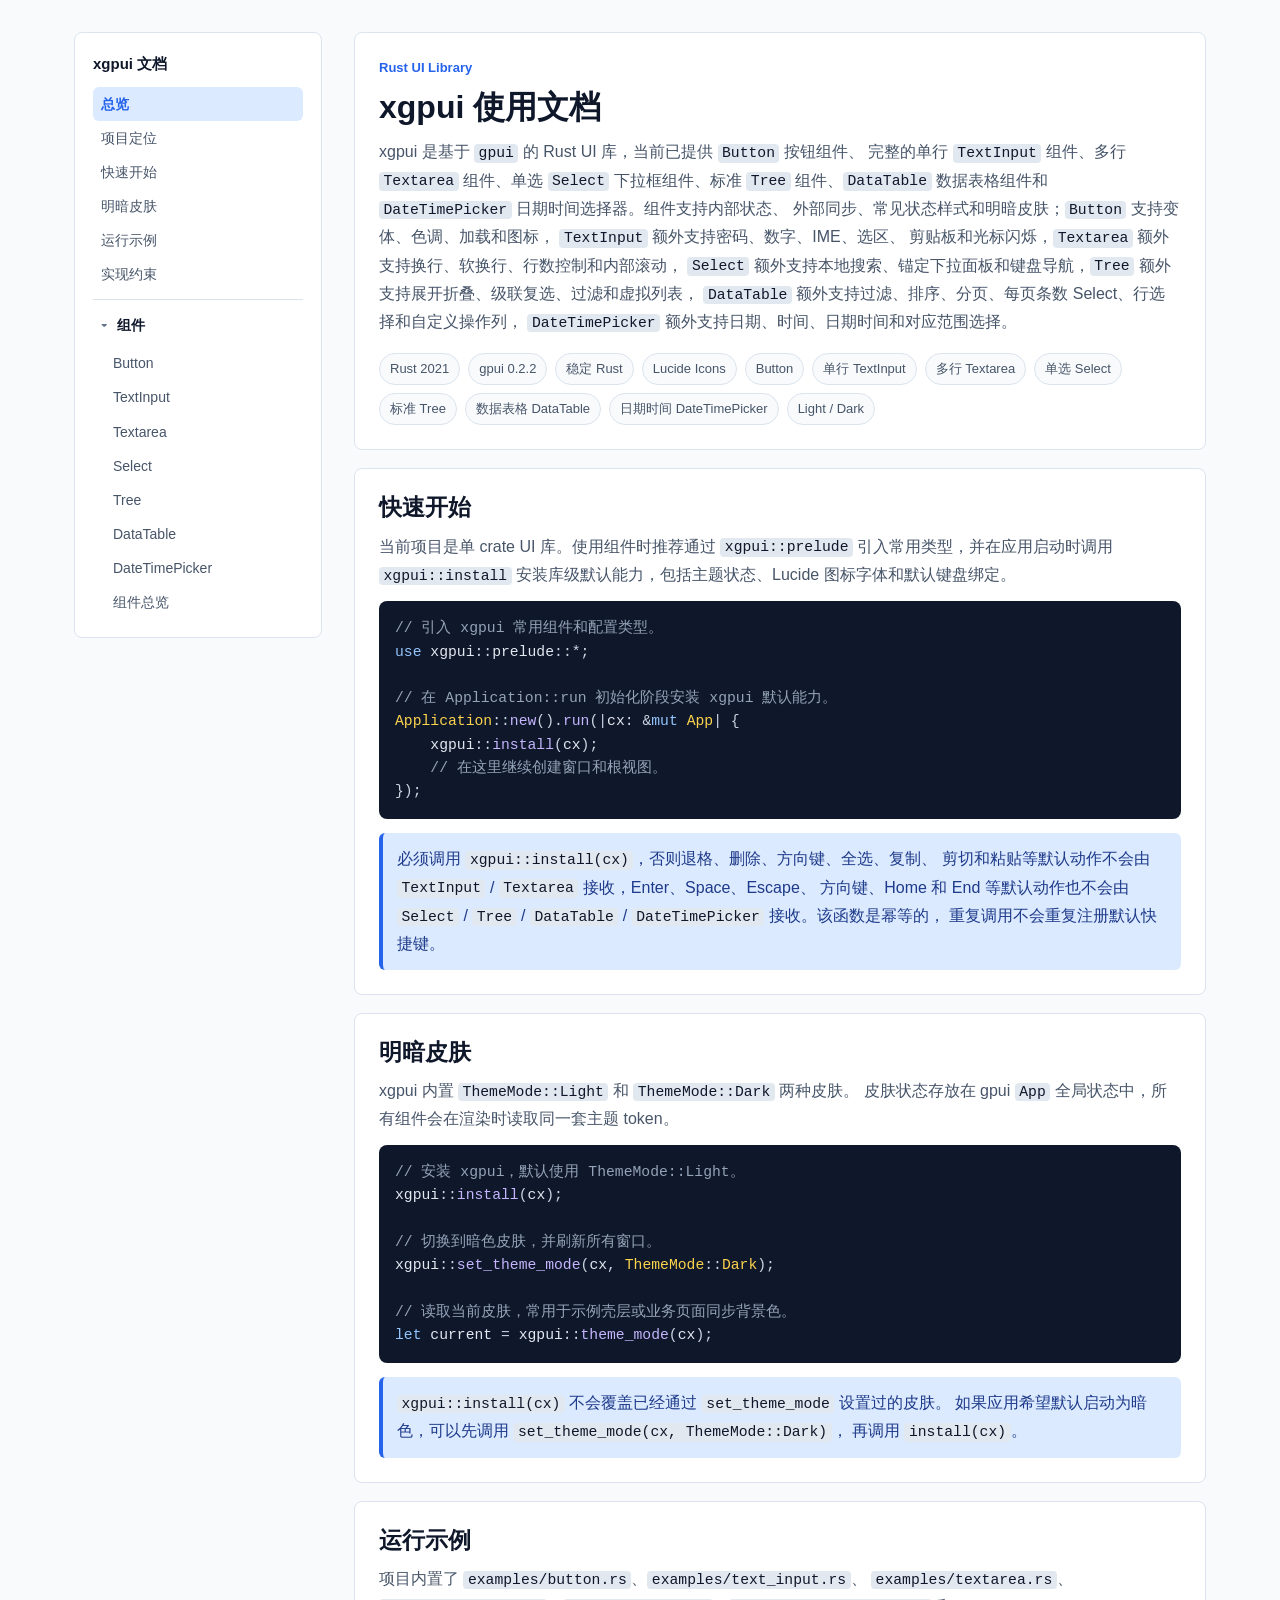
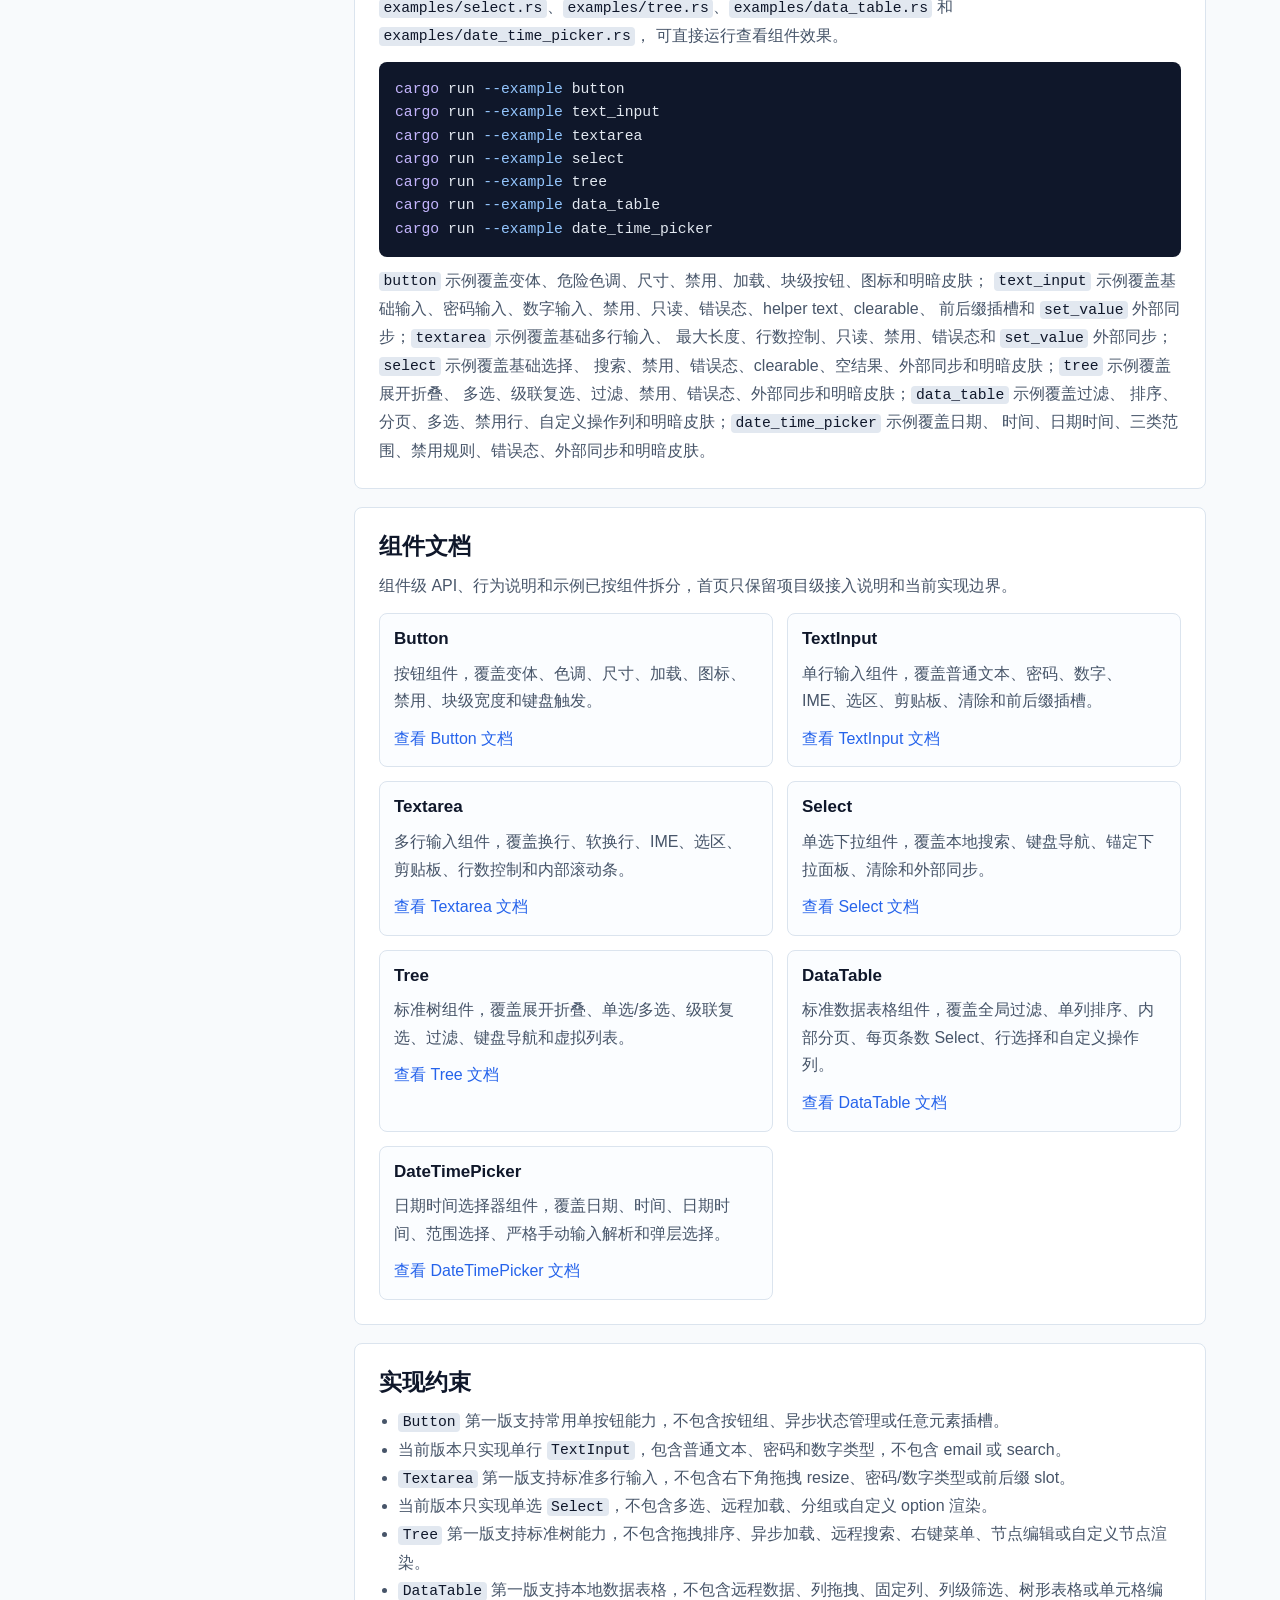
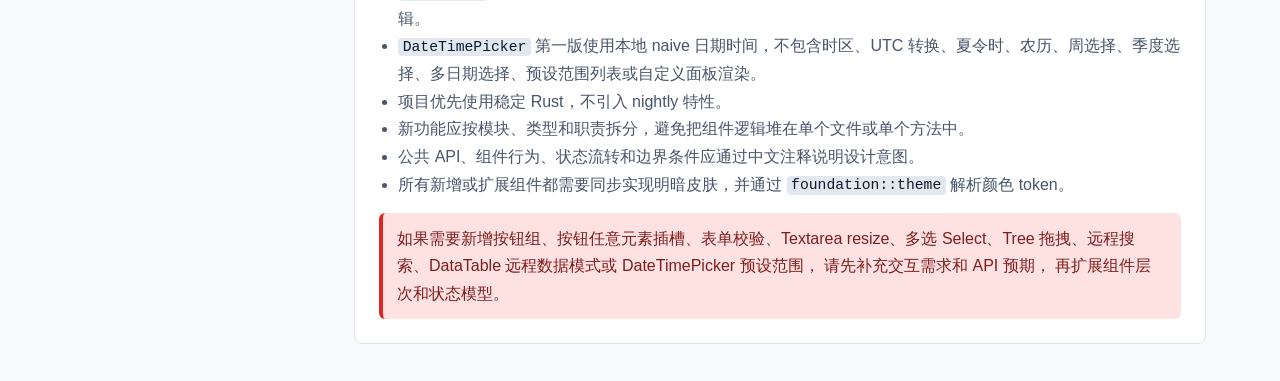
==== commit ad306f5d: "Add date time picker component" ====
--- a/docs/index.html
+++ b/docs/index.html
@@ -33,6 +33,7 @@
             <a href="select.html">Select</a>
             <a href="tree.html">Tree</a>
             <a href="data_table.html">DataTable</a>
+            <a href="date_time_picker.html">DateTimePicker</a>
             <a href="#components">组件总览</a>
           </div>
         </details>
@@ -45,12 +46,13 @@
           <h1>xgpui 使用文档</h1>
           <p>
             xgpui 是基于 <code>gpui</code> 的 Rust UI 库，当前已提供 <code>Button</code> 按钮组件、
-            完整的单行 <code>TextInput</code> 组件、多行 <code>Textarea</code> 组件、单选 <code>Select</code> 下拉框组件、标准 <code>Tree</code> 组件和 <code>DataTable</code> 数据表格组件。组件支持内部状态、
+            完整的单行 <code>TextInput</code> 组件、多行 <code>Textarea</code> 组件、单选 <code>Select</code> 下拉框组件、标准 <code>Tree</code> 组件、<code>DataTable</code> 数据表格组件和 <code>DateTimePicker</code> 日期时间选择器。组件支持内部状态、
             外部同步、常见状态样式和明暗皮肤；<code>Button</code> 支持变体、色调、加载和图标，
             <code>TextInput</code> 额外支持密码、数字、IME、选区、
             剪贴板和光标闪烁，<code>Textarea</code> 额外支持换行、软换行、行数控制和内部滚动，
             <code>Select</code> 额外支持本地搜索、锚定下拉面板和键盘导航，<code>Tree</code> 额外支持展开折叠、级联复选、过滤和虚拟列表，
-            <code>DataTable</code> 额外支持过滤、排序、分页、每页条数 Select、行选择和自定义操作列。
+            <code>DataTable</code> 额外支持过滤、排序、分页、每页条数 Select、行选择和自定义操作列，
+            <code>DateTimePicker</code> 额外支持日期、时间、日期时间和对应范围选择。
           </p>
           <div class="meta">
             <span class="pill">Rust 2021</span>
@@ -63,6 +65,7 @@
             <span class="pill">单选 Select</span>
             <span class="pill">标准 Tree</span>
             <span class="pill">数据表格 DataTable</span>
+            <span class="pill">日期时间 DateTimePicker</span>
             <span class="pill">Light / Dark</span>
           </div>
         </header>
@@ -88,7 +91,8 @@
           <p class="note">
             必须调用 <code>xgpui::install(cx)</code>，否则退格、删除、方向键、全选、复制、
             剪切和粘贴等默认动作不会由 <code>TextInput</code> / <code>Textarea</code> 接收，Enter、Space、Escape、
-            方向键、Home 和 End 等默认动作也不会由 <code>Select</code> / <code>Tree</code> 接收。该函数是幂等的，
+            方向键、Home 和 End 等默认动作也不会由 <code>Select</code> / <code>Tree</code> / <code>DataTable</code> /
+            <code>DateTimePicker</code> 接收。该函数是幂等的，
             重复调用不会重复注册默认快捷键。
           </p>
         </section>
@@ -123,7 +127,8 @@
           <p>
             项目内置了 <code>examples/button.rs</code>、<code>examples/text_input.rs</code>、
             <code>examples/textarea.rs</code>、
-            <code>examples/select.rs</code>、<code>examples/tree.rs</code> 和 <code>examples/data_table.rs</code>，
+            <code>examples/select.rs</code>、<code>examples/tree.rs</code>、<code>examples/data_table.rs</code>
+            和 <code>examples/date_time_picker.rs</code>，
             可直接运行查看组件效果。
           </p>
           <div class="code-block">
@@ -132,7 +137,8 @@
 cargo run --example textarea
 cargo run --example select
 cargo run --example tree
-cargo run --example data_table</code></pre>
+cargo run --example data_table
+cargo run --example date_time_picker</code></pre>
           </div>
           <p>
             <code>button</code> 示例覆盖变体、危险色调、尺寸、禁用、加载、块级按钮、图标和明暗皮肤；
@@ -141,7 +147,8 @@
             最大长度、行数控制、只读、禁用、错误态和 <code>set_value</code> 外部同步；<code>select</code> 示例覆盖基础选择、
             搜索、禁用、错误态、clearable、空结果、外部同步和明暗皮肤；<code>tree</code> 示例覆盖展开折叠、
             多选、级联复选、过滤、禁用、错误态、外部同步和明暗皮肤；<code>data_table</code> 示例覆盖过滤、
-            排序、分页、多选、禁用行、自定义操作列和明暗皮肤。
+            排序、分页、多选、禁用行、自定义操作列和明暗皮肤；<code>date_time_picker</code> 示例覆盖日期、
+            时间、日期时间、三类范围、禁用规则、错误态、外部同步和明暗皮肤。
           </p>
         </section>
 
@@ -179,6 +186,11 @@
               <h3>DataTable</h3>
               <p>标准数据表格组件，覆盖全局过滤、单列排序、内部分页、每页条数 Select、行选择和自定义操作列。</p>
               <p><a href="data_table.html">查看 DataTable 文档</a></p>
+            </div>
+            <div class="mini-card">
+              <h3>DateTimePicker</h3>
+              <p>日期时间选择器组件，覆盖日期、时间、日期时间、范围选择、严格手动输入解析和弹层选择。</p>
+              <p><a href="date_time_picker.html">查看 DateTimePicker 文档</a></p>
             </div>
           </div>
         </section>
@@ -193,13 +205,14 @@
             <li>当前版本只实现单选 <code>Select</code>，不包含多选、远程加载、分组或自定义 option 渲染。</li>
             <li><code>Tree</code> 第一版支持标准树能力，不包含拖拽排序、异步加载、远程搜索、右键菜单、节点编辑或自定义节点渲染。</li>
             <li><code>DataTable</code> 第一版支持本地数据表格，不包含远程数据、列拖拽、固定列、列级筛选、树形表格或单元格编辑。</li>
+            <li><code>DateTimePicker</code> 第一版使用本地 naive 日期时间，不包含时区、UTC 转换、夏令时、农历、周选择、季度选择、多日期选择、预设范围列表或自定义面板渲染。</li>
             <li>项目优先使用稳定 Rust，不引入 nightly 特性。</li>
             <li>新功能应按模块、类型和职责拆分，避免把组件逻辑堆在单个文件或单个方法中。</li>
             <li>公共 API、组件行为、状态流转和边界条件应通过中文注释说明设计意图。</li>
             <li>所有新增或扩展组件都需要同步实现明暗皮肤，并通过 <code>foundation::theme</code> 解析颜色 token。</li>
           </ul>
           <p class="note warning">
-            如果需要新增按钮组、按钮任意元素插槽、表单校验、Textarea resize、多选 Select、Tree 拖拽、远程搜索或 DataTable 远程数据模式，
+            如果需要新增按钮组、按钮任意元素插槽、表单校验、Textarea resize、多选 Select、Tree 拖拽、远程搜索、DataTable 远程数据模式或 DateTimePicker 预设范围，
             请先补充交互需求和 API 预期，
             再扩展组件层次和状态模型。
           </p>
